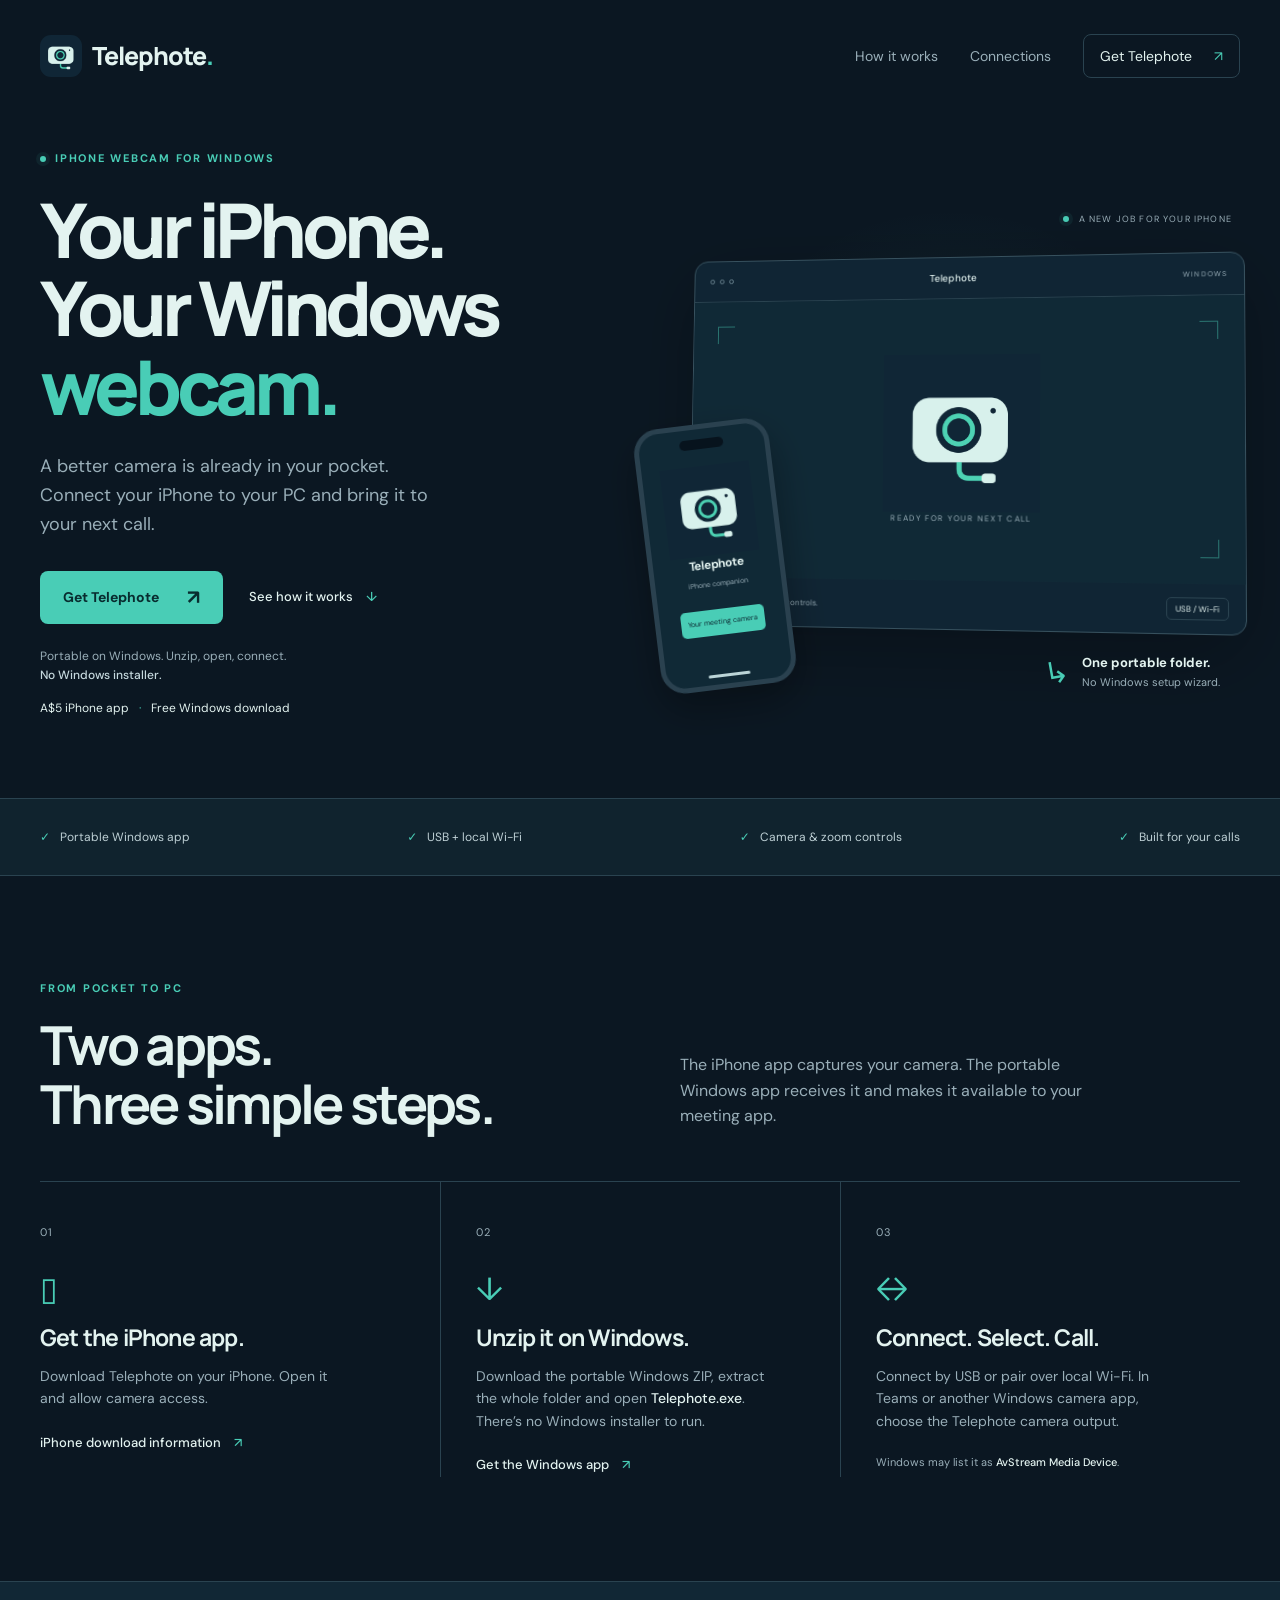
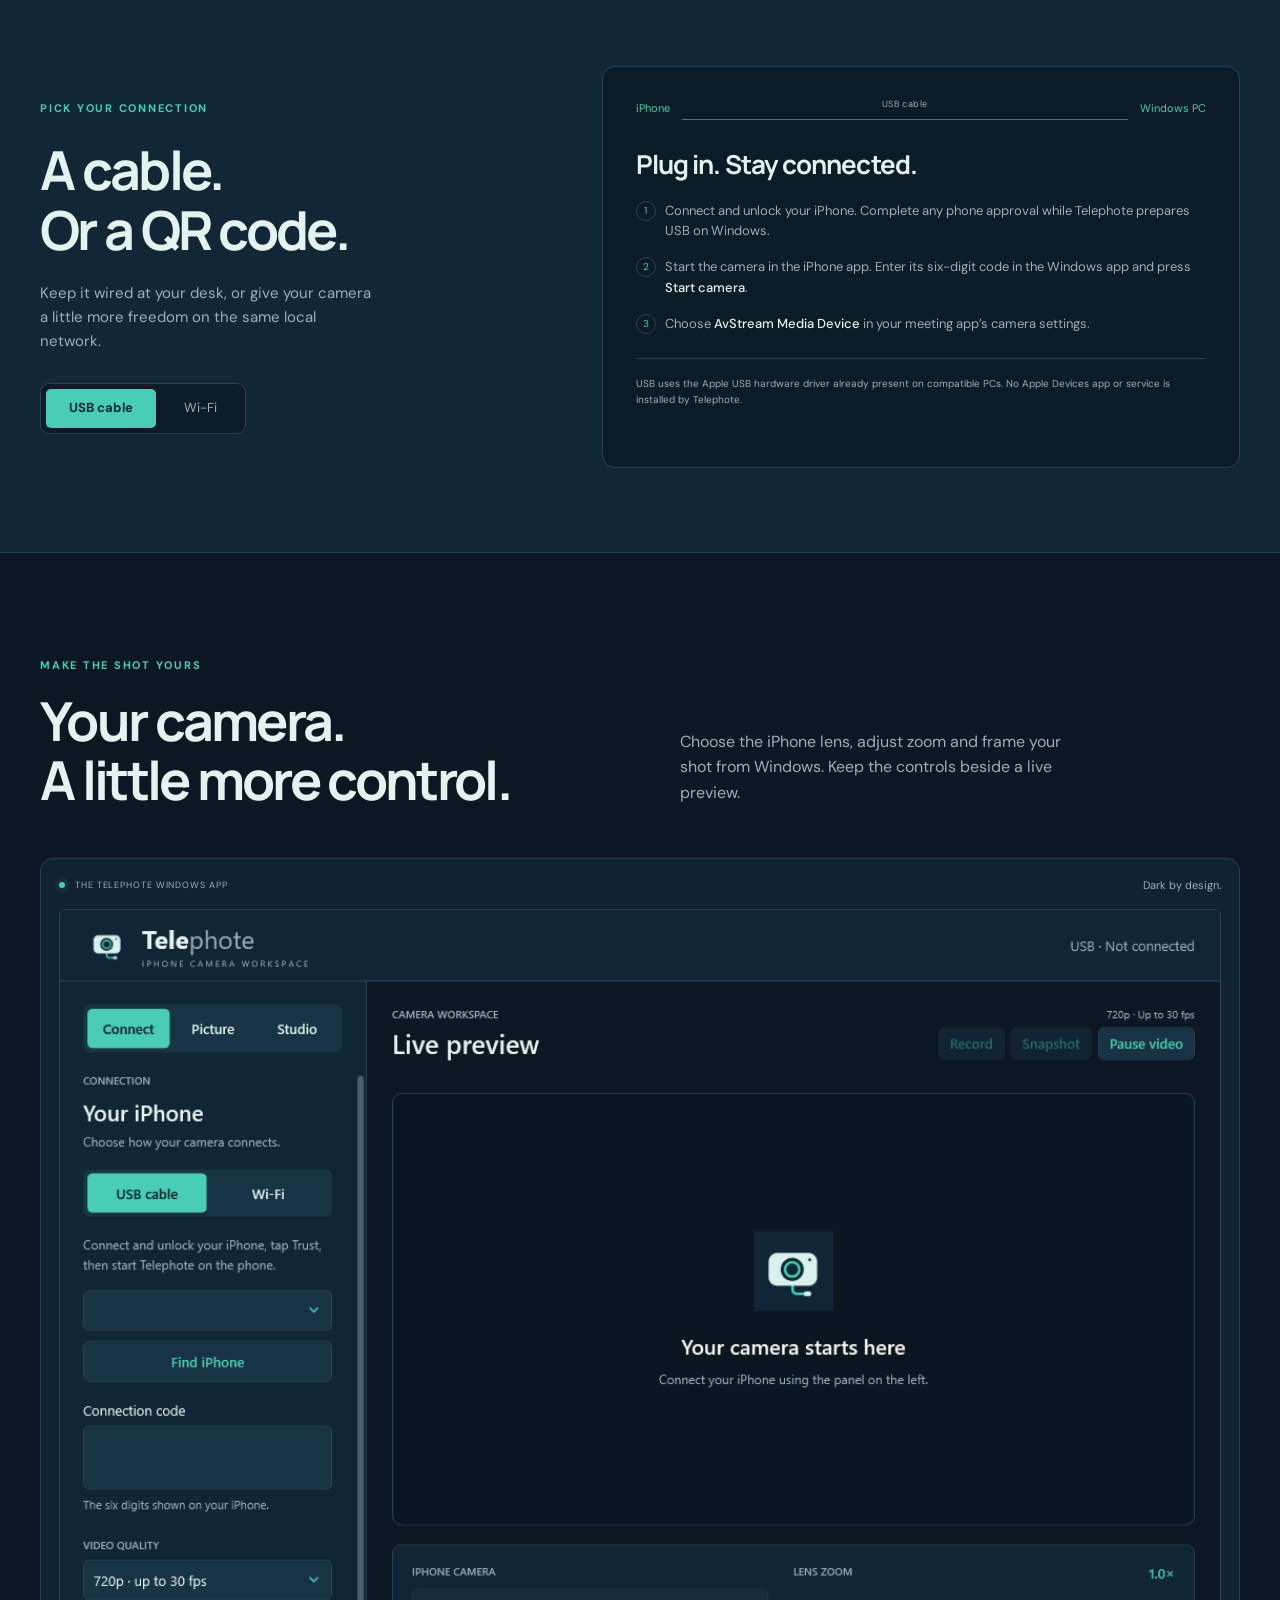
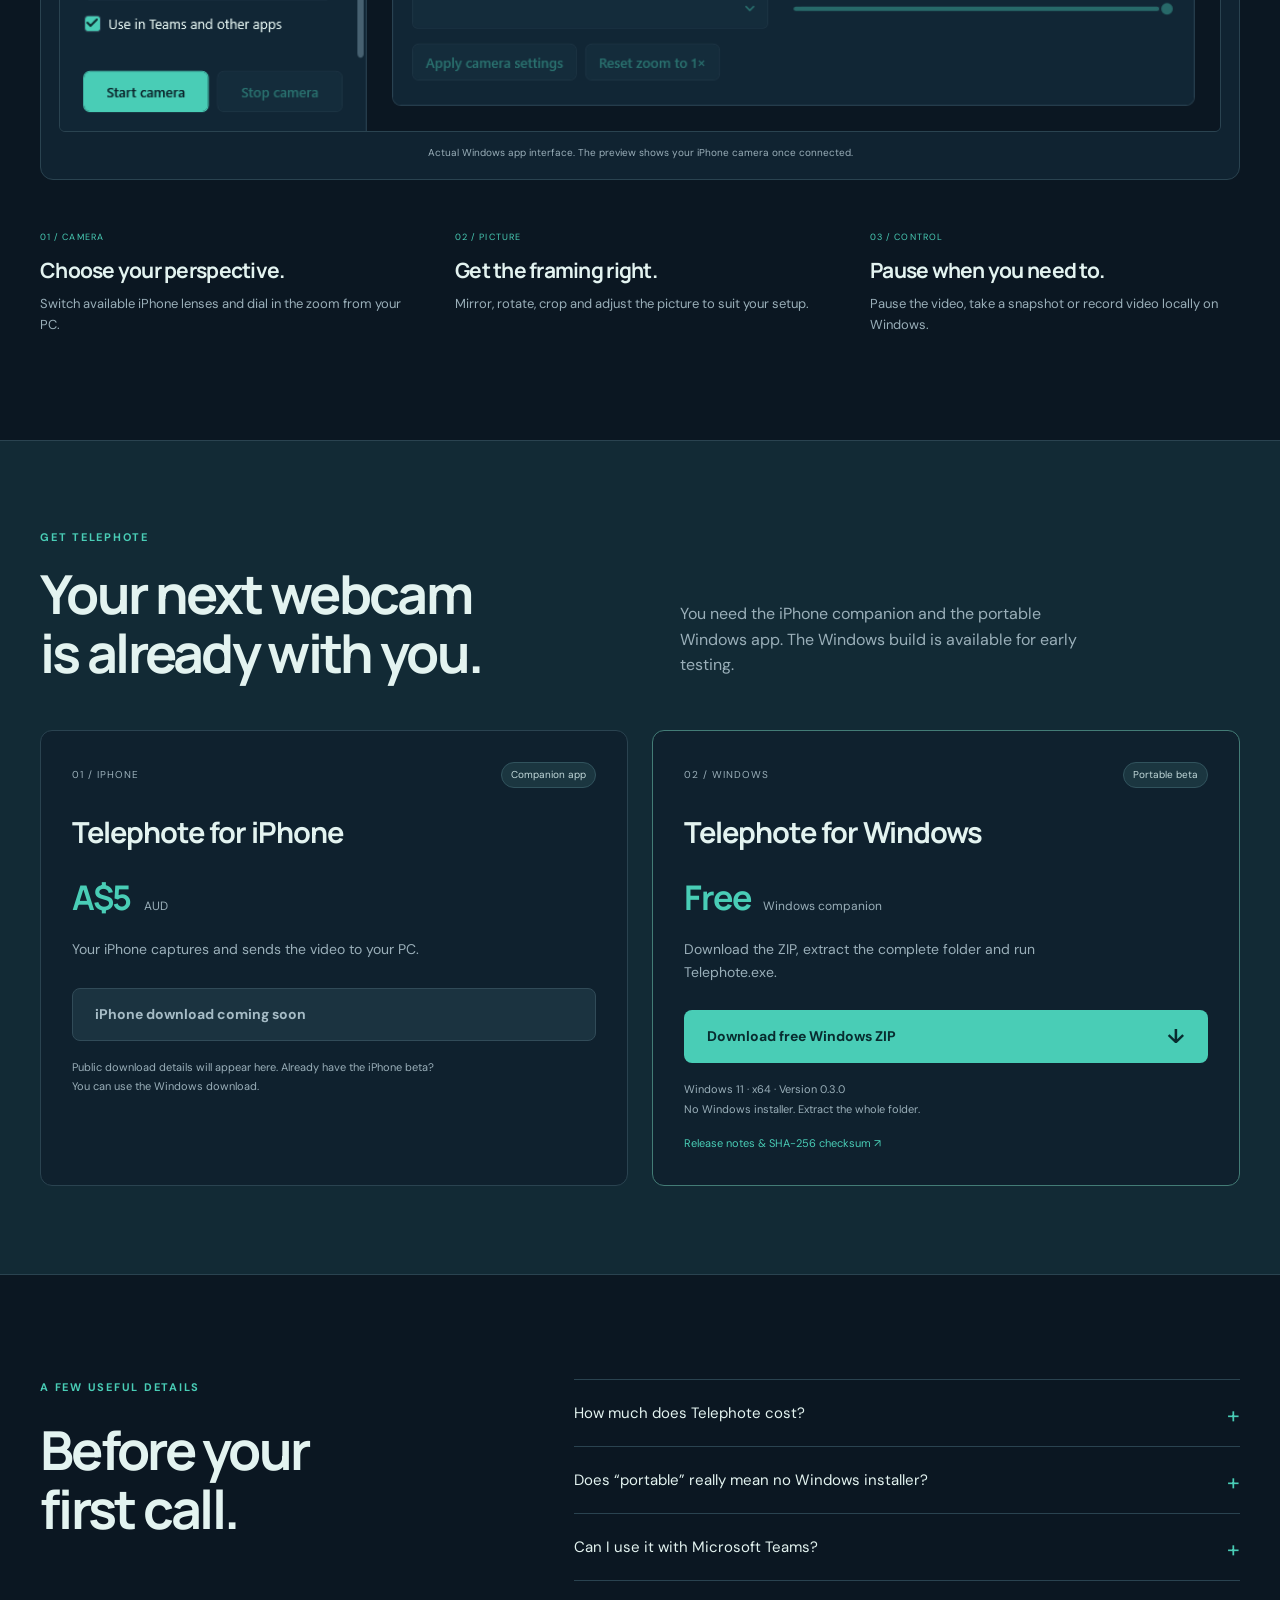
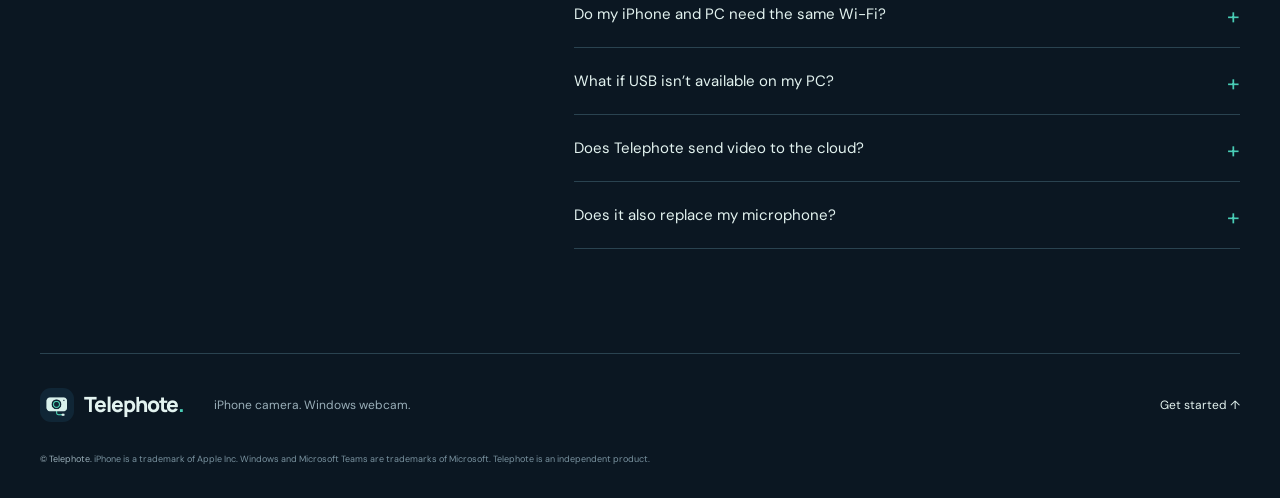
==== index.html @ fb1758c2 "Publish Telephote website with setup guide, pricing and SEO" ====
<!doctype html>
<html lang="en-AU">
<head>
  <meta charset="utf-8">
  <meta name="viewport" content="width=device-width,initial-scale=1">
  <meta name="theme-color" content="#0b1722">
  <title>iPhone Webcam for Windows — USB &amp; Wi-Fi | Telephote</title>
  <meta name="description" content="Use your iPhone as a webcam for Windows and Teams over USB or Wi-Fi. Telephote for iPhone costs A$5; the portable Windows app is free. No Windows installer.">
  <link rel="canonical" href="https://adminpointsjunkie.github.io/telephote-website/">
  <meta name="robots" content="index,follow,max-image-preview:large">
  <meta property="og:title" content="Telephote — Your iPhone. Your Windows webcam.">
  <meta property="og:description" content="Your iPhone as a Windows webcam over USB or Wi-Fi. A$5 iPhone app. Free portable Windows download. No Windows installer.">
  <meta property="og:url" content="https://adminpointsjunkie.github.io/telephote-website/">
  <meta property="og:site_name" content="Telephote">
  <meta property="og:locale" content="en_AU">
  <meta property="og:type" content="website">
  <meta property="og:image" content="https://adminpointsjunkie.github.io/telephote-website/assets/telephote.png">
  <meta property="og:image:width" content="1024">
  <meta property="og:image:height" content="1024">
  <meta property="og:image:alt" content="Telephote camera and cable logo">
  <meta name="twitter:card" content="summary">
  <meta name="twitter:title" content="Telephote — iPhone Webcam for Windows">
  <meta name="twitter:description" content="A$5 iPhone app. Free portable Windows download. Connect by USB or local Wi-Fi.">
  <meta name="twitter:image" content="https://adminpointsjunkie.github.io/telephote-website/assets/telephote.png">
  <script type="application/ld+json">
  {
    "@context": "https://schema.org",
    "@graph": [
      {
        "@type": "WebSite",
        "@id": "https://adminpointsjunkie.github.io/telephote-website/#website",
        "name": "Telephote",
        "url": "https://adminpointsjunkie.github.io/telephote-website/",
        "inLanguage": "en-AU"
      },
      {
        "@type": "MobileApplication",
        "name": "Telephote for iPhone",
        "operatingSystem": "iOS",
        "applicationCategory": "MultimediaApplication",
        "url": "https://adminpointsjunkie.github.io/telephote-website/#downloads",
        "image": "https://adminpointsjunkie.github.io/telephote-website/assets/telephote.png",
        "description": "Use your iPhone as a webcam for Windows over USB or local Wi-Fi. The iPhone app costs A$5. Public iPhone download coming soon; the portable Windows companion is free.",
        "offers": { "@type": "Offer", "price": "5.00", "priceCurrency": "AUD" }
      },
      {
        "@type": "SoftwareApplication",
        "name": "Telephote for Windows",
        "operatingSystem": "Windows 11 x64",
        "applicationCategory": "MultimediaApplication",
        "softwareVersion": "0.3.0",
        "url": "https://adminpointsjunkie.github.io/telephote-website/#downloads",
        "downloadUrl": "https://github.com/AdminPointsJunkie/telephote-website/releases/download/v0.3.0/Telephote-0.3.0-portable-x64.zip",
        "screenshot": "https://adminpointsjunkie.github.io/telephote-website/assets/windows-app.png",
        "description": "Free portable Windows receiver for the A$5 Telephote iPhone app. Extract the complete ZIP and run Telephote.exe. No Windows installer.",
        "offers": { "@type": "Offer", "price": "0", "priceCurrency": "AUD" }
      }
    ]
  }
  </script>
  <link rel="icon" href="favicon.ico" sizes="any">
  <link rel="apple-touch-icon" href="assets/telephote.png">
  <link rel="stylesheet" href="styles.css">
  <script src="site.js" defer></script>
</head>
<body>
  <a class="skip" href="#main">Skip to content</a>
  <header class="site-header wrap">
    <a class="brand" href="./" aria-label="Telephote home"><img src="assets/telephote.png" width="42" height="42" alt=""><span>Telephote<span class="brand-dot">.</span></span></a>
    <nav aria-label="Main navigation"><a href="#how-it-works">How it works</a><a href="#connections">Connections</a><a class="nav-download" href="#downloads">Get Telephote <span aria-hidden="true">↗</span></a></nav>
  </header>
  <main id="main">
    <section class="hero wrap" aria-labelledby="hero-title">
      <div class="hero-copy">
        <p class="eyebrow"><span class="signal"></span> IPHONE WEBCAM FOR WINDOWS</p>
        <h1 id="hero-title">Your iPhone.<br>Your Windows<br><span>webcam.</span></h1>
        <p class="hero-intro">A better camera is already in your pocket. Connect your iPhone to your PC and bring it to your next call.</p>
        <div class="hero-actions"><a class="button primary" href="#downloads">Get Telephote <span aria-hidden="true">↗</span></a><a class="text-link" href="#how-it-works">See how it works <span aria-hidden="true">↓</span></a></div>
        <p class="hero-note">Portable on Windows. Unzip, open, connect.<br><strong>No Windows installer.</strong></p>
        <p class="hero-price">A$5 iPhone app <span aria-hidden="true">·</span> Free Windows download</p>
      </div>
      <div class="hero-visual" aria-label="Illustration of an iPhone connected to a Windows webcam app">
        <div class="visual-label"><span class="signal"></span> A NEW JOB FOR YOUR IPHONE</div>
        <div class="device-window">
          <div class="device-title"><span><i></i><i></i><i></i></span><b>Telephote</b><span class="tiny">WINDOWS</span></div>
          <div class="device-camera"><div class="frame-corner tl"></div><div class="frame-corner tr"></div><div class="frame-corner bl"></div><div class="frame-corner br"></div><img src="assets/telephote.png" width="184" height="184" alt="Telephote camera and cable logo"><span class="camera-label">READY FOR YOUR NEXT CALL</span></div>
          <div class="device-controls"><span><span class="signal"></span> Your camera. Your controls.</span><span class="control-pill">USB / Wi-Fi</span></div>
        </div>
        <div class="phone"><div class="phone-notch"></div><img src="assets/telephote.png" width="90" height="90" alt=""><b>Telephote</b><span>iPhone companion</span><div class="phone-button">Your meeting camera</div><div class="phone-home"></div></div>
        <div class="portable-note"><span class="note-icon" aria-hidden="true">↳</span><div><strong>One portable folder.</strong><span>No Windows setup wizard.</span></div></div>
      </div>
    </section>
    <div class="benefit-strip"><div class="wrap"><span>Portable Windows app</span><span>USB + local Wi-Fi</span><span>Camera &amp; zoom controls</span><span>Built for your calls</span></div></div>

    <section class="section wrap" id="how-it-works" aria-labelledby="steps-title">
      <div class="section-heading"><div><p class="eyebrow">FROM POCKET TO PC</p><h2 id="steps-title">Two apps.<br>Three simple steps.</h2></div><p>The iPhone app captures your camera. The portable Windows app receives it and makes it available to your meeting app.</p></div>
      <div class="steps">
        <article class="step"><span class="step-number">01</span><div class="step-icon" aria-hidden="true">▯</div><h3>Get the iPhone app.</h3><p>Download Telephote on your iPhone. Open it and allow camera access.</p><a class="text-link" href="#downloads">iPhone download information <span aria-hidden="true">↗</span></a></article>
        <article class="step"><span class="step-number">02</span><div class="step-icon" aria-hidden="true">↓</div><h3>Unzip it on Windows.</h3><p>Download the portable Windows ZIP, extract the whole folder and open <strong>Telephote.exe</strong>. There’s no Windows installer to run.</p><a class="text-link" href="#downloads">Get the Windows app <span aria-hidden="true">↗</span></a></article>
        <article class="step"><span class="step-number">03</span><div class="step-icon" aria-hidden="true">↔</div><h3>Connect. Select. Call.</h3><p>Connect by USB or pair over local Wi-Fi. In Teams or another Windows camera app, choose the Telephote camera output.</p><span class="step-tip">Windows may list it as <strong>AvStream Media Device</strong>.</span></article>
      </div>
    </section>

    <section class="connection-section" id="connections" aria-labelledby="connection-title"><div class="wrap connection-layout">
      <div><p class="eyebrow">PICK YOUR CONNECTION</p><h2 id="connection-title">A cable.<br>Or a QR code.</h2><p class="section-description">Keep it wired at your desk, or give your camera a little more freedom on the same local network.</p>
        <div class="connection-tabs" role="tablist" aria-label="Connection setup"><button type="button" id="usb-tab" role="tab" aria-selected="true" aria-controls="usb-panel" data-tab="usb">USB cable</button><button type="button" id="wifi-tab" role="tab" aria-selected="false" aria-controls="wifi-panel" tabindex="-1" data-tab="wifi">Wi-Fi</button></div>
      </div>
      <div class="connection-guide">
        <div id="usb-panel" role="tabpanel" aria-labelledby="usb-tab"><div class="connection-route"><span>iPhone</span><span class="route-line">USB cable</span><span>Windows PC</span></div><h3>Plug in. Stay connected.</h3><ol><li>Connect and unlock your iPhone. Complete any phone approval while Telephote prepares USB on Windows.</li><li>Start the camera in the iPhone app. Enter its six-digit code in the Windows app and press <strong>Start camera</strong>.</li><li>Choose <strong>AvStream Media Device</strong> in your meeting app’s camera settings.</li></ol><p class="connection-note">USB uses the Apple USB hardware driver already present on compatible PCs. No Apple Devices app or service is installed by Telephote.</p></div>
        <div id="wifi-panel" role="tabpanel" aria-labelledby="wifi-tab" hidden><div class="connection-route"><span>iPhone</span><span class="route-line">Same local network</span><span>Windows PC</span></div><h3>Scan once. Skip the typing.</h3><ol><li>Connect the iPhone and PC to the same local network. The PC can use Wi-Fi or Ethernet.</li><li>Choose <strong>Wi-Fi → Show QR code</strong> on Windows, then scan it inside the Telephote iPhone app.</li><li>Keep both apps open, then select the camera output in your meeting app.</li></ol><p class="connection-note">No links to copy. Wi-Fi pairing uses an encrypted local connection. Guest networks that isolate devices may prevent pairing.</p></div>
      </div>
    </div></section>

    <section class="section wrap studio-section" aria-labelledby="studio-title">
      <div class="section-heading"><div><p class="eyebrow">MAKE THE SHOT YOURS</p><h2 id="studio-title">Your camera.<br>A little more control.</h2></div><p>Choose the iPhone lens, adjust zoom and frame your shot from Windows. Keep the controls beside a live preview.</p></div>
      <figure class="app-preview"><div class="preview-label"><span class="signal"></span> THE TELEPHOTE WINDOWS APP <span>Dark by design.</span></div><img src="assets/windows-app.png" width="1104" height="781" loading="lazy" alt="Telephote’s dark Windows interface with USB and Wi-Fi connection controls, a camera preview, lens selection and zoom controls"><figcaption>Actual Windows app interface. The preview shows your iPhone camera once connected.</figcaption></figure>
      <div class="control-features"><article><span>01 / CAMERA</span><h3>Choose your perspective.</h3><p>Switch available iPhone lenses and dial in the zoom from your PC.</p></article><article><span>02 / PICTURE</span><h3>Get the framing right.</h3><p>Mirror, rotate, crop and adjust the picture to suit your setup.</p></article><article><span>03 / CONTROL</span><h3>Pause when you need to.</h3><p>Pause the video, take a snapshot or record video locally on Windows.</p></article></div>
    </section>

    <section class="downloads-section" id="downloads" aria-labelledby="download-title"><div class="wrap">
      <div class="section-heading"><div><p class="eyebrow">GET TELEPHOTE</p><h2 id="download-title">Your next webcam<br>is already with you.</h2></div><p>You need the iPhone companion and the portable Windows app. The Windows build is available for early testing.</p></div>
      <div class="download-cards">
        <article class="download-card"><div class="download-platform"><span>01 / IPHONE</span><span class="badge">Companion app</span></div><h3>Telephote for iPhone</h3><div class="app-price">A$5 <span>AUD</span></div><p>Your iPhone captures and sends the video to your PC.</p><button class="button unavailable" type="button" disabled>iPhone download coming soon</button><p class="download-meta">Public download details will appear here. Already have the iPhone beta? You can use the Windows download.</p></article>
        <article class="download-card windows-download"><div class="download-platform"><span>02 / WINDOWS</span><span class="badge">Portable beta</span></div><h3>Telephote for Windows</h3><div class="app-price">Free <span>Windows companion</span></div><p>Download the ZIP, extract the complete folder and run Telephote.exe.</p><a class="button primary" href="https://github.com/AdminPointsJunkie/telephote-website/releases/download/v0.3.0/Telephote-0.3.0-portable-x64.zip">Download free Windows ZIP <span aria-hidden="true">↓</span></a><p class="download-meta">Windows 11 · x64 · Version 0.3.0<br>No Windows installer. Extract the whole folder.</p><a class="small-link" href="https://github.com/AdminPointsJunkie/telephote-website/releases/tag/v0.3.0">Release notes &amp; SHA-256 checksum ↗</a></article>
      </div>
    </div></section>

    <section class="section wrap faq-section" aria-labelledby="faq-title"><div><p class="eyebrow">A FEW USEFUL DETAILS</p><h2 id="faq-title">Before your<br>first call.</h2></div><div class="faq-list">
      <details><summary>How much does Telephote cost?</summary><p>The Telephote iPhone app costs A$5 (Australian dollars). The portable Windows companion is free to download. Both apps are needed to use your iPhone as a Windows webcam. The public iPhone download is coming soon.</p></details>
      <details><summary>Does “portable” really mean no Windows installer?</summary><p>Yes. Extract the complete ZIP and run Telephote.exe from its folder. The Windows runtime is included. The iPhone companion is a separate app that needs to be installed on your phone.</p></details>
      <details><summary>Can I use it with Microsoft Teams?</summary><p>Yes, Telephote makes its output available through Windows’ existing camera facilities. Enable “Use in Teams and other apps”, keep Telephote open and choose AvStream Media Device in Teams’ camera settings. Camera availability on a managed work PC still follows your organisation’s policies.</p></details>
      <details><summary>Do my iPhone and PC need the same Wi-Fi?</summary><p>Only for Wi-Fi pairing. Both devices must be on the same local network; your PC can also be connected by Ethernet. A direct USB connection does not depend on the phone and PC sharing Wi-Fi.</p></details>
      <details><summary>What if USB isn’t available on my PC?</summary><p>USB needs a compatible Apple USB hardware driver already on the PC. Telephote doesn’t install one. You can use local Wi-Fi pairing instead when both devices can reach each other on the same network.</p></details>
      <details><summary>Does Telephote send video to the cloud?</summary><p>Telephote sends camera video directly to your PC over USB or an encrypted local Wi-Fi connection. Your meeting app handles the online call. Local recordings are saved where you choose on Windows.</p></details>
      <details><summary>Does it also replace my microphone?</summary><p>Telephote carries video. Keep using your headset, laptop microphone or another microphone selected in your meeting app.</p></details>
    </div></section>
  </main>
  <footer class="wrap footer"><a class="brand" href="./"><img src="assets/telephote.png" width="34" height="34" alt=""><span>Telephote<span class="brand-dot">.</span></span></a><p>iPhone camera. Windows webcam.</p><a href="#downloads">Get started <span aria-hidden="true">↑</span></a><small>iPhone is a trademark of Apple Inc. Windows and Microsoft Teams are trademarks of Microsoft. Telephote is an independent product.</small></footer>
</body>
</html>
---- styles.css ----
@import url('https://fonts.googleapis.com/css2?family=DM+Sans:wght@400;500;600;700&family=Manrope:wght@400;500;600;700;800&display=swap');
:root{color-scheme:dark;--bg:#0b1722;--panel:#112735;--panel2:#172f3d;--line:#2a4350;--mint:#49cdb6;--ink:#e3f3f0;--muted:#9aafb9;--font:'DM Sans',system-ui,sans-serif;--display:'Manrope',var(--font)}
*{box-sizing:border-box}html{scroll-behavior:smooth;scroll-padding-top:30px}body{margin:0;background:var(--bg);color:var(--ink);font-family:var(--font);font-size:16px;line-height:1.6}a{color:inherit;text-decoration:none}button{font:inherit}button,a{-webkit-tap-highlight-color:transparent}a:focus-visible,button:focus-visible,summary:focus-visible{outline:3px solid var(--mint);outline-offset:5px}img{max-width:100%;height:auto;display:block}h1,h2,h3,p{margin:0}h1,h2,h3{font-family:var(--display);line-height:1.1;letter-spacing:-.05em}h2{font-size:clamp(34px,4.2vw,57px);font-weight:700}h3{font-size:24px;letter-spacing:-.035em}.wrap{width:min(1200px,calc(100% - 80px));margin:auto}.skip{position:absolute;top:-80px;left:16px;z-index:9;padding:12px;background:var(--mint);color:var(--bg)}.skip:focus{top:12px}.site-header{height:112px;display:flex;align-items:center;justify-content:space-between;gap:30px}.brand{display:flex;align-items:center;gap:10px;font-family:var(--display);font-size:25px;font-weight:800;letter-spacing:-1px}.brand img{border-radius:11px}.brand-dot{color:var(--mint)}nav{display:flex;align-items:center;gap:32px;font-size:14px}nav a:not(.nav-download){color:var(--muted)}nav a:hover{color:var(--ink)}.nav-download{border:1px solid var(--line);border-radius:8px;padding:10px 16px}.nav-download span{margin-left:18px;color:var(--mint)}.hero{display:grid;grid-template-columns:1fr 1fr;gap:38px;align-items:center;min-height:680px;padding-top:38px;padding-bottom:80px}.eyebrow{font-size:11px;font-weight:700;letter-spacing:.16em;color:var(--mint);display:flex;align-items:center;gap:9px;margin-bottom:23px}.signal{display:inline-block;width:6px;height:6px;border-radius:50%;background:var(--mint);box-shadow:0 0 0 4px #49cdb612;flex:none}h1{font-size:clamp(53px,5.9vw,82px);font-weight:800;line-height:1.04;letter-spacing:-.066em}h1>span{color:var(--mint)}.hero-intro{font-size:18px;color:var(--muted);max-width:410px;margin-top:26px}.hero-actions{display:flex;align-items:center;gap:26px;margin-top:32px}.button{display:inline-flex;align-items:center;justify-content:space-between;gap:28px;min-height:53px;padding:13px 22px;border:1px solid transparent;border-radius:8px;font-weight:700;font-size:14px;cursor:pointer;transition:transform .2s,background .2s}.button:hover{transform:translateY(-2px)}.primary{background:var(--mint);color:#082c2f}.primary:hover{background:#76dfcc}.button>span{font-size:20px;line-height:1}.text-link{font-size:13px;font-weight:500}.text-link span{margin-left:10px;color:var(--mint)}.text-link:hover{text-decoration:underline;text-underline-offset:5px}.hero-note{font-size:12px;color:var(--muted);margin-top:23px}.hero-note strong{font-weight:500;color:#c6d9de}.hero-visual{position:relative;padding:55px 0 70px 23px;margin-top:30px}.hero-visual:before{content:'';position:absolute;width:80%;height:80%;top:0;left:10%;border-radius:50%;background:radial-gradient(ellipse,#49cdb614,transparent 68%);z-index:-1}.visual-label{position:absolute;top:12px;right:8px;display:flex;align-items:center;gap:10px;font-size:9px;letter-spacing:.13em;color:var(--muted)}.device-window{border:1px solid #37515e;background:#102534;border-radius:14px;overflow:hidden;box-shadow:0 22px 75px #0004;transform:perspective(1200px) rotateY(-7deg) rotateX(3deg)}.device-title{display:flex;align-items:center;justify-content:space-between;height:42px;padding:0 16px;border-bottom:1px solid var(--line);font-size:10px}.device-title>span:first-child{display:flex;gap:5px}.device-title i{height:5px;width:5px;border:1px solid #6a8490;border-radius:50%}.device-title b{font-weight:500;letter-spacing:.02em}.tiny{font-size:7px;letter-spacing:.16em;color:var(--muted)}.device-camera{height:282px;position:relative;display:flex;align-items:center;justify-content:center;flex-direction:column;background:#102936}.device-camera img{width:158px;height:158px}.camera-label{font-size:8px;letter-spacing:.17em;color:var(--muted)}.frame-corner{position:absolute;width:18px;height:18px;border-color:#49cdb677;border-style:solid}.tl{top:25px;left:25px;border-width:1px 0 0 1px}.tr{top:25px;right:25px;border-width:1px 1px 0 0}.bl{bottom:25px;left:25px;border-width:0 0 1px 1px}.br{bottom:25px;right:25px;border-width:0 1px 1px 0}.device-controls{height:48px;display:flex;align-items:center;justify-content:space-between;padding:0 16px;font-size:8px;color:var(--muted)}.device-controls>span:first-child{display:flex;align-items:center;gap:8px}.control-pill{border:1px solid var(--line);padding:4px 8px;border-radius:5px;color:var(--ink)}.phone{position:absolute;width:136px;height:266px;left:-12px;bottom:10px;background:#102936;border:5px solid #2a414f;border-radius:25px;box-shadow:0 17px 40px #0005;display:flex;align-items:center;flex-direction:column;transform:rotate(-7deg);padding-top:37px}.phone-notch{position:absolute;top:10px;background:#07131d;border-radius:10px;width:44px;height:10px}.phone img{width:90px;height:90px}.phone b{font-size:12px;letter-spacing:-.02em}.phone>span{font-size:7px;color:var(--muted);margin-top:4px}.phone-button{padding:7px;background:var(--mint);color:#0b2730;font-size:7px;border-radius:5px;margin-top:20px}.phone-home{position:absolute;bottom:7px;width:42px;height:3px;background:#bbd4d7;border-radius:3px}.portable-note{position:absolute;right:20px;bottom:2px;display:flex;gap:13px;align-items:center;font-size:13px}.portable-note strong,.portable-note div>span{display:block}.portable-note div>span{font-size:11px;color:var(--muted)}.note-icon{font-size:30px;color:var(--mint);transform:rotate(-10deg)}.benefit-strip{border-top:1px solid var(--line);border-bottom:1px solid var(--line);background:#10232e}.benefit-strip .wrap{min-height:76px;display:flex;align-items:center;justify-content:space-between;gap:25px}.benefit-strip span{font-size:12px;color:#bed0d5}.benefit-strip span:before{content:'✓';color:var(--mint);margin-right:10px}.section{padding-top:104px;padding-bottom:104px}.section-heading{display:grid;grid-template-columns:1fr 1fr;gap:80px;align-items:end;margin-bottom:48px}.section-heading>p{max-width:410px;color:var(--muted);font-size:16px;padding-bottom:4px}.section-heading .eyebrow{margin-bottom:17px}.steps{display:grid;grid-template-columns:repeat(3,1fr);gap:0;border-top:1px solid var(--line)}.step{position:relative;padding:36px 38px 0 0}.step+.step{padding-left:35px;border-left:1px solid var(--line)}.step:last-child{padding-right:0}.step-number{font-size:11px;letter-spacing:.1em;color:var(--muted)}.step-icon{font-size:32px;color:var(--mint);line-height:1;margin-top:29px;margin-bottom:20px}.step h3{font-size:23px;margin-bottom:15px}.step p{font-size:14px;color:var(--muted);max-width:310px}.step strong{font-weight:500;color:var(--ink)}.step .text-link{display:inline-block;margin-top:23px}.step-tip{display:block;font-size:11px;color:var(--muted);margin-top:22px;line-height:1.6}.step-tip strong{font-weight:500}.connection-section{background:var(--panel);border-top:1px solid var(--line);border-bottom:1px solid var(--line);padding:84px 0}.connection-layout{display:grid;grid-template-columns:.85fr 1.15fr;gap:90px;align-items:center}.section-description{font-size:15px;color:var(--muted);max-width:340px;margin-top:22px}.connection-tabs{display:inline-flex;background:#0c1d29;border:1px solid var(--line);padding:5px;border-radius:9px;gap:5px;margin-top:30px}.connection-tabs button{padding:9px 23px;background:transparent;color:var(--muted);border:0;border-radius:5px;font-size:13px;cursor:pointer}.connection-tabs button[aria-selected=true]{background:var(--mint);color:#0a2b30;font-weight:700}.connection-guide{padding:30px 33px;background:#0b1b27;border:1px solid var(--line);border-radius:13px;min-height:402px}.connection-route{display:flex;align-items:center;justify-content:space-between;gap:12px;font-size:11px;color:var(--mint);margin-bottom:30px}.route-line{flex:1;text-align:center;border-bottom:1px solid #49776e;padding-bottom:8px;font-size:9px;letter-spacing:.06em;color:var(--muted)}.connection-guide h3{font-size:26px;margin-bottom:22px}.connection-guide ol{list-style:none;padding:0;margin:0;counter-reset:setup}.connection-guide li{counter-increment:setup;position:relative;padding-left:29px;font-size:13px;color:var(--muted);margin-bottom:15px}.connection-guide li:before{content:counter(setup);color:var(--mint);position:absolute;left:0;top:0;font-size:10px;border:1px solid var(--line);border-radius:50%;width:18px;height:18px;text-align:center;line-height:18px}.connection-guide strong{color:var(--ink);font-weight:500}.connection-note{font-size:10px;color:var(--muted);margin-top:23px;padding-top:17px;border-top:1px solid var(--line)}.app-preview{margin:0;border:1px solid var(--line);border-radius:13px;padding:18px;background:#102331;overflow:hidden}.preview-label{font-size:9px;letter-spacing:.1em;display:flex;align-items:center;gap:10px;margin-bottom:15px;color:var(--muted)}.preview-label>span:last-child{margin-left:auto;letter-spacing:0;font-size:11px}.app-preview>img{width:100%;border:1px solid var(--line);border-radius:6px}.app-preview figcaption{text-align:center;font-size:10px;color:var(--muted);padding-top:13px}.control-features{display:grid;grid-template-columns:repeat(3,1fr);gap:45px;margin-top:42px}.control-features article>span{color:var(--mint);font-size:9px;letter-spacing:.12em}.control-features h3{font-size:21px;margin:12px 0}.control-features p{color:var(--muted);font-size:13px}.downloads-section{padding:88px 0;background:#122a35;border-top:1px solid var(--line);border-bottom:1px solid var(--line)}.download-cards{display:grid;grid-template-columns:1fr 1fr;gap:24px}.download-card{padding:31px;background:#0f212e;border:1px solid var(--line);border-radius:12px}.windows-download{border-color:#437c76}.download-platform{display:flex;align-items:center;justify-content:space-between;gap:14px;color:var(--muted);font-size:10px;letter-spacing:.1em;margin-bottom:29px}.badge{letter-spacing:0;padding:4px 9px;background:#1b3640;border:1px solid #31535d;border-radius:30px;color:#c2d9da;font-size:10px}.download-card h3{font-size:29px}.download-card>p{color:var(--muted);font-size:14px;margin-top:14px;max-width:380px}.download-card .button{margin-top:27px;width:100%}.unavailable{background:#1b3340;border-color:#314b58;color:#a6bcc6;cursor:default}.unavailable:hover{transform:none}.download-card .download-meta{font-size:11px;line-height:1.8;margin-top:17px}.small-link{display:inline-block;font-size:11px;margin-top:15px;color:var(--mint)}.faq-section{display:grid;grid-template-columns:.8fr 1.2fr;gap:90px}.faq-list details{border-bottom:1px solid var(--line);padding:21px 0}.faq-list details:first-child{border-top:1px solid var(--line)}summary{cursor:pointer;list-style:none;font-size:15px;padding-right:30px;position:relative}summary::-webkit-details-marker{display:none}summary:after{content:'+';position:absolute;right:0;top:-4px;color:var(--mint);font-size:23px;font-weight:400}details[open] summary:after{content:'−'}.faq-list p{font-size:13px;color:var(--muted);padding-top:16px;max-width:560px}.footer{border-top:1px solid var(--line);display:flex;align-items:center;gap:30px;flex-wrap:wrap;padding-top:34px;padding-bottom:31px}.footer .brand{font-size:21px}.footer>p{font-size:12px;color:var(--muted)}.footer>a:last-of-type{font-size:12px;margin-left:auto}.footer small{width:100%;font-size:9px;color:#79929f}.footer small:before{content:'© Telephote. ';color:#9aafb9}[hidden]{display:none!important}
@media(min-width:1450px){.hero{min-height:740px}.hero-visual{margin-top:40px}}@media(max-width:1000px){.wrap{width:calc(100% - 48px)}.hero{gap:20px;min-height:590px}.hero-intro{font-size:16px}.hero-actions{gap:16px}.hero-visual{padding-left:25px}.device-camera{height:240px}.device-controls{font-size:7px;padding:0 10px}.phone{width:115px;height:232px;left:0}.phone img{width:75px;height:75px}.portable-note{font-size:11px;right:0}.portable-note div>span{font-size:9px}.section-heading,.connection-layout,.faq-section{gap:45px}.step{padding-right:24px}.step+.step{padding-left:24px}.step h3{font-size:20px}.control-features{gap:25px}.control-features h3{font-size:19px}.download-card{padding:25px}.download-card h3{font-size:25px}}
@media(max-width:720px){.wrap{width:calc(100% - 36px)}.site-header{height:82px;gap:15px}.brand{font-size:22px}.brand img{width:35px;height:35px}nav{gap:15px}nav>a:not(.nav-download){display:none}.nav-download{font-size:12px;padding:8px 12px}.nav-download span{margin-left:10px}.hero{grid-template-columns:1fr;gap:30px;padding-top:28px;padding-bottom:54px}.hero h1{font-size:clamp(53px,10vw,76px)}.hero-intro{font-size:17px;max-width:440px}.hero-visual{max-width:540px;width:100%;margin:0 auto;padding:40px 5px 60px 36px}.visual-label{top:4px;font-size:8px}.device-camera{height:245px}.phone{left:0;bottom:0;width:116px;height:232px}.portable-note{bottom:-5px;right:8px;font-size:12px}.portable-note div>span{font-size:10px}.benefit-strip .wrap{display:grid;grid-template-columns:1fr 1fr;gap:14px;padding:22px 0}.benefit-strip span{font-size:11px}.section{padding-top:67px;padding-bottom:67px}.section-heading{grid-template-columns:1fr;gap:24px;margin-bottom:34px}.section-heading>p{font-size:15px}.eyebrow{font-size:9px}.steps{grid-template-columns:1fr}.step,.step+.step{border-left:0;border-bottom:1px solid var(--line);padding:28px 0 30px 48px}.step-number{position:absolute;left:0;top:31px}.step-icon{display:none}.step h3{font-size:23px}.step p{max-width:100%}.step .text-link{margin-top:15px}.connection-section{padding:62px 0}.connection-layout{grid-template-columns:1fr;gap:32px}.section-description{max-width:100%}.connection-guide{padding:26px 22px;min-height:400px}.connection-tabs{margin-top:24px}.app-preview{padding:10px}.preview-label{font-size:8px}.preview-label>span:last-child{display:none}.app-preview figcaption{font-size:9px}.control-features{grid-template-columns:1fr;gap:26px;margin-top:30px}.control-features article{border-bottom:1px solid var(--line);padding-bottom:24px}.control-features h3{font-size:23px}.control-features p{max-width:400px}.downloads-section{padding:64px 0}.download-cards{grid-template-columns:1fr}.download-card h3{font-size:27px}.faq-section{grid-template-columns:1fr;gap:30px}summary{font-size:14px}.footer{gap:19px;padding-top:27px}.footer>p{display:none}.footer small{font-size:9px}.hero-note{font-size:11px}}
@media(prefers-reduced-motion:reduce){html{scroll-behavior:auto}*{transition:none!important}}
.hero-price{font-size:12px;color:var(--ink);margin-top:14px}.hero-price>span{color:var(--mint);padding:0 7px}.app-price{font-family:var(--display);font-size:34px;font-weight:700;color:var(--mint);letter-spacing:-.04em;margin-top:21px}.app-price>span{font-family:var(--font);font-size:12px;font-weight:400;letter-spacing:0;color:var(--muted);margin-left:7px}
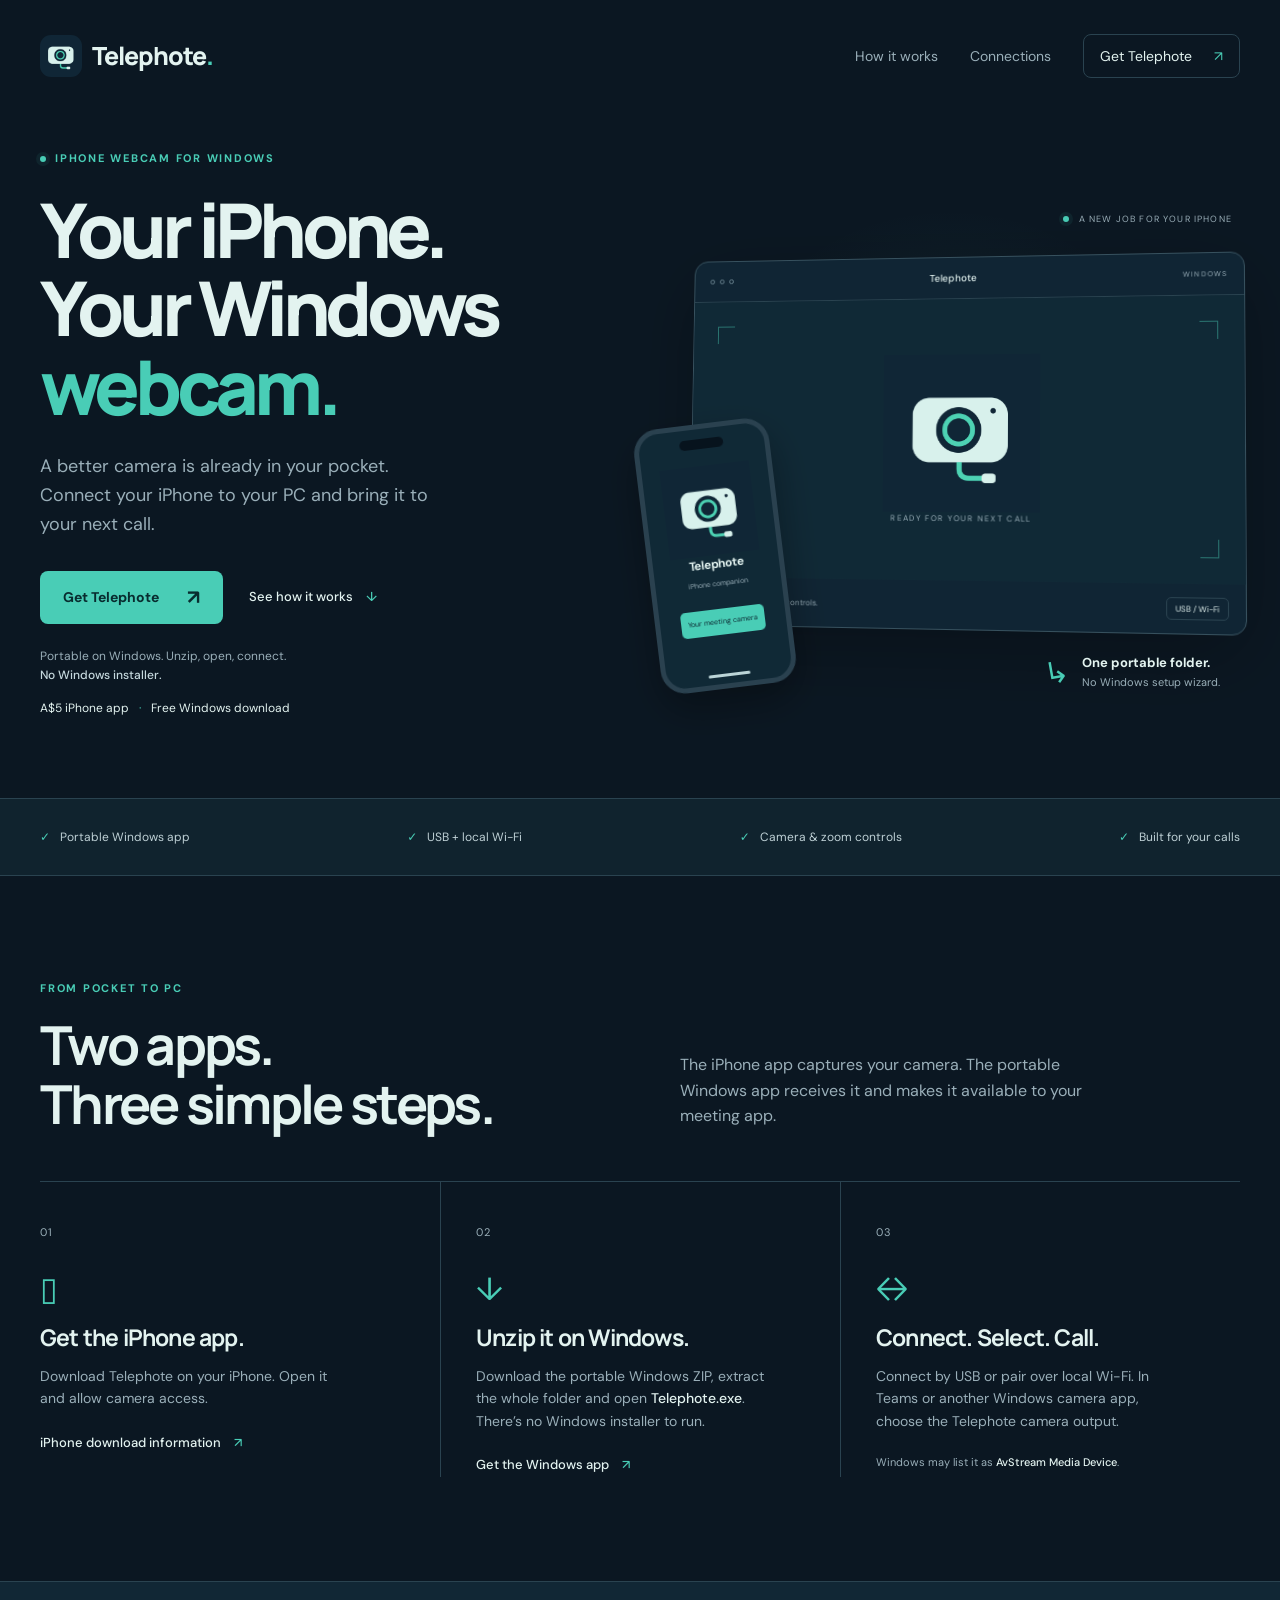
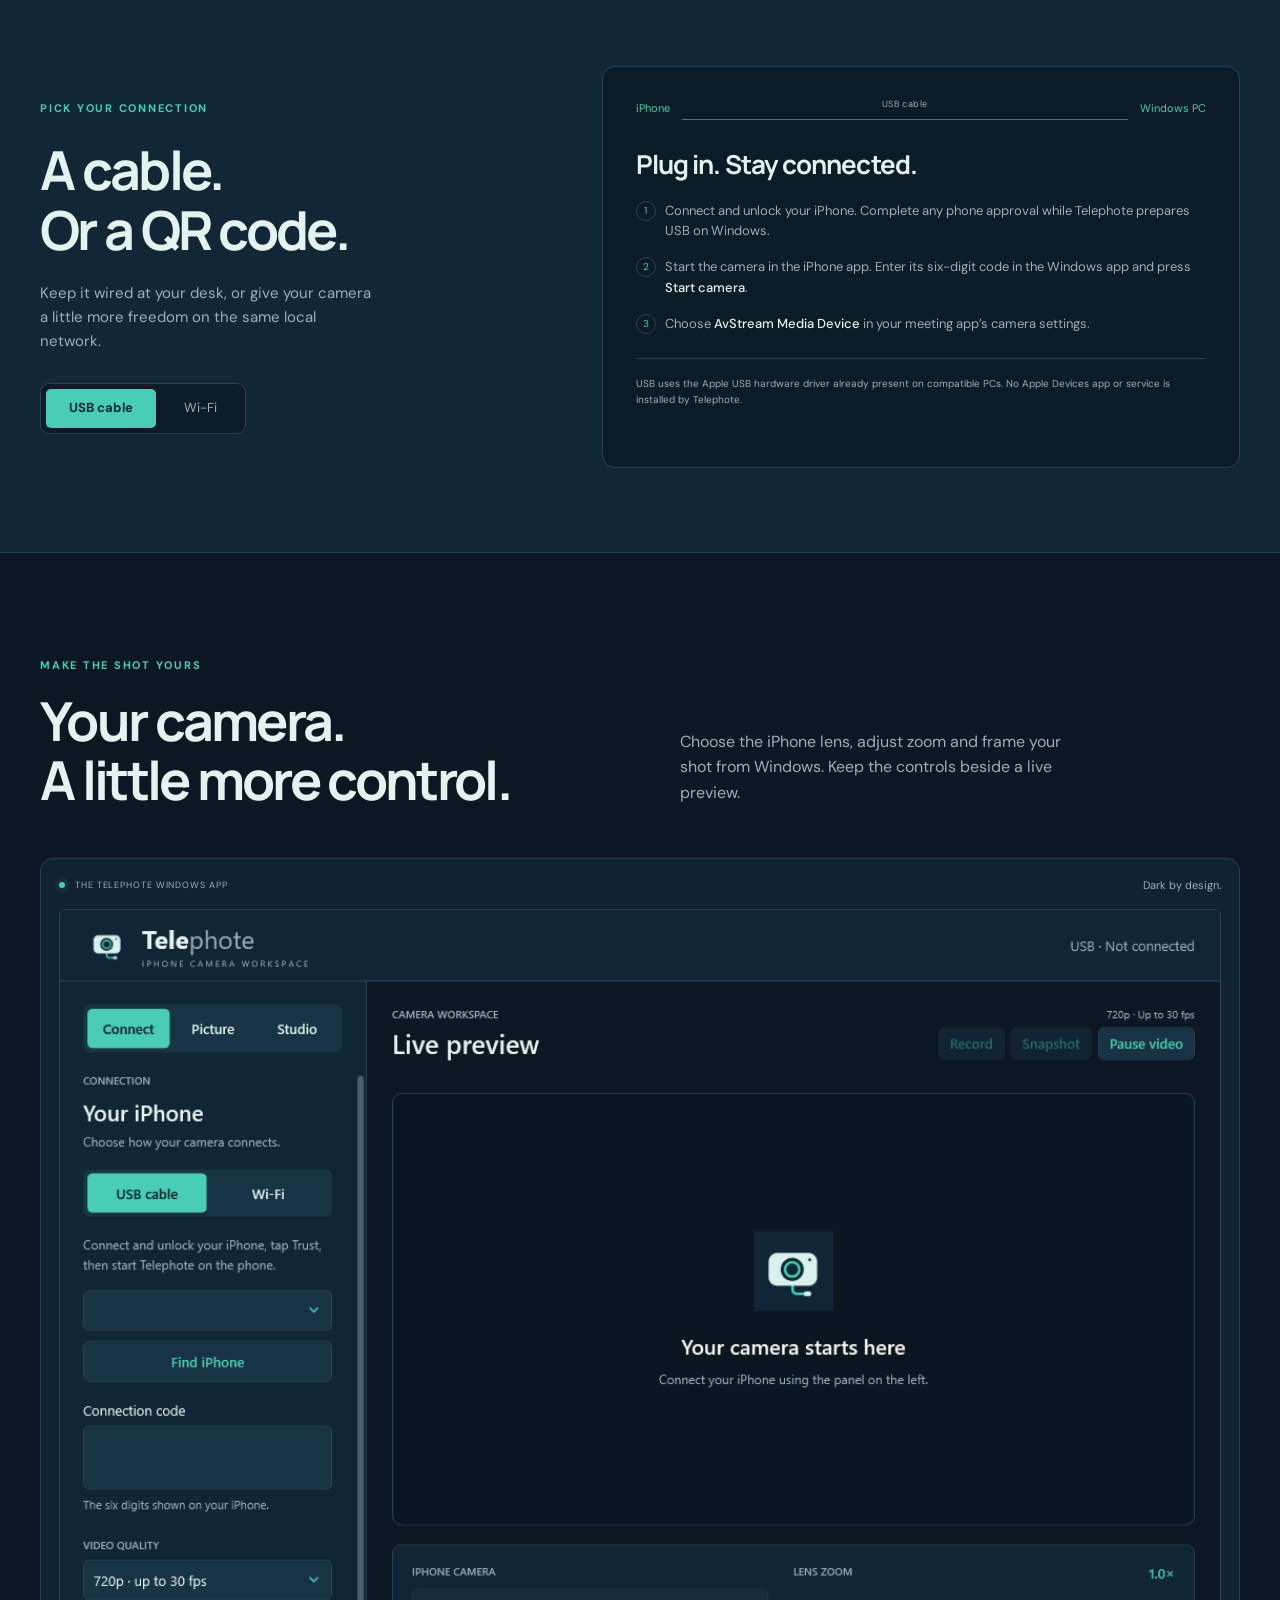
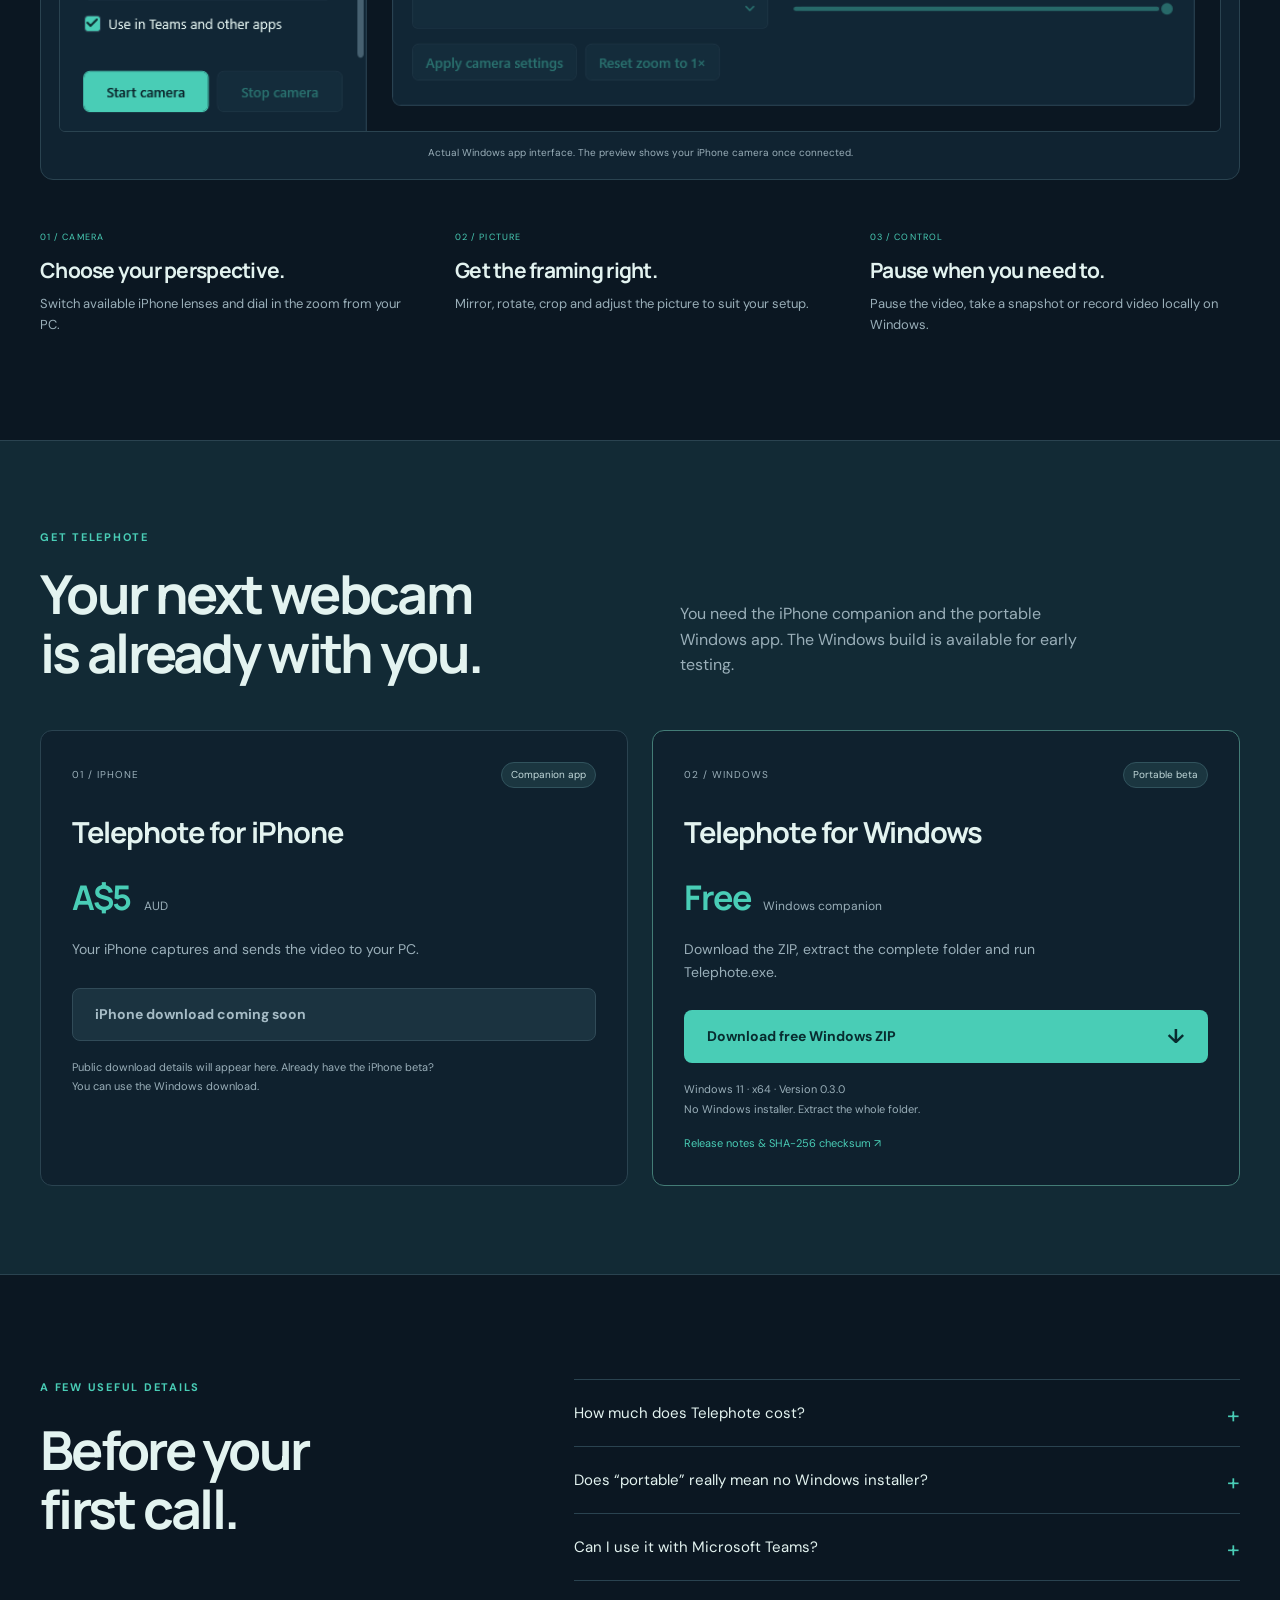
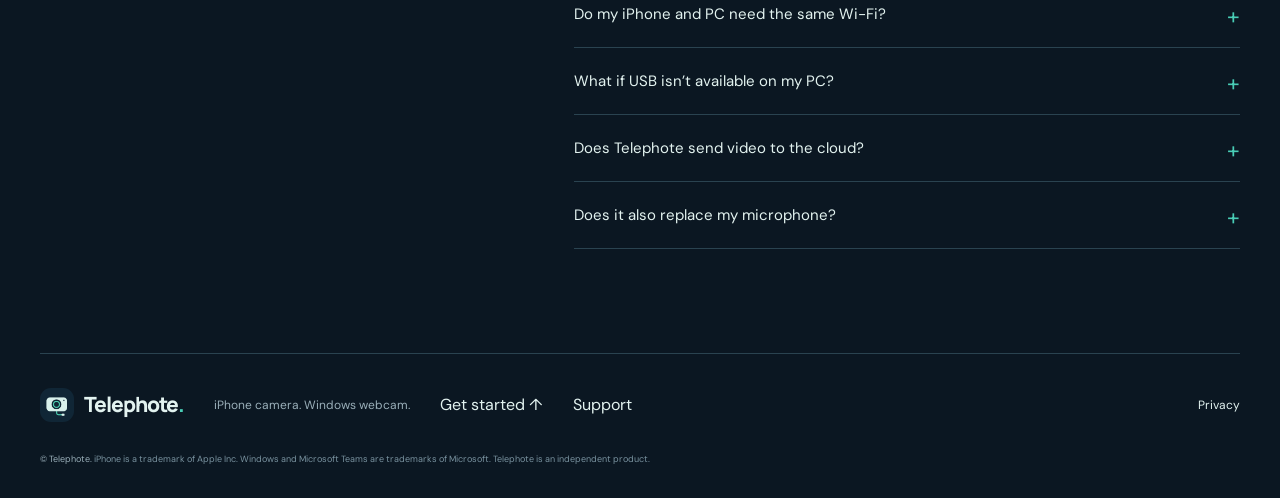
==== commit aaa91834: "Publish iPhone privacy policy and pairing support for the App Store" ====
--- a/index.html
+++ b/index.html
@@ -6,31 +6,31 @@
   <meta name="theme-color" content="#0b1722">
   <title>iPhone Webcam for Windows — USB &amp; Wi-Fi | Telephote</title>
   <meta name="description" content="Use your iPhone as a webcam for Windows and Teams over USB or Wi-Fi. Telephote for iPhone costs A$5; the portable Windows app is free. No Windows installer.">
-  <link rel="canonical" href="https://adminpointsjunkie.github.io/telephote-website/">
+  <link rel="canonical" href="https://telephote.co/">
   <meta name="robots" content="index,follow,max-image-preview:large">
   <meta property="og:title" content="Telephote — Your iPhone. Your Windows webcam.">
   <meta property="og:description" content="Your iPhone as a Windows webcam over USB or Wi-Fi. A$5 iPhone app. Free portable Windows download. No Windows installer.">
-  <meta property="og:url" content="https://adminpointsjunkie.github.io/telephote-website/">
+  <meta property="og:url" content="https://telephote.co/">
   <meta property="og:site_name" content="Telephote">
   <meta property="og:locale" content="en_AU">
   <meta property="og:type" content="website">
-  <meta property="og:image" content="https://adminpointsjunkie.github.io/telephote-website/assets/telephote.png">
+  <meta property="og:image" content="https://telephote.co/assets/telephote.png">
   <meta property="og:image:width" content="1024">
   <meta property="og:image:height" content="1024">
   <meta property="og:image:alt" content="Telephote camera and cable logo">
   <meta name="twitter:card" content="summary">
   <meta name="twitter:title" content="Telephote — iPhone Webcam for Windows">
   <meta name="twitter:description" content="A$5 iPhone app. Free portable Windows download. Connect by USB or local Wi-Fi.">
-  <meta name="twitter:image" content="https://adminpointsjunkie.github.io/telephote-website/assets/telephote.png">
+  <meta name="twitter:image" content="https://telephote.co/assets/telephote.png">
   <script type="application/ld+json">
   {
     "@context": "https://schema.org",
     "@graph": [
       {
         "@type": "WebSite",
-        "@id": "https://adminpointsjunkie.github.io/telephote-website/#website",
+        "@id": "https://telephote.co/#website",
         "name": "Telephote",
-        "url": "https://adminpointsjunkie.github.io/telephote-website/",
+        "url": "https://telephote.co/",
         "inLanguage": "en-AU"
       },
       {
@@ -38,8 +38,8 @@
         "name": "Telephote for iPhone",
         "operatingSystem": "iOS",
         "applicationCategory": "MultimediaApplication",
-        "url": "https://adminpointsjunkie.github.io/telephote-website/#downloads",
-        "image": "https://adminpointsjunkie.github.io/telephote-website/assets/telephote.png",
+        "url": "https://telephote.co/#downloads",
+        "image": "https://telephote.co/assets/telephote.png",
         "description": "Use your iPhone as a webcam for Windows over USB or local Wi-Fi. The iPhone app costs A$5. Public iPhone download coming soon; the portable Windows companion is free.",
         "offers": { "@type": "Offer", "price": "5.00", "priceCurrency": "AUD" }
       },
@@ -49,9 +49,9 @@
         "operatingSystem": "Windows 11 x64",
         "applicationCategory": "MultimediaApplication",
         "softwareVersion": "0.3.0",
-        "url": "https://adminpointsjunkie.github.io/telephote-website/#downloads",
+        "url": "https://telephote.co/#downloads",
         "downloadUrl": "https://github.com/AdminPointsJunkie/telephote-website/releases/download/v0.3.0/Telephote-0.3.0-portable-x64.zip",
-        "screenshot": "https://adminpointsjunkie.github.io/telephote-website/assets/windows-app.png",
+        "screenshot": "https://telephote.co/assets/windows-app.png",
         "description": "Free portable Windows receiver for the A$5 Telephote iPhone app. Extract the complete ZIP and run Telephote.exe. No Windows installer.",
         "offers": { "@type": "Offer", "price": "0", "priceCurrency": "AUD" }
       }
@@ -135,6 +135,6 @@
       <details><summary>Does it also replace my microphone?</summary><p>Telephote carries video. Keep using your headset, laptop microphone or another microphone selected in your meeting app.</p></details>
     </div></section>
   </main>
-  <footer class="wrap footer"><a class="brand" href="./"><img src="assets/telephote.png" width="34" height="34" alt=""><span>Telephote<span class="brand-dot">.</span></span></a><p>iPhone camera. Windows webcam.</p><a href="#downloads">Get started <span aria-hidden="true">↑</span></a><small>iPhone is a trademark of Apple Inc. Windows and Microsoft Teams are trademarks of Microsoft. Telephote is an independent product.</small></footer>
+  <footer class="wrap footer"><a class="brand" href="./"><img src="assets/telephote.png" width="34" height="34" alt=""><span>Telephote<span class="brand-dot">.</span></span></a><p>iPhone camera. Windows webcam.</p><a href="#downloads">Get started <span aria-hidden="true">↑</span></a><a href="/support/">Support</a><a href="/privacy/">Privacy</a><small>iPhone is a trademark of Apple Inc. Windows and Microsoft Teams are trademarks of Microsoft. Telephote is an independent product.</small></footer>
 </body>
 </html>
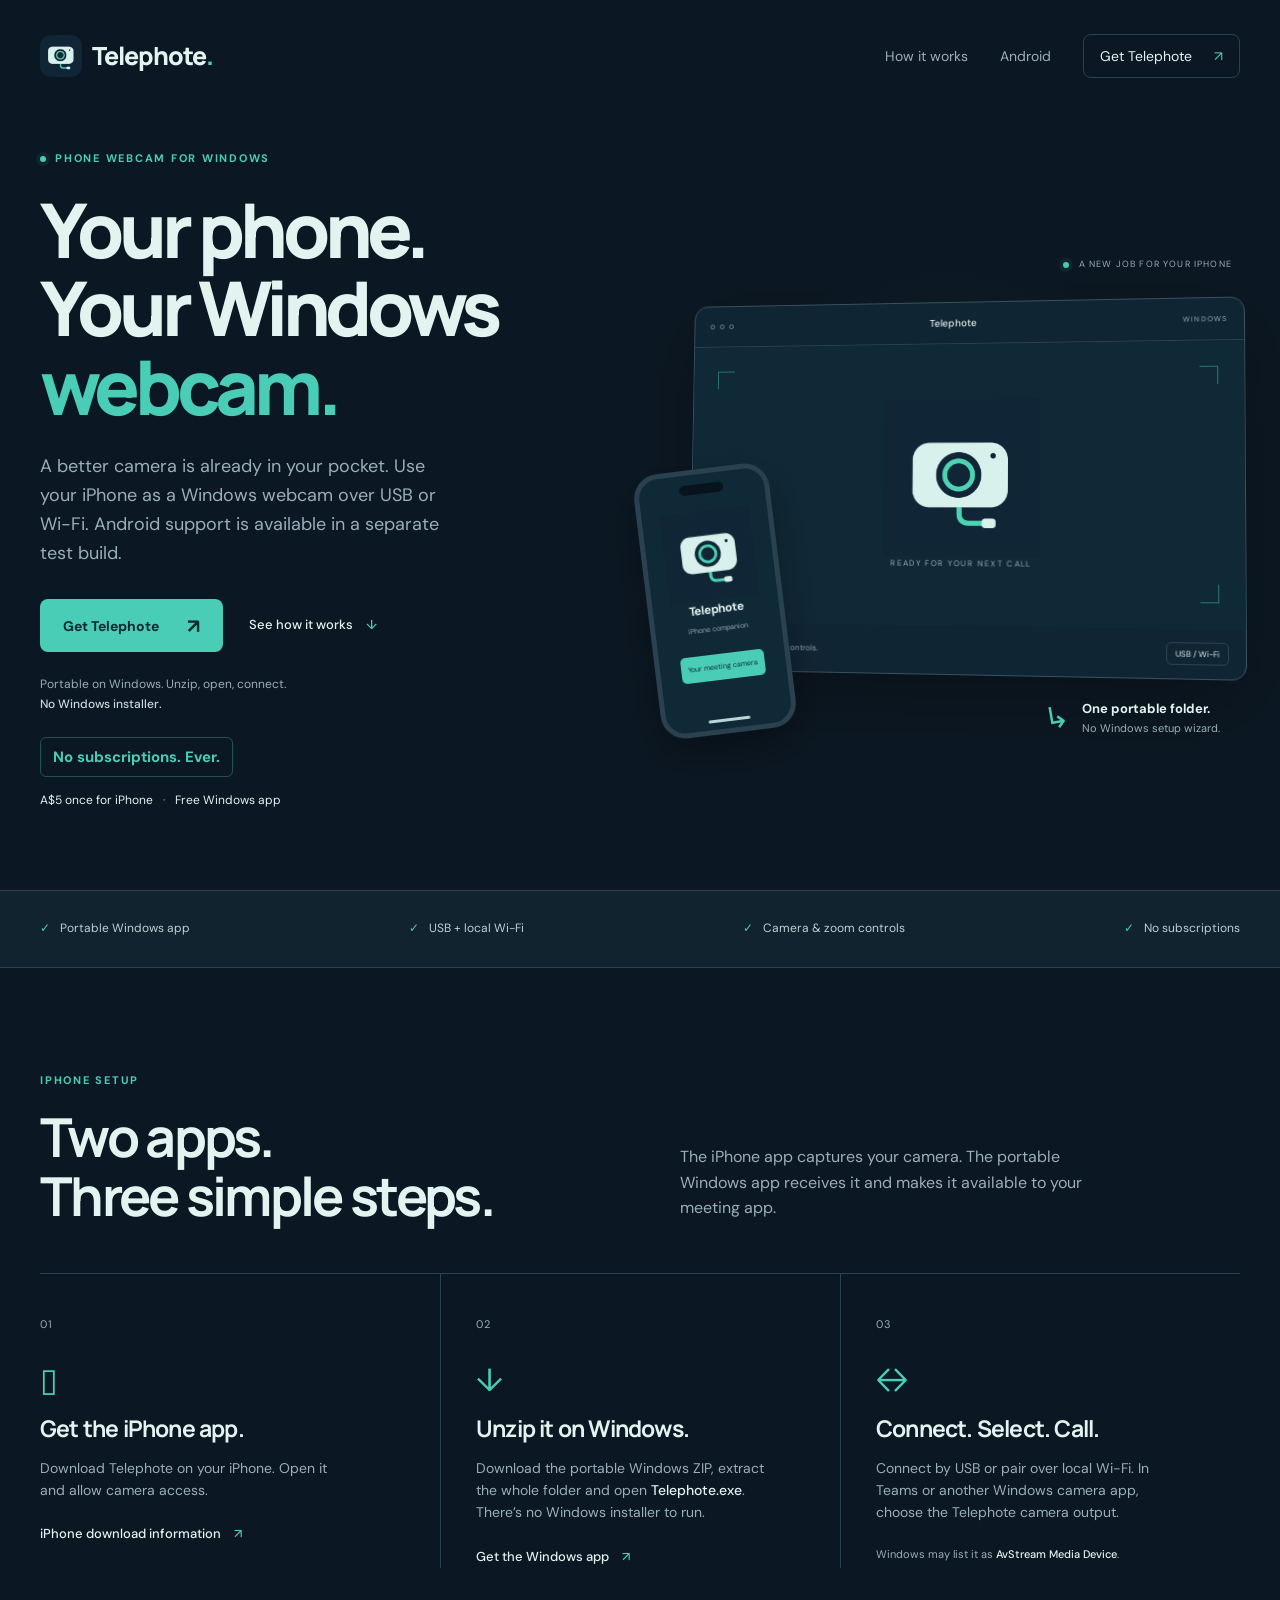
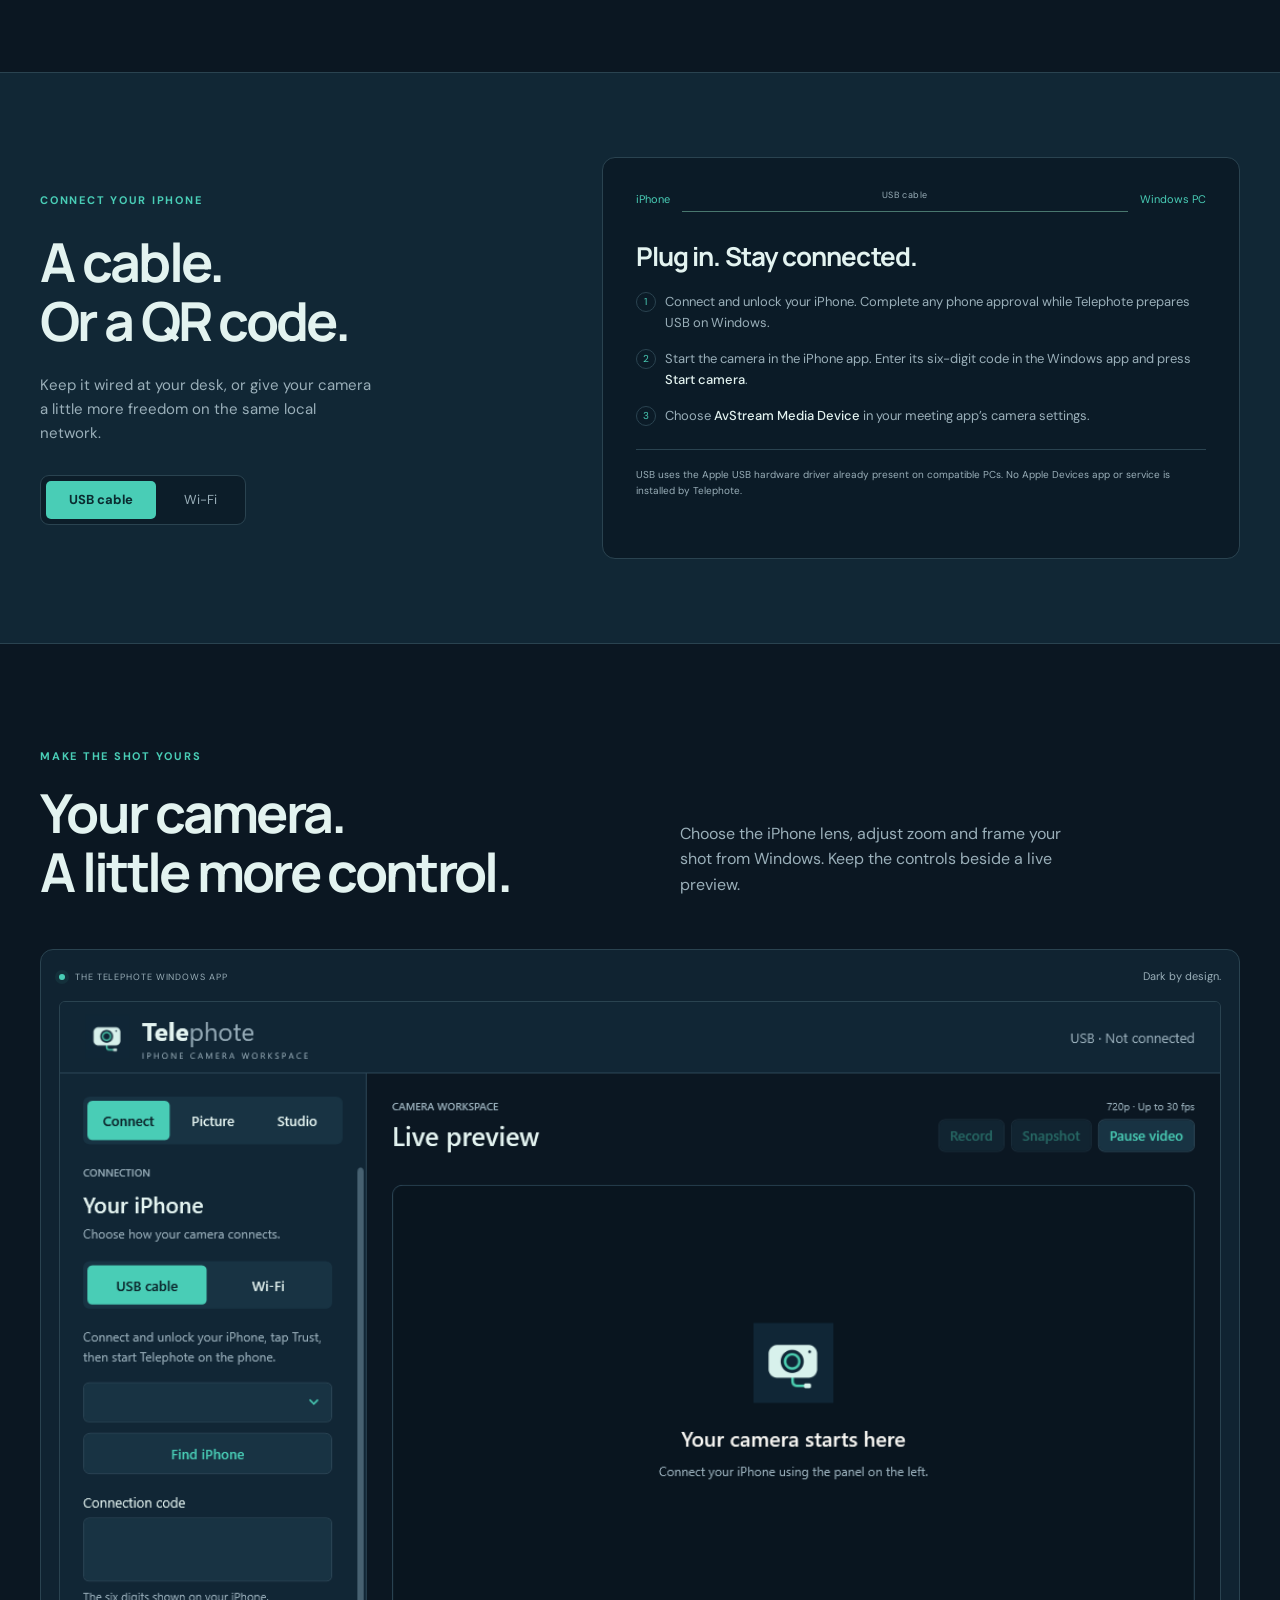
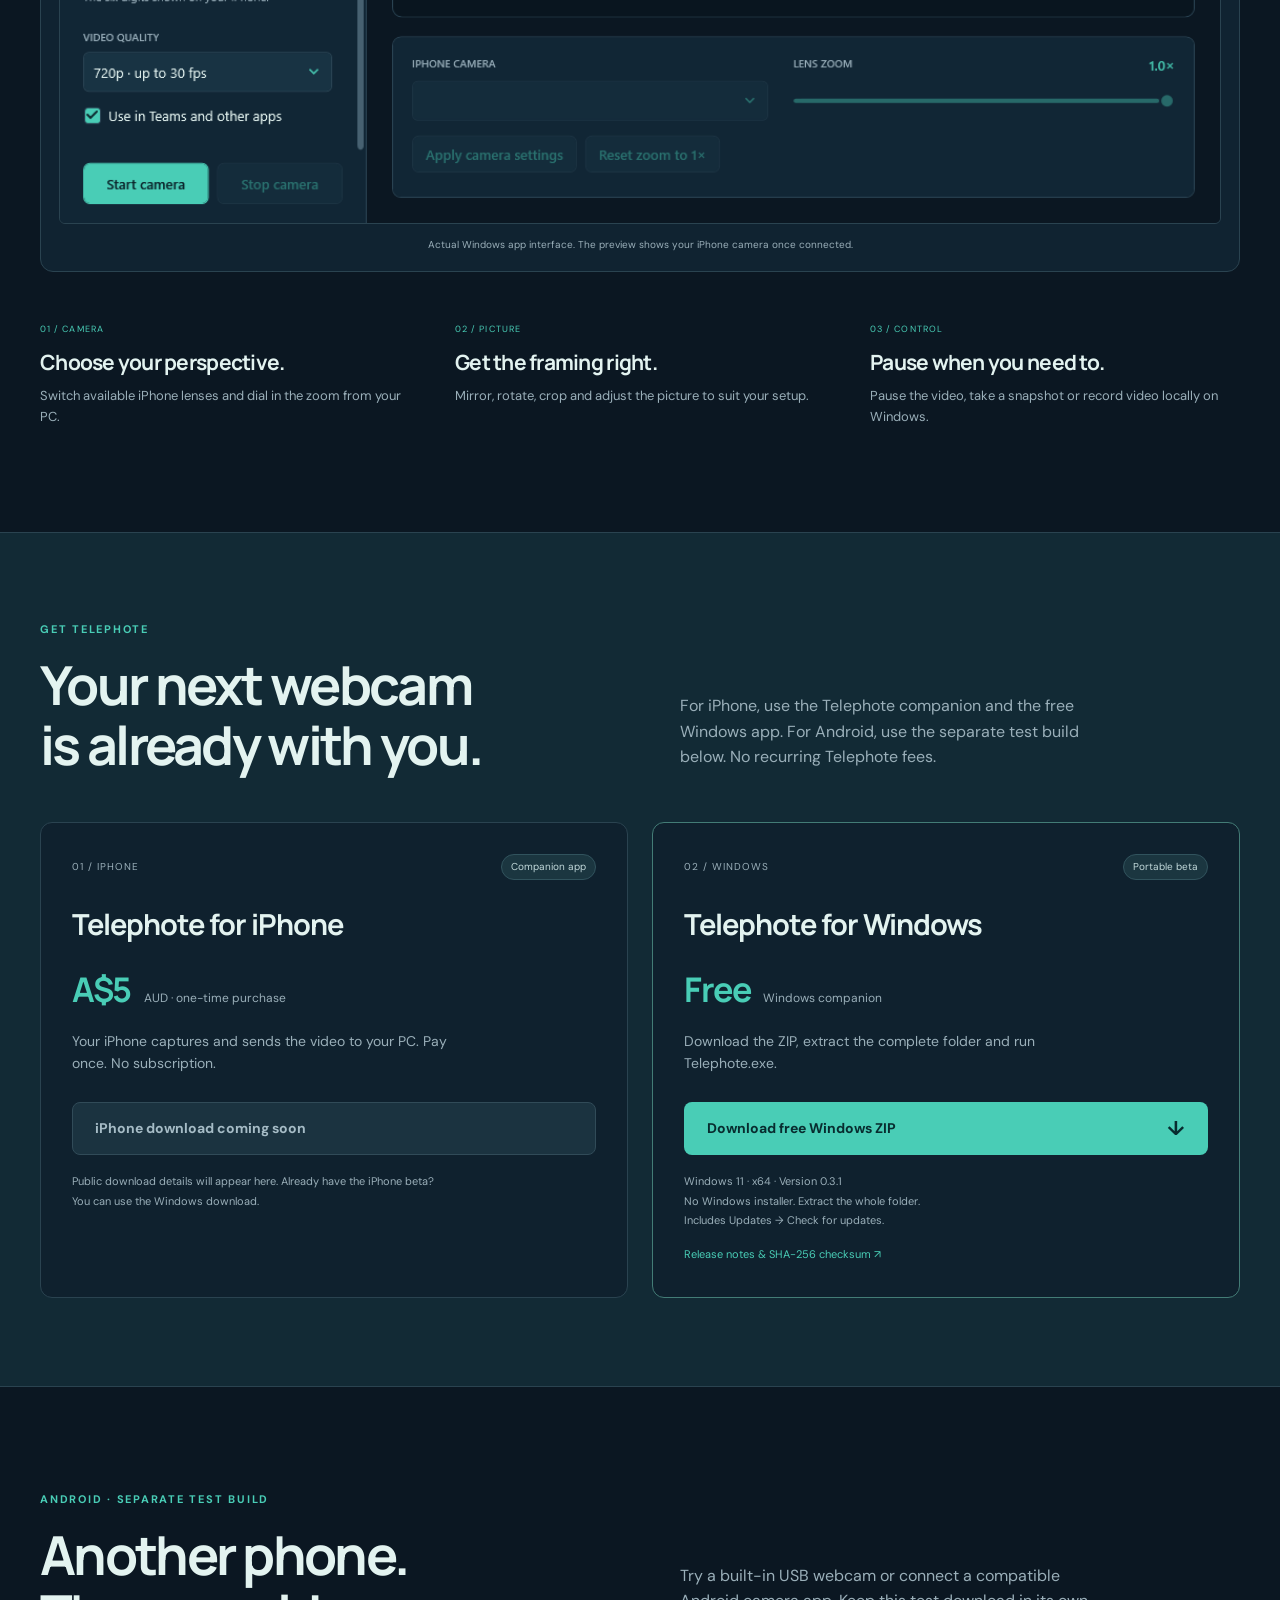
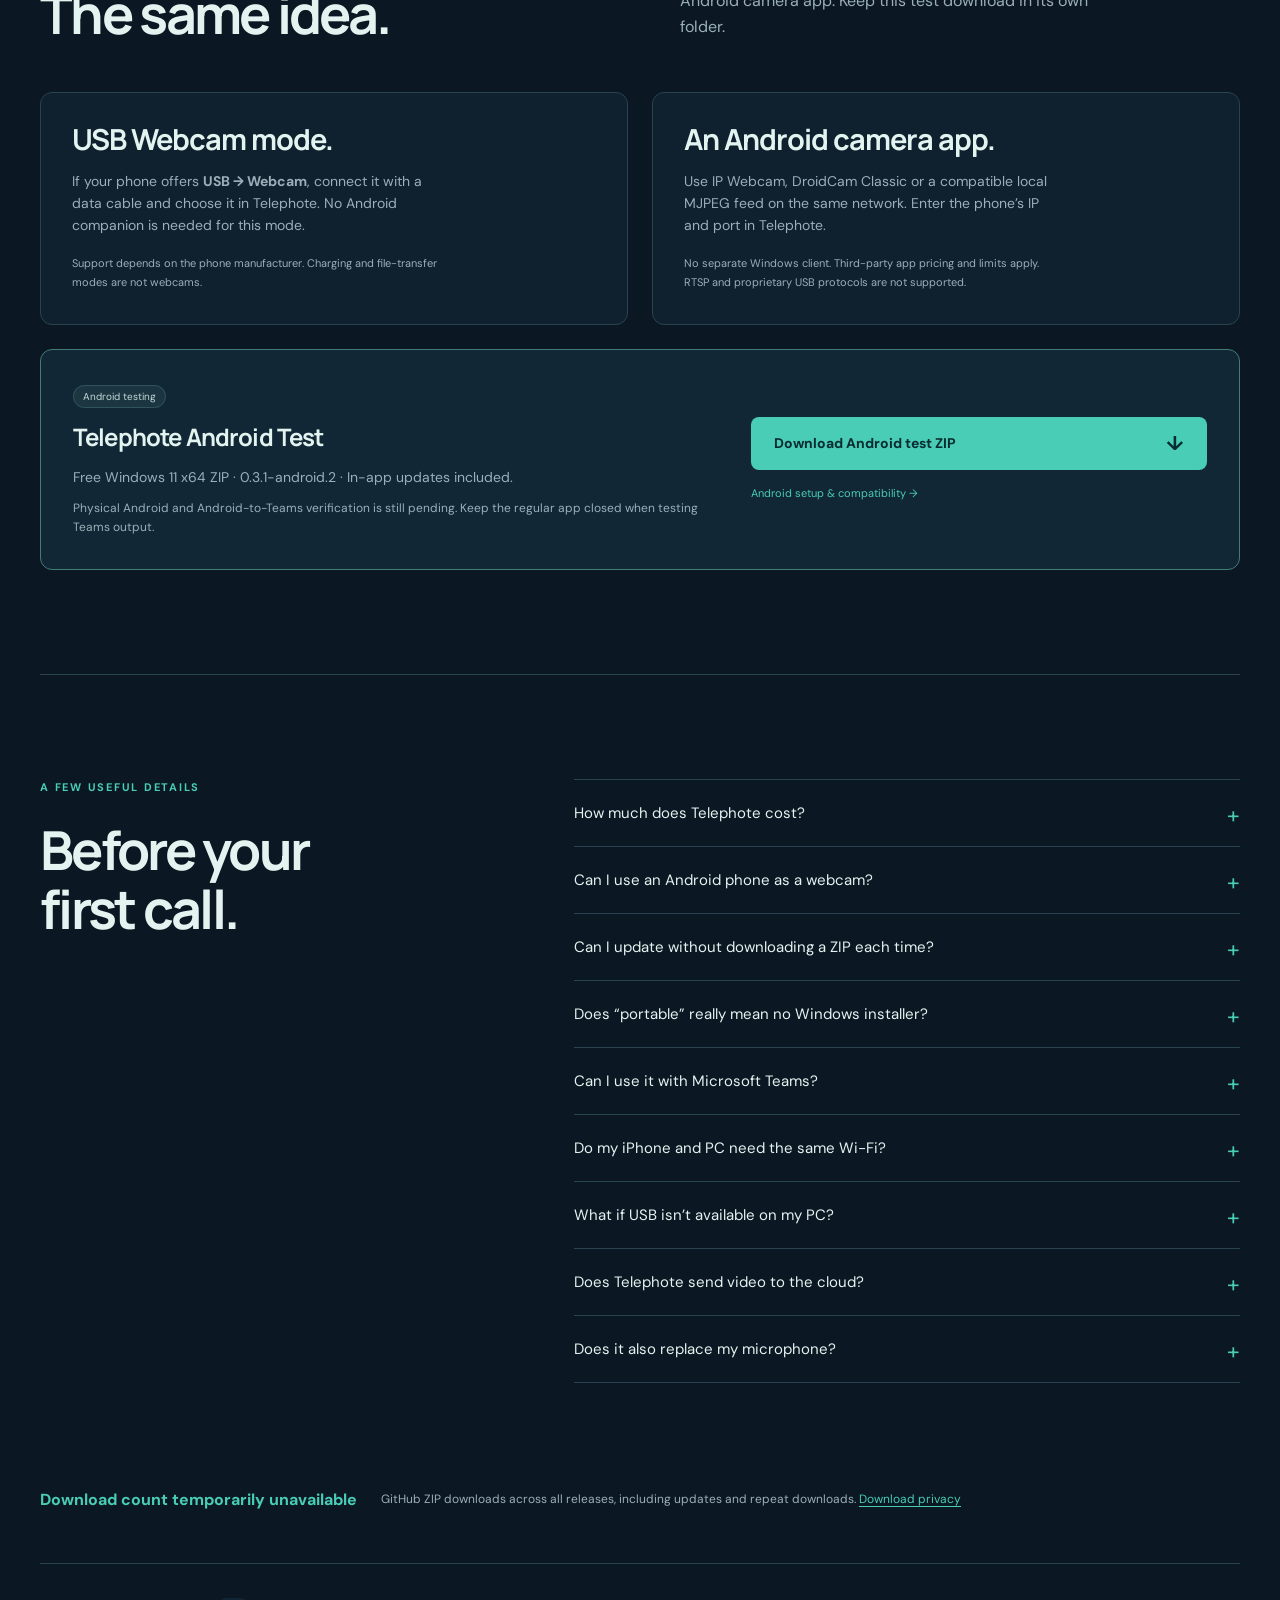
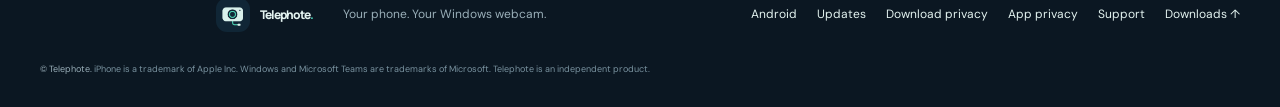
==== commit 08929fbd: "Add Android testing, portable update guides and subscription-free search content" ====
--- a/index.html
+++ b/index.html
@@ -4,12 +4,12 @@
   <meta charset="utf-8">
   <meta name="viewport" content="width=device-width,initial-scale=1">
   <meta name="theme-color" content="#0b1722">
-  <title>iPhone Webcam for Windows — USB &amp; Wi-Fi | Telephote</title>
-  <meta name="description" content="Use your iPhone as a webcam for Windows and Teams over USB or Wi-Fi. Telephote for iPhone costs A$5; the portable Windows app is free. No Windows installer.">
+  <title>iPhone &amp; Android Webcam for Windows | Telephote — No Subscriptions</title>
+  <meta name="description" content="Turn your iPhone into a Windows webcam. Free portable Windows app, A$5 once for iPhone, no subscriptions. USB, Wi-Fi and a separate Android test build.">
   <link rel="canonical" href="https://telephote.co/">
   <meta name="robots" content="index,follow,max-image-preview:large">
-  <meta property="og:title" content="Telephote — Your iPhone. Your Windows webcam.">
-  <meta property="og:description" content="Your iPhone as a Windows webcam over USB or Wi-Fi. A$5 iPhone app. Free portable Windows download. No Windows installer.">
+  <meta property="og:title" content="Telephote — Your phone. Your Windows webcam.">
+  <meta property="og:description" content="iPhone and Android webcam options for Windows. A$5 once for iPhone. Free portable Windows app. No subscriptions.">
   <meta property="og:url" content="https://telephote.co/">
   <meta property="og:site_name" content="Telephote">
   <meta property="og:locale" content="en_AU">
@@ -19,45 +19,130 @@
   <meta property="og:image:height" content="1024">
   <meta property="og:image:alt" content="Telephote camera and cable logo">
   <meta name="twitter:card" content="summary">
-  <meta name="twitter:title" content="Telephote — iPhone Webcam for Windows">
-  <meta name="twitter:description" content="A$5 iPhone app. Free portable Windows download. Connect by USB or local Wi-Fi.">
+  <meta name="twitter:title" content="Telephote — Phone Webcam for Windows">
+  <meta name="twitter:description" content="A$5 once for iPhone. Free portable Windows download. No subscriptions. Android test build available.">
   <meta name="twitter:image" content="https://telephote.co/assets/telephote.png">
   <script type="application/ld+json">
-  {
-    "@context": "https://schema.org",
-    "@graph": [
-      {
-        "@type": "WebSite",
-        "@id": "https://telephote.co/#website",
-        "name": "Telephote",
-        "url": "https://telephote.co/",
-        "inLanguage": "en-AU"
-      },
-      {
-        "@type": "MobileApplication",
-        "name": "Telephote for iPhone",
-        "operatingSystem": "iOS",
-        "applicationCategory": "MultimediaApplication",
-        "url": "https://telephote.co/#downloads",
-        "image": "https://telephote.co/assets/telephote.png",
-        "description": "Use your iPhone as a webcam for Windows over USB or local Wi-Fi. The iPhone app costs A$5. Public iPhone download coming soon; the portable Windows companion is free.",
-        "offers": { "@type": "Offer", "price": "5.00", "priceCurrency": "AUD" }
-      },
-      {
-        "@type": "SoftwareApplication",
-        "name": "Telephote for Windows",
-        "operatingSystem": "Windows 11 x64",
-        "applicationCategory": "MultimediaApplication",
-        "softwareVersion": "0.3.0",
-        "url": "https://telephote.co/#downloads",
-        "downloadUrl": "https://github.com/AdminPointsJunkie/telephote-website/releases/download/v0.3.0/Telephote-0.3.0-portable-x64.zip",
-        "screenshot": "https://telephote.co/assets/windows-app.png",
-        "description": "Free portable Windows receiver for the A$5 Telephote iPhone app. Extract the complete ZIP and run Telephote.exe. No Windows installer.",
-        "offers": { "@type": "Offer", "price": "0", "priceCurrency": "AUD" }
+{
+  "@context": "https://schema.org",
+  "@graph": [
+    {
+      "@type": "WebSite",
+      "@id": "https://telephote.co/#website",
+      "name": "Telephote",
+      "url": "https://telephote.co/",
+      "inLanguage": "en-AU"
+    },
+    {
+      "@type": "MobileApplication",
+      "name": "Telephote for iPhone",
+      "operatingSystem": "iOS",
+      "applicationCategory": "MultimediaApplication",
+      "url": "https://telephote.co/#downloads",
+      "image": "https://telephote.co/assets/telephote.png",
+      "description": "Telephote turns an iPhone into a webcam for Windows over USB or local Wi-Fi. A$5 AUD one-time iPhone purchase, no subscriptions. Public iPhone download coming soon. Free portable Windows companion.",
+      "offers": {
+        "@type": "Offer",
+        "price": "5.00",
+        "priceCurrency": "AUD"
       }
-    ]
-  }
-  </script>
+    },
+    {
+      "@type": "SoftwareApplication",
+      "name": "Telephote for Windows",
+      "operatingSystem": "Windows 11 x64",
+      "applicationCategory": "MultimediaApplication",
+      "softwareVersion": "0.3.1",
+      "url": "https://telephote.co/#downloads",
+      "downloadUrl": "https://github.com/AdminPointsJunkie/telephote-website/releases/download/v0.3.1/Telephote-0.3.1-portable-x64.zip",
+      "screenshot": "https://telephote.co/assets/windows-app.png",
+      "description": "Free portable Windows 11 x64 webcam receiver for Telephote on iPhone. No Windows installer, no subscription. Includes in-app updates. A separate Android test build supports USB UVC webcams and local MJPEG streams.",
+      "offers": {
+        "@type": "Offer",
+        "price": "0",
+        "priceCurrency": "AUD"
+      }
+    },
+    {
+      "@type": "FAQPage",
+      "mainEntity": [
+        {
+          "@type": "Question",
+          "name": "How much does Telephote cost?",
+          "acceptedAnswer": {
+            "@type": "Answer",
+            "text": "The Telephote iPhone app costs A$5 (Australian dollars), paid once. The portable Windows app is free. There are no Telephote subscriptions or recurring fees. Both apps are needed for an iPhone webcam; the public iPhone download is coming soon. Third-party Android apps may charge separately."
+          }
+        },
+        {
+          "@type": "Question",
+          "name": "Can I use an Android phone as a webcam?",
+          "acceptedAnswer": {
+            "@type": "Answer",
+            "text": "The separate Android test build accepts a phone’s built-in USB Webcam mode or a local MJPEG feed from an Android webcam app, such as IP Webcam or DroidCam Classic. USB Webcam mode needs no phone companion. Network streaming needs a compatible phone app. Physical Android testing is still in progress. Read the Android setup guide."
+          }
+        },
+        {
+          "@type": "Question",
+          "name": "Can I update without downloading a ZIP each time?",
+          "acceptedAnswer": {
+            "@type": "Answer",
+            "text": "Version 0.3.1 and the Android test build include Updates → Check for updates. Download a newer matching version inside the app, stop camera and recording, then choose Restart & update. Users of older versions need to extract the updater-enabled ZIP once. Read the update guide."
+          }
+        },
+        {
+          "@type": "Question",
+          "name": "Does “portable” really mean no Windows installer?",
+          "acceptedAnswer": {
+            "@type": "Answer",
+            "text": "Yes. Extract the complete ZIP and run Telephote.exe from its folder. The Windows runtime is included. The iPhone companion is a separate app that needs to be installed on your phone."
+          }
+        },
+        {
+          "@type": "Question",
+          "name": "Can I use it with Microsoft Teams?",
+          "acceptedAnswer": {
+            "@type": "Answer",
+            "text": "Yes, Telephote makes its output available through Windows’ existing camera facilities. Enable “Use in Teams and other apps”, keep Telephote open and choose AvStream Media Device in Teams’ camera settings. Camera availability on a managed work PC still follows your organisation’s policies."
+          }
+        },
+        {
+          "@type": "Question",
+          "name": "Do my iPhone and PC need the same Wi-Fi?",
+          "acceptedAnswer": {
+            "@type": "Answer",
+            "text": "Only for Wi-Fi pairing. Both devices must be on the same local network; your PC can also be connected by Ethernet. A direct USB connection does not depend on the phone and PC sharing Wi-Fi."
+          }
+        },
+        {
+          "@type": "Question",
+          "name": "What if USB isn’t available on my PC?",
+          "acceptedAnswer": {
+            "@type": "Answer",
+            "text": "USB needs a compatible Apple USB hardware driver already on the PC. Telephote doesn’t install one. You can use local Wi-Fi pairing instead when both devices can reach each other on the same network."
+          }
+        },
+        {
+          "@type": "Question",
+          "name": "Does Telephote send video to the cloud?",
+          "acceptedAnswer": {
+            "@type": "Answer",
+            "text": "Telephote sends camera video directly to your PC over USB or an encrypted local Wi-Fi connection. Your meeting app handles the online call. Local recordings are saved where you choose on Windows."
+          }
+        },
+        {
+          "@type": "Question",
+          "name": "Does it also replace my microphone?",
+          "acceptedAnswer": {
+            "@type": "Answer",
+            "text": "Telephote carries video. Keep using your headset, laptop microphone or another microphone selected in your meeting app."
+          }
+        }
+      ]
+    }
+  ]
+}
+</script>
   <link rel="icon" href="favicon.ico" sizes="any">
   <link rel="apple-touch-icon" href="assets/telephote.png">
   <link rel="stylesheet" href="styles.css">
@@ -67,17 +152,17 @@
   <a class="skip" href="#main">Skip to content</a>
   <header class="site-header wrap">
     <a class="brand" href="./" aria-label="Telephote home"><img src="assets/telephote.png" width="42" height="42" alt=""><span>Telephote<span class="brand-dot">.</span></span></a>
-    <nav aria-label="Main navigation"><a href="#how-it-works">How it works</a><a href="#connections">Connections</a><a class="nav-download" href="#downloads">Get Telephote <span aria-hidden="true">↗</span></a></nav>
+    <nav aria-label="Main navigation"><a href="#how-it-works">How it works</a><a href="android.html">Android</a><a class="nav-download" href="#downloads">Get Telephote <span aria-hidden="true">↗</span></a></nav>
   </header>
   <main id="main">
     <section class="hero wrap" aria-labelledby="hero-title">
       <div class="hero-copy">
-        <p class="eyebrow"><span class="signal"></span> IPHONE WEBCAM FOR WINDOWS</p>
-        <h1 id="hero-title">Your iPhone.<br>Your Windows<br><span>webcam.</span></h1>
-        <p class="hero-intro">A better camera is already in your pocket. Connect your iPhone to your PC and bring it to your next call.</p>
+        <p class="eyebrow"><span class="signal"></span> PHONE WEBCAM FOR WINDOWS</p>
+        <h1 id="hero-title">Your phone.<br>Your Windows<br><span>webcam.</span></h1>
+        <p class="hero-intro">A better camera is already in your pocket. Use your iPhone as a Windows webcam over USB or Wi-Fi. Android support is available in a separate test build.</p>
         <div class="hero-actions"><a class="button primary" href="#downloads">Get Telephote <span aria-hidden="true">↗</span></a><a class="text-link" href="#how-it-works">See how it works <span aria-hidden="true">↓</span></a></div>
         <p class="hero-note">Portable on Windows. Unzip, open, connect.<br><strong>No Windows installer.</strong></p>
-        <p class="hero-price">A$5 iPhone app <span aria-hidden="true">·</span> Free Windows download</p>
+        <p class="subscription-promise">No subscriptions. Ever.</p><p class="hero-price">A$5 once for iPhone <span aria-hidden="true">·</span> Free Windows app</p>
       </div>
       <div class="hero-visual" aria-label="Illustration of an iPhone connected to a Windows webcam app">
         <div class="visual-label"><span class="signal"></span> A NEW JOB FOR YOUR IPHONE</div>
@@ -90,10 +175,10 @@
         <div class="portable-note"><span class="note-icon" aria-hidden="true">↳</span><div><strong>One portable folder.</strong><span>No Windows setup wizard.</span></div></div>
       </div>
     </section>
-    <div class="benefit-strip"><div class="wrap"><span>Portable Windows app</span><span>USB + local Wi-Fi</span><span>Camera &amp; zoom controls</span><span>Built for your calls</span></div></div>
+    <div class="benefit-strip"><div class="wrap"><span>Portable Windows app</span><span>USB + local Wi-Fi</span><span>Camera &amp; zoom controls</span><span>No subscriptions</span></div></div>
 
     <section class="section wrap" id="how-it-works" aria-labelledby="steps-title">
-      <div class="section-heading"><div><p class="eyebrow">FROM POCKET TO PC</p><h2 id="steps-title">Two apps.<br>Three simple steps.</h2></div><p>The iPhone app captures your camera. The portable Windows app receives it and makes it available to your meeting app.</p></div>
+      <div class="section-heading"><div><p class="eyebrow">IPHONE SETUP</p><h2 id="steps-title">Two apps.<br>Three simple steps.</h2></div><p>The iPhone app captures your camera. The portable Windows app receives it and makes it available to your meeting app.</p></div>
       <div class="steps">
         <article class="step"><span class="step-number">01</span><div class="step-icon" aria-hidden="true">▯</div><h3>Get the iPhone app.</h3><p>Download Telephote on your iPhone. Open it and allow camera access.</p><a class="text-link" href="#downloads">iPhone download information <span aria-hidden="true">↗</span></a></article>
         <article class="step"><span class="step-number">02</span><div class="step-icon" aria-hidden="true">↓</div><h3>Unzip it on Windows.</h3><p>Download the portable Windows ZIP, extract the whole folder and open <strong>Telephote.exe</strong>. There’s no Windows installer to run.</p><a class="text-link" href="#downloads">Get the Windows app <span aria-hidden="true">↗</span></a></article>
@@ -102,7 +187,7 @@
     </section>
 
     <section class="connection-section" id="connections" aria-labelledby="connection-title"><div class="wrap connection-layout">
-      <div><p class="eyebrow">PICK YOUR CONNECTION</p><h2 id="connection-title">A cable.<br>Or a QR code.</h2><p class="section-description">Keep it wired at your desk, or give your camera a little more freedom on the same local network.</p>
+      <div><p class="eyebrow">CONNECT YOUR IPHONE</p><h2 id="connection-title">A cable.<br>Or a QR code.</h2><p class="section-description">Keep it wired at your desk, or give your camera a little more freedom on the same local network.</p>
         <div class="connection-tabs" role="tablist" aria-label="Connection setup"><button type="button" id="usb-tab" role="tab" aria-selected="true" aria-controls="usb-panel" data-tab="usb">USB cable</button><button type="button" id="wifi-tab" role="tab" aria-selected="false" aria-controls="wifi-panel" tabindex="-1" data-tab="wifi">Wi-Fi</button></div>
       </div>
       <div class="connection-guide">
@@ -118,15 +203,23 @@
     </section>
 
     <section class="downloads-section" id="downloads" aria-labelledby="download-title"><div class="wrap">
-      <div class="section-heading"><div><p class="eyebrow">GET TELEPHOTE</p><h2 id="download-title">Your next webcam<br>is already with you.</h2></div><p>You need the iPhone companion and the portable Windows app. The Windows build is available for early testing.</p></div>
+      <div class="section-heading"><div><p class="eyebrow">GET TELEPHOTE</p><h2 id="download-title">Your next webcam<br>is already with you.</h2></div><p>For iPhone, use the Telephote companion and the free Windows app. For Android, use the separate test build below. No recurring Telephote fees.</p></div>
       <div class="download-cards">
-        <article class="download-card"><div class="download-platform"><span>01 / IPHONE</span><span class="badge">Companion app</span></div><h3>Telephote for iPhone</h3><div class="app-price">A$5 <span>AUD</span></div><p>Your iPhone captures and sends the video to your PC.</p><button class="button unavailable" type="button" disabled>iPhone download coming soon</button><p class="download-meta">Public download details will appear here. Already have the iPhone beta? You can use the Windows download.</p></article>
-        <article class="download-card windows-download"><div class="download-platform"><span>02 / WINDOWS</span><span class="badge">Portable beta</span></div><h3>Telephote for Windows</h3><div class="app-price">Free <span>Windows companion</span></div><p>Download the ZIP, extract the complete folder and run Telephote.exe.</p><a class="button primary" href="https://github.com/AdminPointsJunkie/telephote-website/releases/download/v0.3.0/Telephote-0.3.0-portable-x64.zip">Download free Windows ZIP <span aria-hidden="true">↓</span></a><p class="download-meta">Windows 11 · x64 · Version 0.3.0<br>No Windows installer. Extract the whole folder.</p><a class="small-link" href="https://github.com/AdminPointsJunkie/telephote-website/releases/tag/v0.3.0">Release notes &amp; SHA-256 checksum ↗</a></article>
+        <article class="download-card"><div class="download-platform"><span>01 / IPHONE</span><span class="badge">Companion app</span></div><h3>Telephote for iPhone</h3><div class="app-price">A$5 <span>AUD · one-time purchase</span></div><p>Your iPhone captures and sends the video to your PC. Pay once. No subscription.</p><button class="button unavailable" type="button" disabled>iPhone download coming soon</button><p class="download-meta">Public download details will appear here. Already have the iPhone beta? You can use the Windows download.</p></article>
+        <article class="download-card windows-download"><div class="download-platform"><span>02 / WINDOWS</span><span class="badge">Portable beta</span></div><h3>Telephote for Windows</h3><div class="app-price">Free <span>Windows companion</span></div><p>Download the ZIP, extract the complete folder and run Telephote.exe.</p><a class="button primary" href="https://github.com/AdminPointsJunkie/telephote-website/releases/download/v0.3.1/Telephote-0.3.1-portable-x64.zip">Download free Windows ZIP <span aria-hidden="true">↓</span></a><p class="download-meta">Windows 11 · x64 · Version 0.3.1<br>No Windows installer. Extract the whole folder.<br>Includes Updates → Check for updates.</p><a class="small-link" href="https://github.com/AdminPointsJunkie/telephote-website/releases/tag/v0.3.1">Release notes &amp; SHA-256 checksum ↗</a></article>
       </div>
     </div></section>
 
+
+    <section class="section wrap android-section" id="android" aria-labelledby="android-title">
+      <div class="section-heading"><div><p class="eyebrow">ANDROID · SEPARATE TEST BUILD</p><h2 id="android-title">Another phone.<br>The same idea.</h2></div><p>Try a built-in USB webcam or connect a compatible Android camera app. Keep this test download in its own folder.</p></div>
+      <div class="download-cards"><article class="download-card"><h3>USB Webcam mode.</h3><p>If your phone offers <strong>USB → Webcam</strong>, connect it with a data cable and choose it in Telephote. No Android companion is needed for this mode.</p><p class="download-meta">Support depends on the phone manufacturer. Charging and file-transfer modes are not webcams.</p></article><article class="download-card"><h3>An Android camera app.</h3><p>Use IP Webcam, DroidCam Classic or a compatible local MJPEG feed on the same network. Enter the phone’s IP and port in Telephote.</p><p class="download-meta">No separate Windows client. Third-party app pricing and limits apply. RTSP and proprietary USB protocols are not supported.</p></article></div>
+      <div class="android-download"><div><span class="badge">Android testing</span><h3>Telephote Android Test</h3><p>Free Windows 11 x64 ZIP · 0.3.1-android.2 · In-app updates included.</p><p class="download-meta">Physical Android and Android-to-Teams verification is still pending. Keep the regular app closed when testing Teams output.</p></div><div><a class="button primary" href="https://github.com/AdminPointsJunkie/telephote-website/releases/download/v0.3.1-android.2/Telephote-Android-Test-x64.zip">Download Android test ZIP <span aria-hidden="true">↓</span></a><a class="small-link" href="android.html">Android setup &amp; compatibility →</a></div></div>
+    </section>
     <section class="section wrap faq-section" aria-labelledby="faq-title"><div><p class="eyebrow">A FEW USEFUL DETAILS</p><h2 id="faq-title">Before your<br>first call.</h2></div><div class="faq-list">
-      <details><summary>How much does Telephote cost?</summary><p>The Telephote iPhone app costs A$5 (Australian dollars). The portable Windows companion is free to download. Both apps are needed to use your iPhone as a Windows webcam. The public iPhone download is coming soon.</p></details>
+      <details><summary>How much does Telephote cost?</summary><p>The Telephote iPhone app costs A$5 (Australian dollars), paid once. The portable Windows app is free. There are no Telephote subscriptions or recurring fees. Both apps are needed for an iPhone webcam; the public iPhone download is coming soon. Third-party Android apps may charge separately.</p></details>
+      <details><summary>Can I use an Android phone as a webcam?</summary><p>The separate Android test build accepts a phone’s built-in USB Webcam mode or a local MJPEG feed from an Android webcam app, such as IP Webcam or DroidCam Classic. USB Webcam mode needs no phone companion. Network streaming needs a compatible phone app. Physical Android testing is still in progress. <a href="android.html">Read the Android setup guide</a>.</p></details>
+      <details><summary>Can I update without downloading a ZIP each time?</summary><p>Version 0.3.1 and the Android test build include Updates → Check for updates. Download a newer matching version inside the app, stop camera and recording, then choose Restart &amp; update. Users of older versions need to extract the updater-enabled ZIP once. <a href="updates.html">Read the update guide</a>.</p></details>
       <details><summary>Does “portable” really mean no Windows installer?</summary><p>Yes. Extract the complete ZIP and run Telephote.exe from its folder. The Windows runtime is included. The iPhone companion is a separate app that needs to be installed on your phone.</p></details>
       <details><summary>Can I use it with Microsoft Teams?</summary><p>Yes, Telephote makes its output available through Windows’ existing camera facilities. Enable “Use in Teams and other apps”, keep Telephote open and choose AvStream Media Device in Teams’ camera settings. Camera availability on a managed work PC still follows your organisation’s policies.</p></details>
       <details><summary>Do my iPhone and PC need the same Wi-Fi?</summary><p>Only for Wi-Fi pairing. Both devices must be on the same local network; your PC can also be connected by Ethernet. A direct USB connection does not depend on the phone and PC sharing Wi-Fi.</p></details>
@@ -134,7 +227,8 @@
       <details><summary>Does Telephote send video to the cloud?</summary><p>Telephote sends camera video directly to your PC over USB or an encrypted local Wi-Fi connection. Your meeting app handles the online call. Local recordings are saved where you choose on Windows.</p></details>
       <details><summary>Does it also replace my microphone?</summary><p>Telephote carries video. Keep using your headset, laptop microphone or another microphone selected in your meeting app.</p></details>
     </div></section>
+    <aside class="wrap download-stat" aria-label="Download statistics"><strong data-download-count>Download count loading…</strong><span>GitHub ZIP downloads across all releases, including updates and repeat downloads. <a href="privacy.html">Download privacy</a></span></aside>
   </main>
-  <footer class="wrap footer"><a class="brand" href="./"><img src="assets/telephote.png" width="34" height="34" alt=""><span>Telephote<span class="brand-dot">.</span></span></a><p>iPhone camera. Windows webcam.</p><a href="#downloads">Get started <span aria-hidden="true">↑</span></a><a href="/support/">Support</a><a href="/privacy/">Privacy</a><small>iPhone is a trademark of Apple Inc. Windows and Microsoft Teams are trademarks of Microsoft. Telephote is an independent product.</small></footer>
+  <footer class="wrap footer"><a class="brand" href="./"><img src="assets/telephote.png" width="34" height="34" alt=""><span>Telephote<span class="brand-dot">.</span></span></a><p>Your phone. Your Windows webcam.</p><div class="footer-links"><a href="android.html">Android</a><a href="updates.html">Updates</a><a href="privacy.html">Download privacy</a><a href="/privacy/">App privacy</a><a href="/support/">Support</a><a href="#downloads">Downloads ↑</a></div><small>iPhone is a trademark of Apple Inc. Windows and Microsoft Teams are trademarks of Microsoft. Telephote is an independent product.</small></footer>
 </body>
 </html>
--- a/styles.css
+++ b/styles.css
@@ -5,3 +5,5 @@
 @media(max-width:720px){.wrap{width:calc(100% - 36px)}.site-header{height:82px;gap:15px}.brand{font-size:22px}.brand img{width:35px;height:35px}nav{gap:15px}nav>a:not(.nav-download){display:none}.nav-download{font-size:12px;padding:8px 12px}.nav-download span{margin-left:10px}.hero{grid-template-columns:1fr;gap:30px;padding-top:28px;padding-bottom:54px}.hero h1{font-size:clamp(53px,10vw,76px)}.hero-intro{font-size:17px;max-width:440px}.hero-visual{max-width:540px;width:100%;margin:0 auto;padding:40px 5px 60px 36px}.visual-label{top:4px;font-size:8px}.device-camera{height:245px}.phone{left:0;bottom:0;width:116px;height:232px}.portable-note{bottom:-5px;right:8px;font-size:12px}.portable-note div>span{font-size:10px}.benefit-strip .wrap{display:grid;grid-template-columns:1fr 1fr;gap:14px;padding:22px 0}.benefit-strip span{font-size:11px}.section{padding-top:67px;padding-bottom:67px}.section-heading{grid-template-columns:1fr;gap:24px;margin-bottom:34px}.section-heading>p{font-size:15px}.eyebrow{font-size:9px}.steps{grid-template-columns:1fr}.step,.step+.step{border-left:0;border-bottom:1px solid var(--line);padding:28px 0 30px 48px}.step-number{position:absolute;left:0;top:31px}.step-icon{display:none}.step h3{font-size:23px}.step p{max-width:100%}.step .text-link{margin-top:15px}.connection-section{padding:62px 0}.connection-layout{grid-template-columns:1fr;gap:32px}.section-description{max-width:100%}.connection-guide{padding:26px 22px;min-height:400px}.connection-tabs{margin-top:24px}.app-preview{padding:10px}.preview-label{font-size:8px}.preview-label>span:last-child{display:none}.app-preview figcaption{font-size:9px}.control-features{grid-template-columns:1fr;gap:26px;margin-top:30px}.control-features article{border-bottom:1px solid var(--line);padding-bottom:24px}.control-features h3{font-size:23px}.control-features p{max-width:400px}.downloads-section{padding:64px 0}.download-cards{grid-template-columns:1fr}.download-card h3{font-size:27px}.faq-section{grid-template-columns:1fr;gap:30px}summary{font-size:14px}.footer{gap:19px;padding-top:27px}.footer>p{display:none}.footer small{font-size:9px}.hero-note{font-size:11px}}
 @media(prefers-reduced-motion:reduce){html{scroll-behavior:auto}*{transition:none!important}}
 .hero-price{font-size:12px;color:var(--ink);margin-top:14px}.hero-price>span{color:var(--mint);padding:0 7px}.app-price{font-family:var(--display);font-size:34px;font-weight:700;color:var(--mint);letter-spacing:-.04em;margin-top:21px}.app-price>span{font-family:var(--font);font-size:12px;font-weight:400;letter-spacing:0;color:var(--muted);margin-left:7px}
+
+.subscription-promise{display:inline-block;margin-top:23px;padding:7px 12px;border:1px solid #49cdb655;border-radius:6px;color:var(--mint);font-weight:700;font-size:15px}.android-section{border-bottom:1px solid var(--line)}.android-download{display:grid;grid-template-columns:1.4fr 1fr;gap:40px;margin-top:24px;padding:32px;border:1px solid #437c76;border-radius:12px;background:var(--panel)}.android-download h3{margin:16px 0}.android-download p{color:var(--muted);font-size:14px}.android-download .download-meta{font-size:12px;margin-top:10px}.android-download>div:last-child{display:flex;flex-direction:column;justify-content:center}.footer-links{display:flex;gap:20px;flex-wrap:wrap;margin-left:auto;font-size:12px}.download-stat{display:flex;gap:24px;align-items:center;padding-bottom:50px}.download-stat strong{color:var(--mint);white-space:nowrap}.download-stat span{color:var(--muted);font-size:12px}.faq-list a,.guide a:not(.button),.download-stat a{color:var(--mint);text-decoration:underline;text-underline-offset:3px}.guide{max-width:850px;padding-top:55px;padding-bottom:80px}.guide h1{font-size:clamp(40px,5vw,66px);max-width:800px;margin-bottom:30px}.guide .lead{font-size:20px;color:var(--ink)}.guide h2{font-size:30px;letter-spacing:-.035em;margin:44px 0 20px}.guide p,.guide li{color:var(--muted);margin:14px 0}.guide strong{color:var(--ink)}.guide ol{padding-left:24px}.guide-back{padding-top:30px}@media(max-width:720px){.android-download{grid-template-columns:1fr;gap:15px;padding:25px}.download-stat{align-items:start;flex-direction:column;gap:8px}.footer-links{margin-left:0}.guide{padding-top:28px}.guide .lead{font-size:18px}}
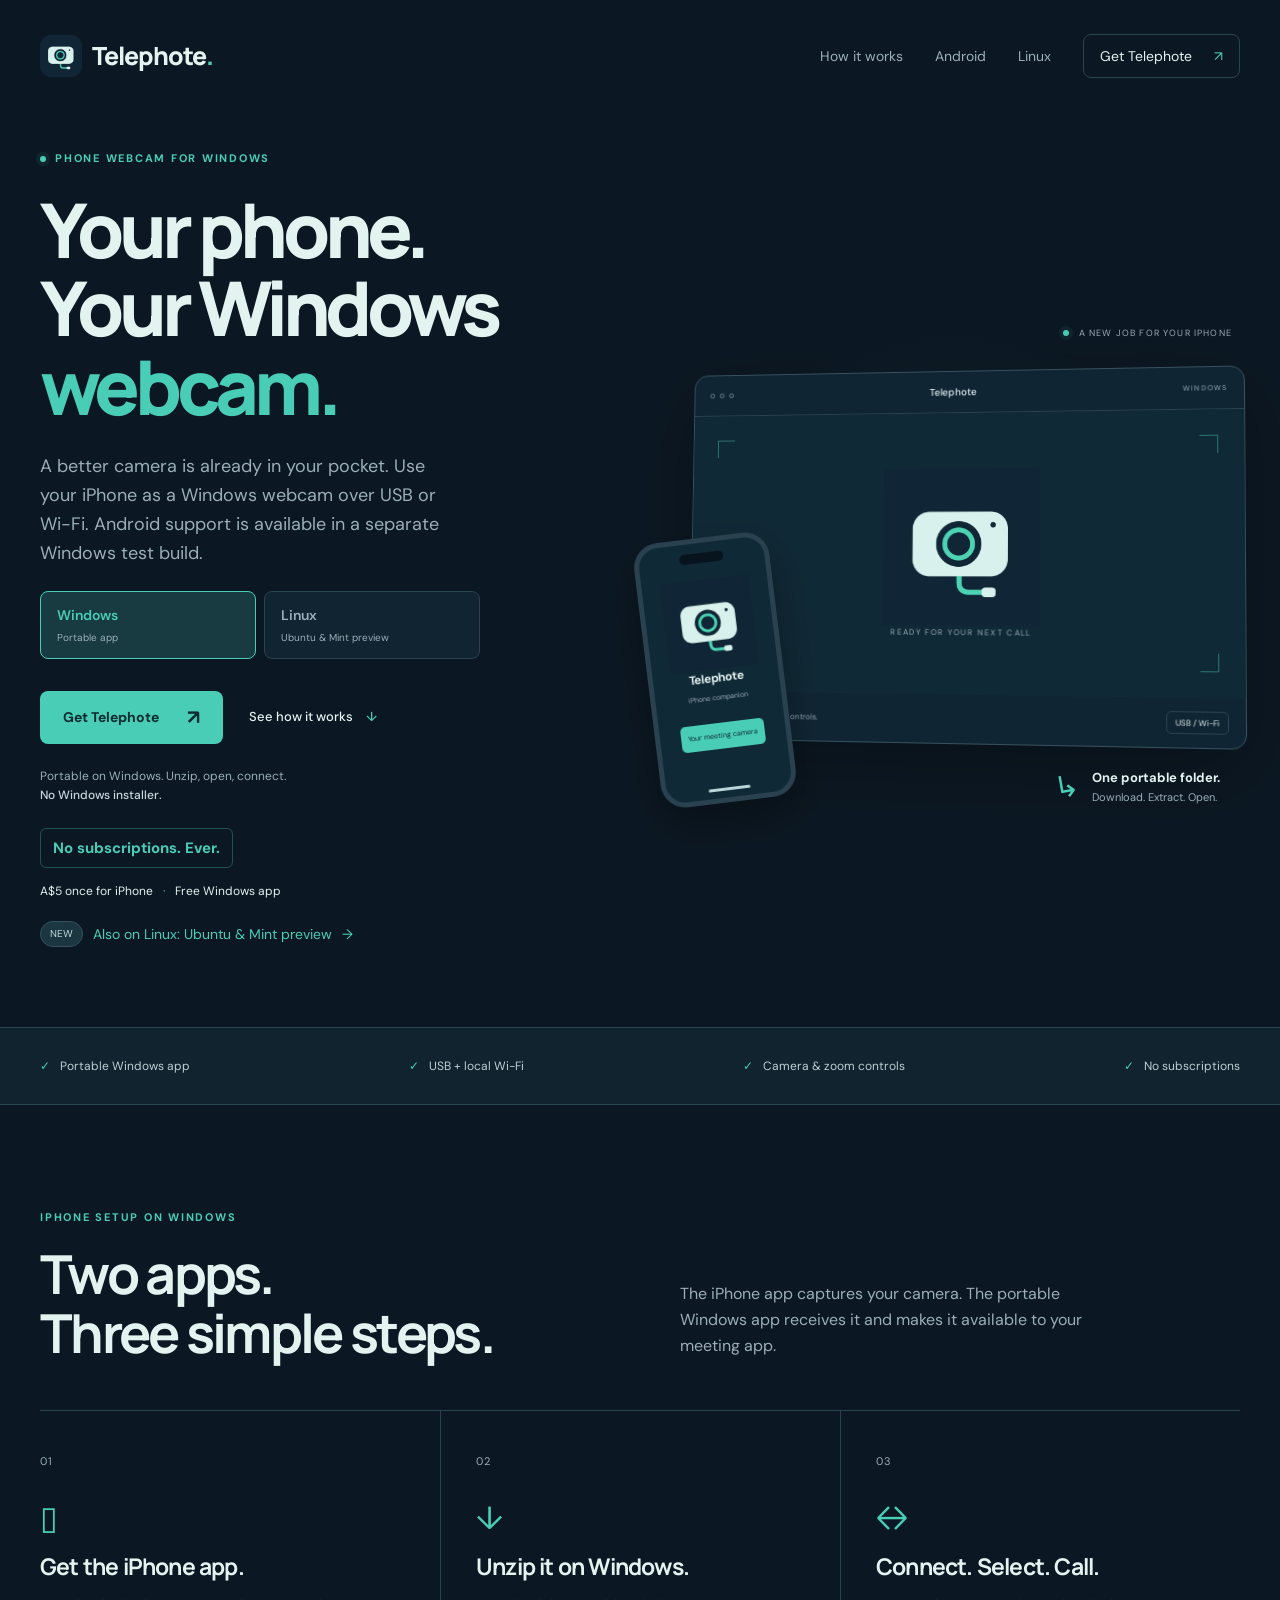
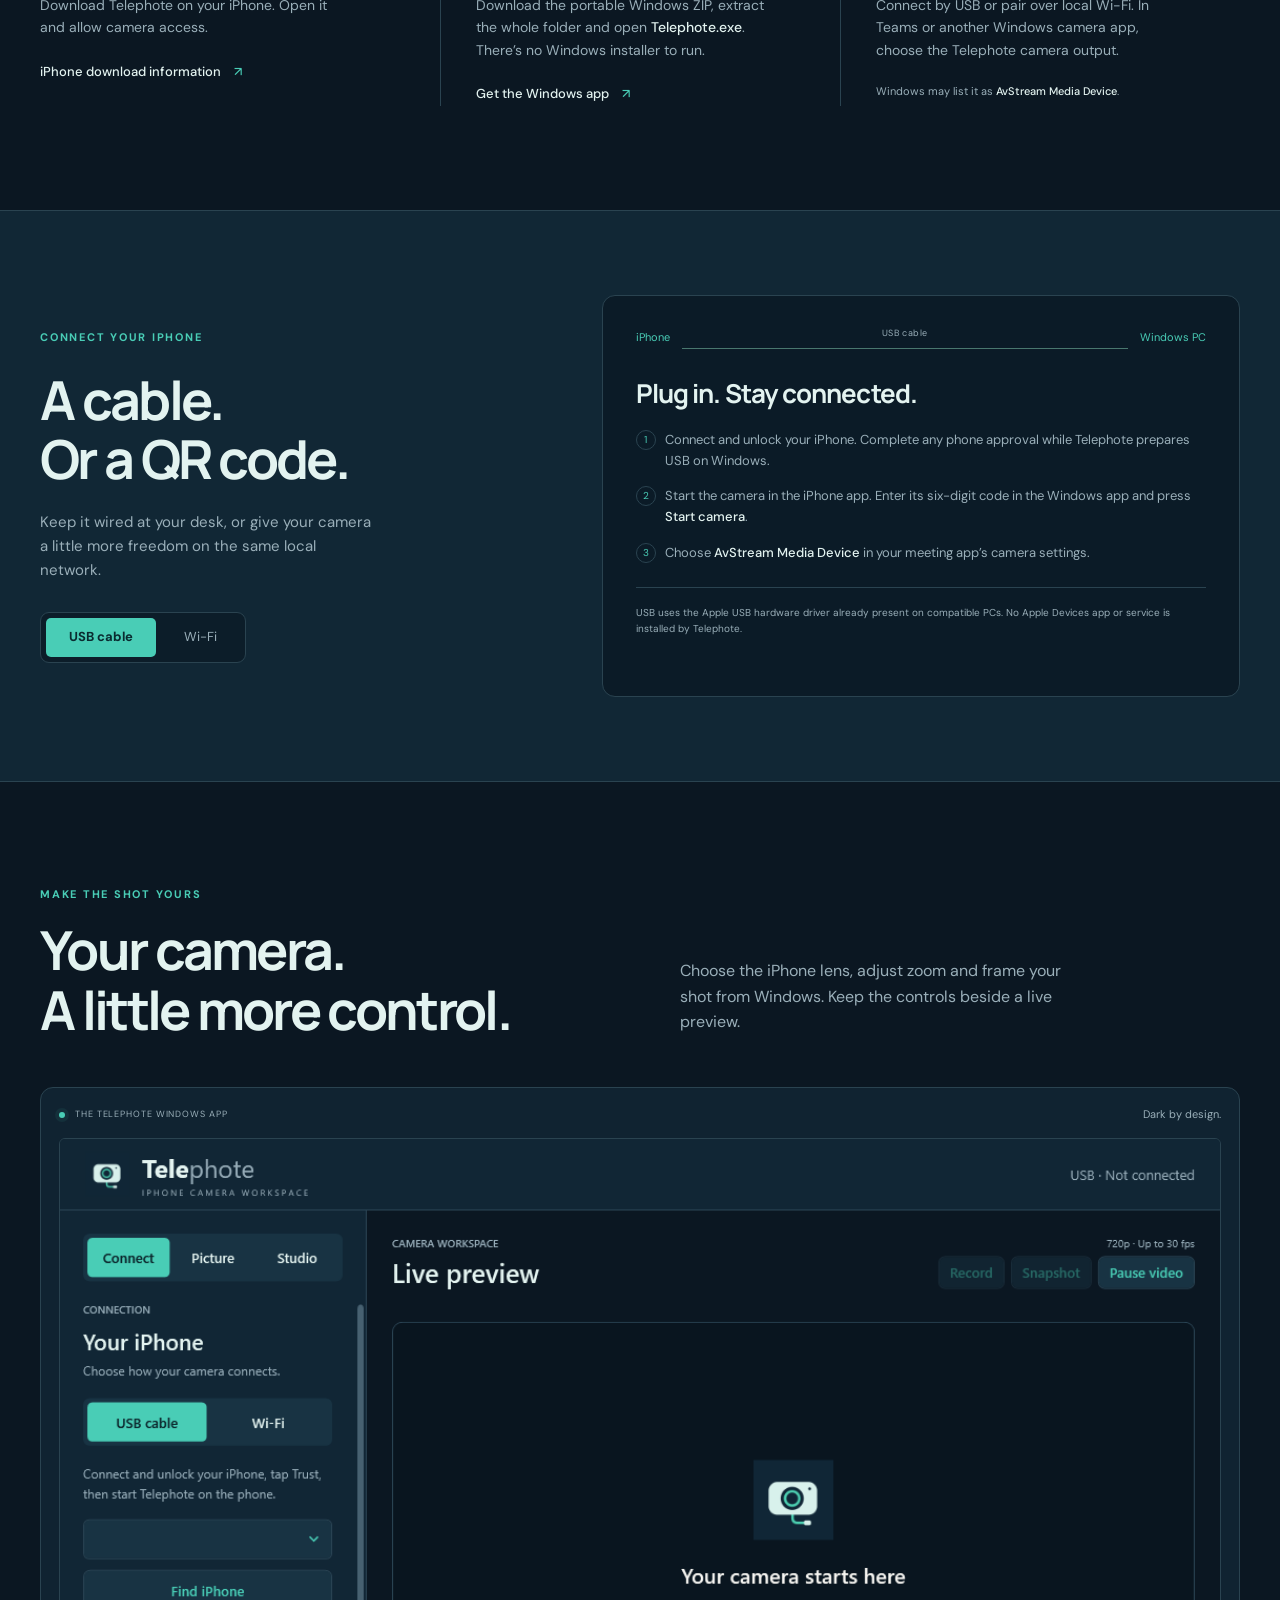
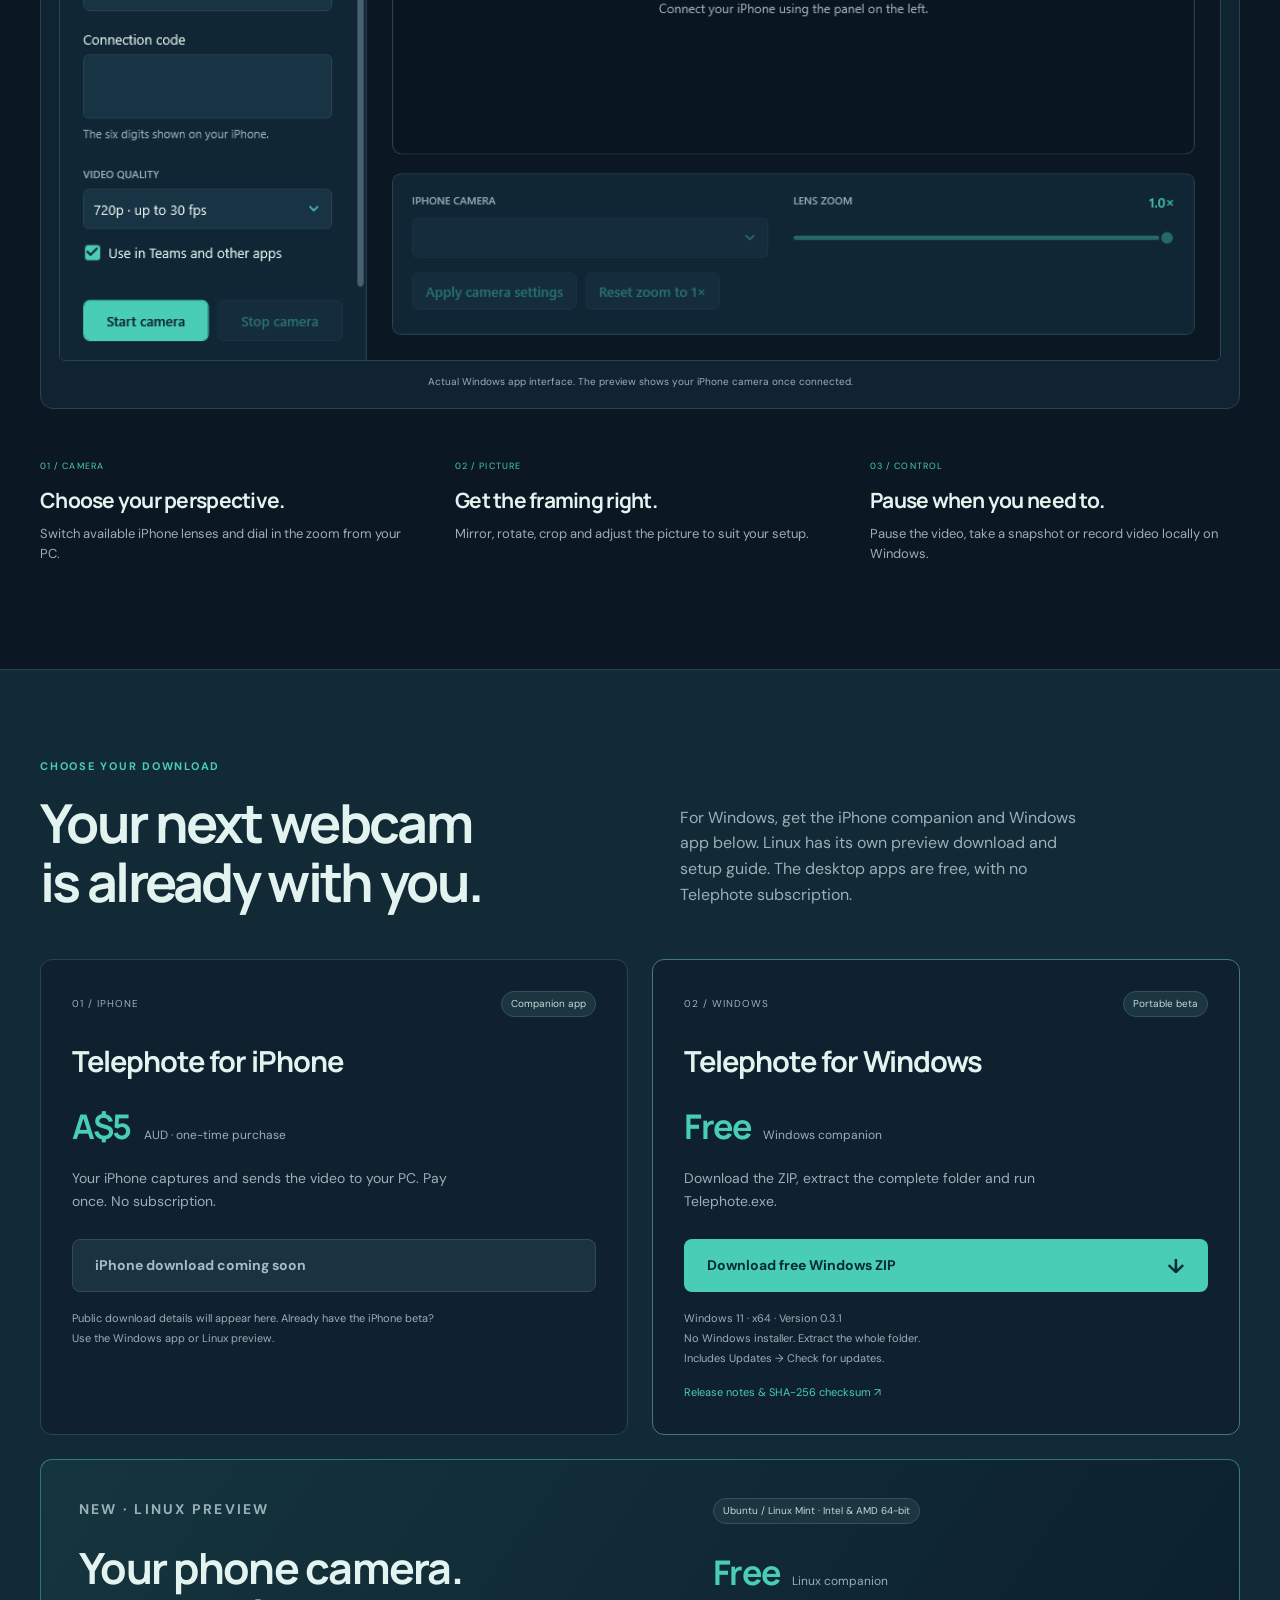
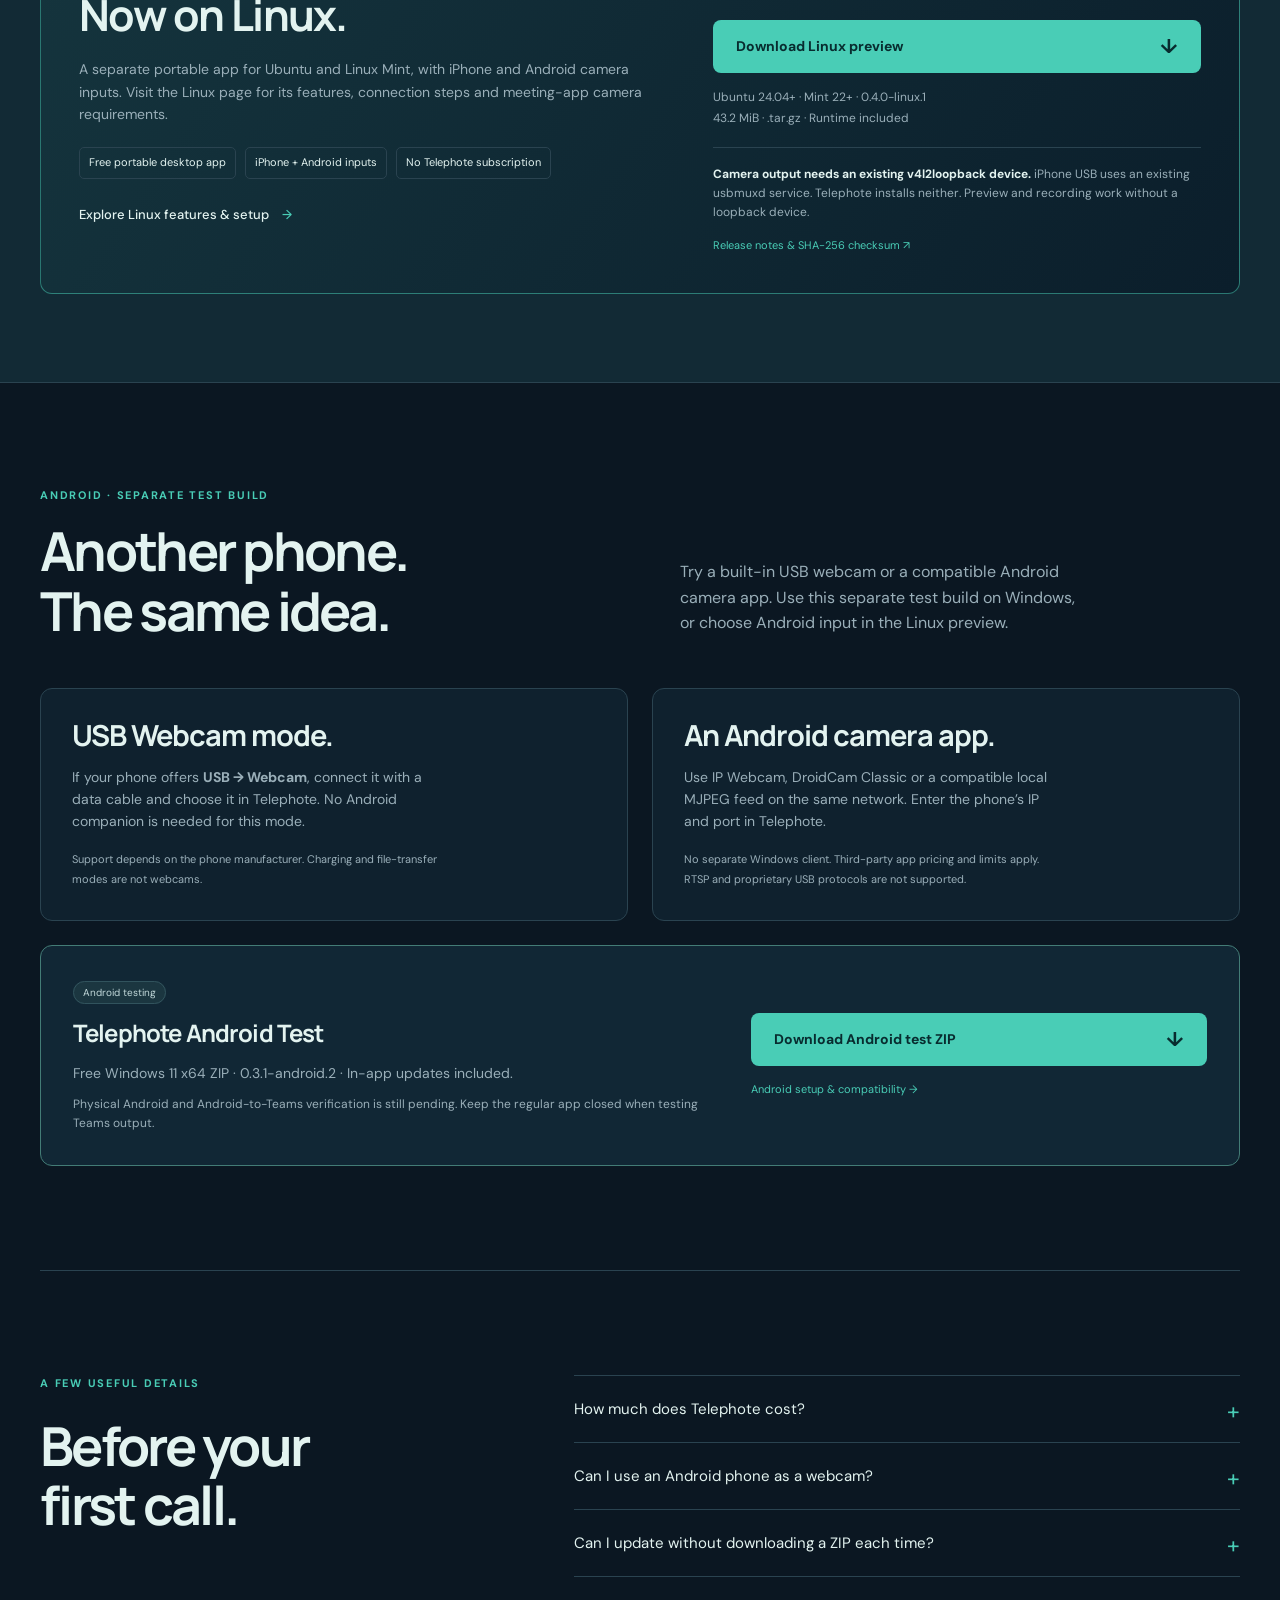
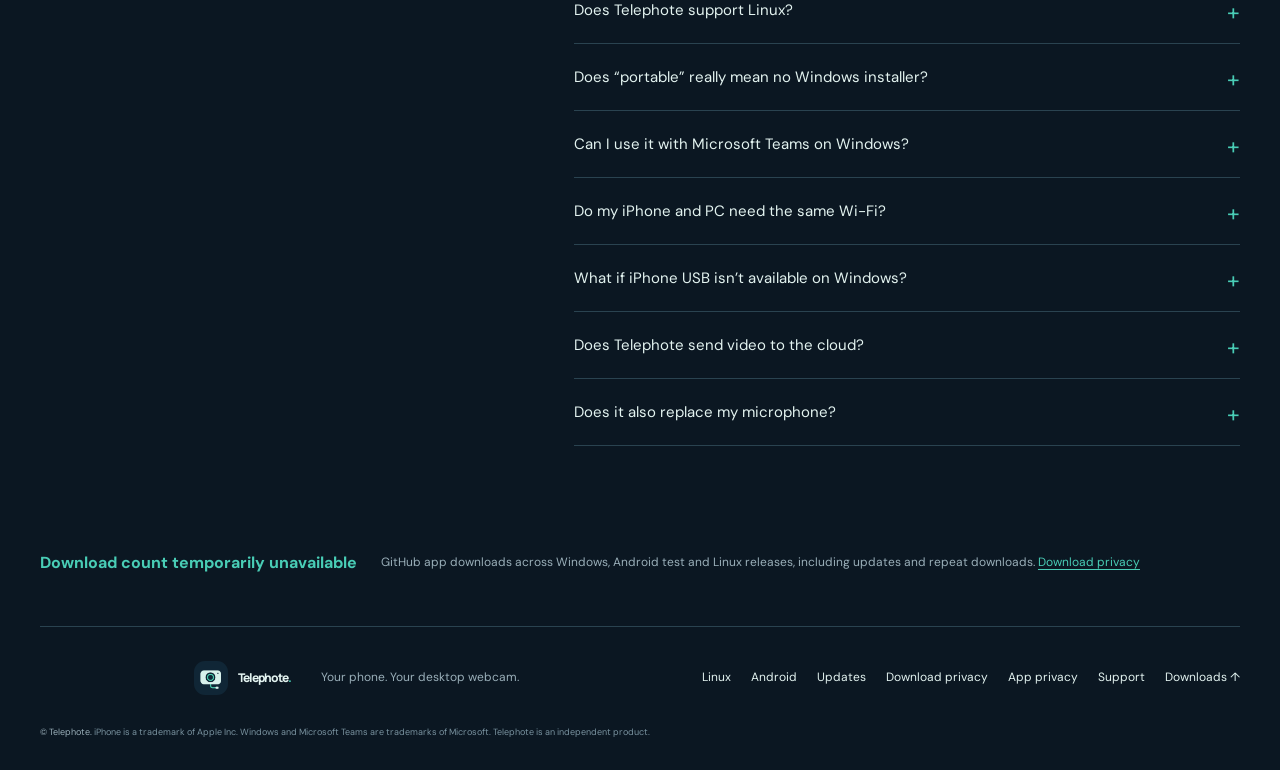
==== commit a3960a41: "Publish Linux preview with separate platform pages" ====
--- a/index.html
+++ b/index.html
@@ -4,12 +4,12 @@
   <meta charset="utf-8">
   <meta name="viewport" content="width=device-width,initial-scale=1">
   <meta name="theme-color" content="#0b1722">
-  <title>iPhone &amp; Android Webcam for Windows | Telephote — No Subscriptions</title>
-  <meta name="description" content="Turn your iPhone into a Windows webcam. Free portable Windows app, A$5 once for iPhone, no subscriptions. USB, Wi-Fi and a separate Android test build.">
+  <title>iPhone &amp; Android Webcam for Windows | Telephote</title>
+  <meta name="description" content="Use your iPhone as a Windows webcam with a free portable app. A$5 once for iPhone, no subscriptions. Android test build and separate Linux preview available.">
   <link rel="canonical" href="https://telephote.co/">
   <meta name="robots" content="index,follow,max-image-preview:large">
   <meta property="og:title" content="Telephote — Your phone. Your Windows webcam.">
-  <meta property="og:description" content="iPhone and Android webcam options for Windows. A$5 once for iPhone. Free portable Windows app. No subscriptions.">
+  <meta property="og:description" content="Phone webcam for Windows and a new Linux preview for Ubuntu and Mint. Free desktop apps. iPhone A$5 once. No subscriptions.">
   <meta property="og:url" content="https://telephote.co/">
   <meta property="og:site_name" content="Telephote">
   <meta property="og:locale" content="en_AU">
@@ -20,7 +20,7 @@
   <meta property="og:image:alt" content="Telephote camera and cable logo">
   <meta name="twitter:card" content="summary">
   <meta name="twitter:title" content="Telephote — Phone Webcam for Windows">
-  <meta name="twitter:description" content="A$5 once for iPhone. Free portable Windows download. No subscriptions. Android test build available.">
+  <meta name="twitter:description" content="Free Windows and Linux preview downloads. iPhone A$5 once. Android camera options. No subscriptions.">
   <meta name="twitter:image" content="https://telephote.co/assets/telephote.png">
   <script type="application/ld+json">
 {
@@ -40,7 +40,7 @@
       "applicationCategory": "MultimediaApplication",
       "url": "https://telephote.co/#downloads",
       "image": "https://telephote.co/assets/telephote.png",
-      "description": "Telephote turns an iPhone into a webcam for Windows over USB or local Wi-Fi. A$5 AUD one-time iPhone purchase, no subscriptions. Public iPhone download coming soon. Free portable Windows companion.",
+      "description": "Telephote turns an iPhone into a webcam for Windows, with a separate Linux preview. A$5 AUD one-time iPhone purchase, no subscriptions. Public iPhone download coming soon. Free desktop companions.",
       "offers": {
         "@type": "Offer",
         "price": "5.00",
@@ -64,6 +64,23 @@
       }
     },
     {
+      "@type": "SoftwareApplication",
+      "@id": "https://telephote.co/linux.html#app",
+      "name": "Telephote for Linux Preview",
+      "operatingSystem": "Ubuntu 24.04+ or Linux Mint 22+, x86-64",
+      "applicationCategory": "MultimediaApplication",
+      "softwareVersion": "0.4.0-linux.1",
+      "url": "https://telephote.co/linux.html",
+      "downloadUrl": "https://github.com/AdminPointsJunkie/telephote-website/releases/download/v0.4.0-linux.1/Telephote-0.4.0-linux.1-linux-x64.tar.gz",
+      "screenshot": "https://telephote.co/assets/linux-app.png",
+      "description": "Free portable Linux phone webcam preview with iPhone QR pairing, Android camera inputs, picture controls, snapshots and recording. Meeting-app output requires an existing accessible v4l2loopback device; iPhone USB requires existing usbmuxd. Live phone and meeting-app testing remains pending.",
+      "offers": {
+        "@type": "Offer",
+        "price": "0",
+        "priceCurrency": "AUD"
+      }
+    },
+    {
       "@type": "FAQPage",
       "mainEntity": [
         {
@@ -71,7 +88,7 @@
           "name": "How much does Telephote cost?",
           "acceptedAnswer": {
             "@type": "Answer",
-            "text": "The Telephote iPhone app costs A$5 (Australian dollars), paid once. The portable Windows app is free. There are no Telephote subscriptions or recurring fees. Both apps are needed for an iPhone webcam; the public iPhone download is coming soon. Third-party Android apps may charge separately."
+            "text": "The Telephote iPhone app costs A$5 (Australian dollars), paid once. The portable Windows app and Linux preview are free. There are no Telephote subscriptions or recurring fees. Both apps are needed for an iPhone webcam; the public iPhone download is coming soon. Third-party Android apps may charge separately."
           }
         },
         {
@@ -87,7 +104,15 @@
           "name": "Can I update without downloading a ZIP each time?",
           "acceptedAnswer": {
             "@type": "Answer",
-            "text": "Version 0.3.1 and the Android test build include Updates → Check for updates. Download a newer matching version inside the app, stop camera and recording, then choose Restart & update. Users of older versions need to extract the updater-enabled ZIP once. Read the update guide."
+            "text": "Windows version 0.3.1 and the Windows Android test build include Updates → Check for updates. Download a newer matching version inside the app, stop camera and recording, then choose Restart & update. Users of older versions need to extract the updater-enabled ZIP once. Linux preview updates are manual: extract the new archive into a new folder. Read the update guide."
+          }
+        },
+        {
+          "@type": "Question",
+          "name": "Does Telephote support Linux?",
+          "acceptedAnswer": {
+            "@type": "Answer",
+            "text": "Yes, a separate free preview targets Ubuntu 24.04+ and Linux Mint 22+ on Intel/AMD 64-bit PCs. It includes iPhone QR pairing, existing usbmuxd USB support, Android MJPEG/UVC inputs, picture controls and recording. Meeting-app output needs an existing accessible v4l2loopback device. Ubuntu automated tests passed; physical phones, Linux Mint and live meeting calls still need testing. Read the Linux setup guide."
           }
         },
         {
@@ -100,7 +125,7 @@
         },
         {
           "@type": "Question",
-          "name": "Can I use it with Microsoft Teams?",
+          "name": "Can I use it with Microsoft Teams on Windows?",
           "acceptedAnswer": {
             "@type": "Answer",
             "text": "Yes, Telephote makes its output available through Windows’ existing camera facilities. Enable “Use in Teams and other apps”, keep Telephote open and choose AvStream Media Device in Teams’ camera settings. Camera availability on a managed work PC still follows your organisation’s policies."
@@ -116,7 +141,7 @@
         },
         {
           "@type": "Question",
-          "name": "What if USB isn’t available on my PC?",
+          "name": "What if iPhone USB isn’t available on Windows?",
           "acceptedAnswer": {
             "@type": "Answer",
             "text": "USB needs a compatible Apple USB hardware driver already on the PC. Telephote doesn’t install one. You can use local Wi-Fi pairing instead when both devices can reach each other on the same network."
@@ -127,7 +152,7 @@
           "name": "Does Telephote send video to the cloud?",
           "acceptedAnswer": {
             "@type": "Answer",
-            "text": "Telephote sends camera video directly to your PC over USB or an encrypted local Wi-Fi connection. Your meeting app handles the online call. Local recordings are saved where you choose on Windows."
+            "text": "Telephote sends iPhone video directly to your computer over USB or encrypted local Wi-Fi. Android stream security depends on the phone app and protocol; plain HTTP MJPEG is unencrypted. Your meeting app handles the online call. Recordings stay in the location you choose on your computer."
           }
         },
         {
@@ -152,17 +177,17 @@
   <a class="skip" href="#main">Skip to content</a>
   <header class="site-header wrap">
     <a class="brand" href="./" aria-label="Telephote home"><img src="assets/telephote.png" width="42" height="42" alt=""><span>Telephote<span class="brand-dot">.</span></span></a>
-    <nav aria-label="Main navigation"><a href="#how-it-works">How it works</a><a href="android.html">Android</a><a class="nav-download" href="#downloads">Get Telephote <span aria-hidden="true">↗</span></a></nav>
+    <nav aria-label="Main navigation"><a href="#how-it-works">How it works</a><a href="android.html">Android</a><a href="linux.html">Linux</a><a class="nav-download" href="#downloads">Get Telephote <span aria-hidden="true">↗</span></a></nav>
   </header>
   <main id="main">
     <section class="hero wrap" aria-labelledby="hero-title">
       <div class="hero-copy">
         <p class="eyebrow"><span class="signal"></span> PHONE WEBCAM FOR WINDOWS</p>
         <h1 id="hero-title">Your phone.<br>Your Windows<br><span>webcam.</span></h1>
-        <p class="hero-intro">A better camera is already in your pocket. Use your iPhone as a Windows webcam over USB or Wi-Fi. Android support is available in a separate test build.</p>
-        <div class="hero-actions"><a class="button primary" href="#downloads">Get Telephote <span aria-hidden="true">↗</span></a><a class="text-link" href="#how-it-works">See how it works <span aria-hidden="true">↓</span></a></div>
+        <p class="hero-intro">A better camera is already in your pocket. Use your iPhone as a Windows webcam over USB or Wi-Fi. Android support is available in a separate Windows test build.</p>
+        <nav class="platform-picker" aria-label="Choose your desktop platform"><a href="/#downloads" aria-current="page">Windows <span>Portable app</span></a><a href="/linux.html">Linux <span>Ubuntu &amp; Mint preview</span></a></nav><div class="hero-actions"><a class="button primary" href="#downloads">Get Telephote <span aria-hidden="true">↗</span></a><a class="text-link" href="#how-it-works">See how it works <span aria-hidden="true">↓</span></a></div>
         <p class="hero-note">Portable on Windows. Unzip, open, connect.<br><strong>No Windows installer.</strong></p>
-        <p class="subscription-promise">No subscriptions. Ever.</p><p class="hero-price">A$5 once for iPhone <span aria-hidden="true">·</span> Free Windows app</p>
+        <p class="subscription-promise">No subscriptions. Ever.</p><p class="hero-price">A$5 once for iPhone <span aria-hidden="true">·</span> Free Windows app</p><a class="linux-announcement" href="linux.html"><span class="badge">NEW</span> Also on Linux: Ubuntu &amp; Mint preview <span aria-hidden="true">→</span></a>
       </div>
       <div class="hero-visual" aria-label="Illustration of an iPhone connected to a Windows webcam app">
         <div class="visual-label"><span class="signal"></span> A NEW JOB FOR YOUR IPHONE</div>
@@ -172,13 +197,13 @@
           <div class="device-controls"><span><span class="signal"></span> Your camera. Your controls.</span><span class="control-pill">USB / Wi-Fi</span></div>
         </div>
         <div class="phone"><div class="phone-notch"></div><img src="assets/telephote.png" width="90" height="90" alt=""><b>Telephote</b><span>iPhone companion</span><div class="phone-button">Your meeting camera</div><div class="phone-home"></div></div>
-        <div class="portable-note"><span class="note-icon" aria-hidden="true">↳</span><div><strong>One portable folder.</strong><span>No Windows setup wizard.</span></div></div>
+        <div class="portable-note"><span class="note-icon" aria-hidden="true">↳</span><div><strong>One portable folder.</strong><span>Download. Extract. Open.</span></div></div>
       </div>
     </section>
     <div class="benefit-strip"><div class="wrap"><span>Portable Windows app</span><span>USB + local Wi-Fi</span><span>Camera &amp; zoom controls</span><span>No subscriptions</span></div></div>
 
     <section class="section wrap" id="how-it-works" aria-labelledby="steps-title">
-      <div class="section-heading"><div><p class="eyebrow">IPHONE SETUP</p><h2 id="steps-title">Two apps.<br>Three simple steps.</h2></div><p>The iPhone app captures your camera. The portable Windows app receives it and makes it available to your meeting app.</p></div>
+      <div class="section-heading"><div><p class="eyebrow">IPHONE SETUP ON WINDOWS</p><h2 id="steps-title">Two apps.<br>Three simple steps.</h2></div><p>The iPhone app captures your camera. The portable Windows app receives it and makes it available to your meeting app.</p></div>
       <div class="steps">
         <article class="step"><span class="step-number">01</span><div class="step-icon" aria-hidden="true">▯</div><h3>Get the iPhone app.</h3><p>Download Telephote on your iPhone. Open it and allow camera access.</p><a class="text-link" href="#downloads">iPhone download information <span aria-hidden="true">↗</span></a></article>
         <article class="step"><span class="step-number">02</span><div class="step-icon" aria-hidden="true">↓</div><h3>Unzip it on Windows.</h3><p>Download the portable Windows ZIP, extract the whole folder and open <strong>Telephote.exe</strong>. There’s no Windows installer to run.</p><a class="text-link" href="#downloads">Get the Windows app <span aria-hidden="true">↗</span></a></article>
@@ -203,32 +228,38 @@
     </section>
 
     <section class="downloads-section" id="downloads" aria-labelledby="download-title"><div class="wrap">
-      <div class="section-heading"><div><p class="eyebrow">GET TELEPHOTE</p><h2 id="download-title">Your next webcam<br>is already with you.</h2></div><p>For iPhone, use the Telephote companion and the free Windows app. For Android, use the separate test build below. No recurring Telephote fees.</p></div>
+      <div class="section-heading"><div><p class="eyebrow">CHOOSE YOUR DOWNLOAD</p><h2 id="download-title">Your next webcam<br>is already with you.</h2></div><p>For Windows, get the iPhone companion and Windows app below. Linux has its own preview download and setup guide. The desktop apps are free, with no Telephote subscription.</p></div>
       <div class="download-cards">
-        <article class="download-card"><div class="download-platform"><span>01 / IPHONE</span><span class="badge">Companion app</span></div><h3>Telephote for iPhone</h3><div class="app-price">A$5 <span>AUD · one-time purchase</span></div><p>Your iPhone captures and sends the video to your PC. Pay once. No subscription.</p><button class="button unavailable" type="button" disabled>iPhone download coming soon</button><p class="download-meta">Public download details will appear here. Already have the iPhone beta? You can use the Windows download.</p></article>
+        <article class="download-card"><div class="download-platform"><span>01 / IPHONE</span><span class="badge">Companion app</span></div><h3>Telephote for iPhone</h3><div class="app-price">A$5 <span>AUD · one-time purchase</span></div><p>Your iPhone captures and sends the video to your PC. Pay once. No subscription.</p><button class="button unavailable" type="button" disabled>iPhone download coming soon</button><p class="download-meta">Public download details will appear here. Already have the iPhone beta? Use the Windows app or Linux preview.</p></article>
         <article class="download-card windows-download"><div class="download-platform"><span>02 / WINDOWS</span><span class="badge">Portable beta</span></div><h3>Telephote for Windows</h3><div class="app-price">Free <span>Windows companion</span></div><p>Download the ZIP, extract the complete folder and run Telephote.exe.</p><a class="button primary" href="https://github.com/AdminPointsJunkie/telephote-website/releases/download/v0.3.1/Telephote-0.3.1-portable-x64.zip">Download free Windows ZIP <span aria-hidden="true">↓</span></a><p class="download-meta">Windows 11 · x64 · Version 0.3.1<br>No Windows installer. Extract the whole folder.<br>Includes Updates → Check for updates.</p><a class="small-link" href="https://github.com/AdminPointsJunkie/telephote-website/releases/tag/v0.3.1">Release notes &amp; SHA-256 checksum ↗</a></article>
       </div>
+
+      <article class="linux-download" id="linux" aria-labelledby="linux-title">
+        <div><p class="eyebrow">NEW · LINUX PREVIEW</p><h3 id="linux-title">Your phone camera.<br>Now on Linux.</h3><p>A separate portable app for Ubuntu and Linux Mint, with iPhone and Android camera inputs. Visit the Linux page for its features, connection steps and meeting-app camera requirements.</p><ul class="linux-highlights"><li>Free portable desktop app</li><li>iPhone + Android inputs</li><li>No Telephote subscription</li></ul><a class="text-link" href="linux.html">Explore Linux features &amp; setup <span aria-hidden="true">→</span></a></div>
+        <div class="linux-download-action"><span class="badge">Ubuntu / Linux Mint · Intel &amp; AMD 64-bit</span><div class="app-price">Free <span>Linux companion</span></div><a class="button primary" href="https://github.com/AdminPointsJunkie/telephote-website/releases/download/v0.4.0-linux.1/Telephote-0.4.0-linux.1-linux-x64.tar.gz">Download Linux preview <span aria-hidden="true">↓</span></a><p class="download-meta">Ubuntu 24.04+ · Mint 22+ · 0.4.0-linux.1<br>43.2 MiB · .tar.gz · Runtime included</p><p class="linux-requirements"><strong>Camera output needs an existing v4l2loopback device.</strong> iPhone USB uses an existing usbmuxd service. Telephote installs neither. Preview and recording work without a loopback device.</p><a class="small-link" href="https://github.com/AdminPointsJunkie/telephote-website/releases/tag/v0.4.0-linux.1">Release notes &amp; SHA-256 checksum ↗</a></div>
+      </article>
     </div></section>
 
 
     <section class="section wrap android-section" id="android" aria-labelledby="android-title">
-      <div class="section-heading"><div><p class="eyebrow">ANDROID · SEPARATE TEST BUILD</p><h2 id="android-title">Another phone.<br>The same idea.</h2></div><p>Try a built-in USB webcam or connect a compatible Android camera app. Keep this test download in its own folder.</p></div>
+      <div class="section-heading"><div><p class="eyebrow">ANDROID · SEPARATE TEST BUILD</p><h2 id="android-title">Another phone.<br>The same idea.</h2></div><p>Try a built-in USB webcam or a compatible Android camera app. Use this separate test build on Windows, or choose Android input in the Linux preview.</p></div>
       <div class="download-cards"><article class="download-card"><h3>USB Webcam mode.</h3><p>If your phone offers <strong>USB → Webcam</strong>, connect it with a data cable and choose it in Telephote. No Android companion is needed for this mode.</p><p class="download-meta">Support depends on the phone manufacturer. Charging and file-transfer modes are not webcams.</p></article><article class="download-card"><h3>An Android camera app.</h3><p>Use IP Webcam, DroidCam Classic or a compatible local MJPEG feed on the same network. Enter the phone’s IP and port in Telephote.</p><p class="download-meta">No separate Windows client. Third-party app pricing and limits apply. RTSP and proprietary USB protocols are not supported.</p></article></div>
       <div class="android-download"><div><span class="badge">Android testing</span><h3>Telephote Android Test</h3><p>Free Windows 11 x64 ZIP · 0.3.1-android.2 · In-app updates included.</p><p class="download-meta">Physical Android and Android-to-Teams verification is still pending. Keep the regular app closed when testing Teams output.</p></div><div><a class="button primary" href="https://github.com/AdminPointsJunkie/telephote-website/releases/download/v0.3.1-android.2/Telephote-Android-Test-x64.zip">Download Android test ZIP <span aria-hidden="true">↓</span></a><a class="small-link" href="android.html">Android setup &amp; compatibility →</a></div></div>
     </section>
     <section class="section wrap faq-section" aria-labelledby="faq-title"><div><p class="eyebrow">A FEW USEFUL DETAILS</p><h2 id="faq-title">Before your<br>first call.</h2></div><div class="faq-list">
-      <details><summary>How much does Telephote cost?</summary><p>The Telephote iPhone app costs A$5 (Australian dollars), paid once. The portable Windows app is free. There are no Telephote subscriptions or recurring fees. Both apps are needed for an iPhone webcam; the public iPhone download is coming soon. Third-party Android apps may charge separately.</p></details>
+      <details><summary>How much does Telephote cost?</summary><p>The Telephote iPhone app costs A$5 (Australian dollars), paid once. The portable Windows app and Linux preview are free. There are no Telephote subscriptions or recurring fees. Both apps are needed for an iPhone webcam; the public iPhone download is coming soon. Third-party Android apps may charge separately.</p></details>
       <details><summary>Can I use an Android phone as a webcam?</summary><p>The separate Android test build accepts a phone’s built-in USB Webcam mode or a local MJPEG feed from an Android webcam app, such as IP Webcam or DroidCam Classic. USB Webcam mode needs no phone companion. Network streaming needs a compatible phone app. Physical Android testing is still in progress. <a href="android.html">Read the Android setup guide</a>.</p></details>
-      <details><summary>Can I update without downloading a ZIP each time?</summary><p>Version 0.3.1 and the Android test build include Updates → Check for updates. Download a newer matching version inside the app, stop camera and recording, then choose Restart &amp; update. Users of older versions need to extract the updater-enabled ZIP once. <a href="updates.html">Read the update guide</a>.</p></details>
+      <details><summary>Can I update without downloading a ZIP each time?</summary><p>Windows version 0.3.1 and the Windows Android test build include Updates → Check for updates. Download a newer matching version inside the app, stop camera and recording, then choose Restart &amp; update. Users of older versions need to extract the updater-enabled ZIP once. Linux preview updates are manual: extract the new archive into a new folder. <a href="updates.html">Read the update guide</a>.</p></details>
+      <details><summary>Does Telephote support Linux?</summary><p>Yes, a separate free preview targets Ubuntu 24.04+ and Linux Mint 22+ on Intel/AMD 64-bit PCs. It includes iPhone QR pairing, existing usbmuxd USB support, Android MJPEG/UVC inputs, picture controls and recording. Meeting-app output needs an existing accessible v4l2loopback device. Ubuntu automated tests passed; physical phones, Linux Mint and live meeting calls still need testing. <a href="linux.html">Read the Linux setup guide</a>.</p></details>
       <details><summary>Does “portable” really mean no Windows installer?</summary><p>Yes. Extract the complete ZIP and run Telephote.exe from its folder. The Windows runtime is included. The iPhone companion is a separate app that needs to be installed on your phone.</p></details>
-      <details><summary>Can I use it with Microsoft Teams?</summary><p>Yes, Telephote makes its output available through Windows’ existing camera facilities. Enable “Use in Teams and other apps”, keep Telephote open and choose AvStream Media Device in Teams’ camera settings. Camera availability on a managed work PC still follows your organisation’s policies.</p></details>
+      <details><summary>Can I use it with Microsoft Teams on Windows?</summary><p>Yes, Telephote makes its output available through Windows’ existing camera facilities. Enable “Use in Teams and other apps”, keep Telephote open and choose AvStream Media Device in Teams’ camera settings. Camera availability on a managed work PC still follows your organisation’s policies.</p></details>
       <details><summary>Do my iPhone and PC need the same Wi-Fi?</summary><p>Only for Wi-Fi pairing. Both devices must be on the same local network; your PC can also be connected by Ethernet. A direct USB connection does not depend on the phone and PC sharing Wi-Fi.</p></details>
-      <details><summary>What if USB isn’t available on my PC?</summary><p>USB needs a compatible Apple USB hardware driver already on the PC. Telephote doesn’t install one. You can use local Wi-Fi pairing instead when both devices can reach each other on the same network.</p></details>
-      <details><summary>Does Telephote send video to the cloud?</summary><p>Telephote sends camera video directly to your PC over USB or an encrypted local Wi-Fi connection. Your meeting app handles the online call. Local recordings are saved where you choose on Windows.</p></details>
+      <details><summary>What if iPhone USB isn’t available on Windows?</summary><p>USB needs a compatible Apple USB hardware driver already on the PC. Telephote doesn’t install one. You can use local Wi-Fi pairing instead when both devices can reach each other on the same network.</p></details>
+      <details><summary>Does Telephote send video to the cloud?</summary><p>Telephote sends iPhone video directly to your computer over USB or encrypted local Wi-Fi. Android stream security depends on the phone app and protocol; plain HTTP MJPEG is unencrypted. Your meeting app handles the online call. Recordings stay in the location you choose on your computer.</p></details>
       <details><summary>Does it also replace my microphone?</summary><p>Telephote carries video. Keep using your headset, laptop microphone or another microphone selected in your meeting app.</p></details>
     </div></section>
-    <aside class="wrap download-stat" aria-label="Download statistics"><strong data-download-count>Download count loading…</strong><span>GitHub ZIP downloads across all releases, including updates and repeat downloads. <a href="privacy.html">Download privacy</a></span></aside>
+    <aside class="wrap download-stat" aria-label="Download statistics"><strong data-download-count>Download count loading…</strong><span>GitHub app downloads across Windows, Android test and Linux releases, including updates and repeat downloads. <a href="privacy.html">Download privacy</a></span></aside>
   </main>
-  <footer class="wrap footer"><a class="brand" href="./"><img src="assets/telephote.png" width="34" height="34" alt=""><span>Telephote<span class="brand-dot">.</span></span></a><p>Your phone. Your Windows webcam.</p><div class="footer-links"><a href="android.html">Android</a><a href="updates.html">Updates</a><a href="privacy.html">Download privacy</a><a href="/privacy/">App privacy</a><a href="/support/">Support</a><a href="#downloads">Downloads ↑</a></div><small>iPhone is a trademark of Apple Inc. Windows and Microsoft Teams are trademarks of Microsoft. Telephote is an independent product.</small></footer>
+  <footer class="wrap footer"><a class="brand" href="./"><img src="assets/telephote.png" width="34" height="34" alt=""><span>Telephote<span class="brand-dot">.</span></span></a><p>Your phone. Your desktop webcam.</p><div class="footer-links"><a href="linux.html">Linux</a><a href="android.html">Android</a><a href="updates.html">Updates</a><a href="privacy.html">Download privacy</a><a href="/privacy/">App privacy</a><a href="/support/">Support</a><a href="#downloads">Downloads ↑</a></div><small>iPhone is a trademark of Apple Inc. Windows and Microsoft Teams are trademarks of Microsoft. Telephote is an independent product.</small></footer>
 </body>
 </html>
--- a/styles.css
+++ b/styles.css
@@ -7,3 +7,7 @@
 .hero-price{font-size:12px;color:var(--ink);margin-top:14px}.hero-price>span{color:var(--mint);padding:0 7px}.app-price{font-family:var(--display);font-size:34px;font-weight:700;color:var(--mint);letter-spacing:-.04em;margin-top:21px}.app-price>span{font-family:var(--font);font-size:12px;font-weight:400;letter-spacing:0;color:var(--muted);margin-left:7px}
 
 .subscription-promise{display:inline-block;margin-top:23px;padding:7px 12px;border:1px solid #49cdb655;border-radius:6px;color:var(--mint);font-weight:700;font-size:15px}.android-section{border-bottom:1px solid var(--line)}.android-download{display:grid;grid-template-columns:1.4fr 1fr;gap:40px;margin-top:24px;padding:32px;border:1px solid #437c76;border-radius:12px;background:var(--panel)}.android-download h3{margin:16px 0}.android-download p{color:var(--muted);font-size:14px}.android-download .download-meta{font-size:12px;margin-top:10px}.android-download>div:last-child{display:flex;flex-direction:column;justify-content:center}.footer-links{display:flex;gap:20px;flex-wrap:wrap;margin-left:auto;font-size:12px}.download-stat{display:flex;gap:24px;align-items:center;padding-bottom:50px}.download-stat strong{color:var(--mint);white-space:nowrap}.download-stat span{color:var(--muted);font-size:12px}.faq-list a,.guide a:not(.button),.download-stat a{color:var(--mint);text-decoration:underline;text-underline-offset:3px}.guide{max-width:850px;padding-top:55px;padding-bottom:80px}.guide h1{font-size:clamp(40px,5vw,66px);max-width:800px;margin-bottom:30px}.guide .lead{font-size:20px;color:var(--ink)}.guide h2{font-size:30px;letter-spacing:-.035em;margin:44px 0 20px}.guide p,.guide li{color:var(--muted);margin:14px 0}.guide strong{color:var(--ink)}.guide ol{padding-left:24px}.guide-back{padding-top:30px}@media(max-width:720px){.android-download{grid-template-columns:1fr;gap:15px;padding:25px}.download-stat{align-items:start;flex-direction:column;gap:8px}.footer-links{margin-left:0}.guide{padding-top:28px}.guide .lead{font-size:18px}}
+
+.hero-note a{color:var(--mint);text-decoration:underline;text-underline-offset:3px}.linux-announcement{display:inline-flex;align-items:center;gap:10px;margin-top:20px;color:var(--mint);font-size:14px}.linux-download{display:grid;grid-template-columns:1.2fr 1fr;gap:48px;margin-top:24px;padding:38px;border:1px solid #49cdb680;border-radius:12px;background:linear-gradient(125deg,#15353e,#0b1e2b)}.linux-download h3{font-family:var(--display);font-size:clamp(30px,3.6vw,43px);letter-spacing:-.04em;line-height:1.1;margin:14px 0 20px}.linux-download p{font-size:14px;color:var(--muted)}.linux-highlights{list-style:none;padding:0;margin:22px 0;display:flex;gap:9px;flex-wrap:wrap}.linux-highlights li{font-size:11px;padding:6px 9px;border:1px solid var(--line);border-radius:5px;color:var(--ink)}.linux-download-action{display:flex;flex-direction:column;align-items:stretch;justify-content:center}.linux-download-action>.badge{align-self:flex-start;letter-spacing:0}.linux-download .button{margin-top:20px}.linux-download .download-meta{font-size:12px;line-height:1.8;margin-top:14px}.linux-download .linux-requirements{margin-top:17px;padding-top:17px;border-top:1px solid var(--line);font-size:12px}.linux-requirements strong{color:var(--ink)}.linux-hero{display:grid;grid-template-columns:.95fr 1.05fr;gap:50px;align-items:center;padding-top:48px;padding-bottom:68px}.linux-hero h1{font-family:var(--display);font-size:clamp(52px,5.5vw,76px);letter-spacing:-.055em;line-height:1.04;margin:24px 0}.linux-hero h1 span{color:var(--mint)}.linux-hero .lead{font-size:17px;color:var(--muted);line-height:1.7}.linux-hero .hero-actions{flex-wrap:wrap;margin:24px 0 16px}.linux-hero .download-meta{font-size:12px;line-height:1.8;color:var(--muted)}.linux-hero-requirement{font-size:12px;color:var(--muted);margin-top:16px;padding-top:16px;border-top:1px solid var(--line)}.linux-hero .app-preview{padding:12px}.linux-guide{padding-top:14px}.requirements-box{background:var(--panel);border:1px solid #49cdb660;border-radius:10px;padding:10px 24px}.guide code{overflow-wrap:anywhere;font-size:.9em;color:var(--ink)}.guide h2[id]{scroll-margin-top:30px}@media(max-width:850px){.linux-hero{grid-template-columns:1fr;gap:30px}.linux-hero .app-preview{max-width:700px}.linux-download{gap:28px;padding:28px}.linux-download-action>.badge{line-height:1.6}}@media(max-width:720px){.linux-download{grid-template-columns:1fr;padding:25px;gap:28px}.linux-hero{padding-top:28px;padding-bottom:40px}.linux-hero h1{font-size:clamp(52px,12vw,72px)}.linux-hero .hero-actions{align-items:flex-start}.requirements-box{padding:8px 18px}.linux-download-action>.badge{font-size:10px}}
+
+.platform-picker{display:grid;grid-template-columns:1fr 1fr;gap:8px;max-width:440px;margin:24px 0 0}.platform-picker a{display:flex;flex-direction:column;align-items:flex-start;gap:3px;padding:12px 16px;border:1px solid var(--line);border-radius:8px;color:var(--ink);font-weight:600;font-size:14px;background:#102431}.platform-picker a span{font-size:10px;font-weight:400;color:var(--muted)}.platform-picker a[aria-current=page]{border-color:var(--mint);background:#173b40;color:var(--mint)}.platform-picker a:hover{border-color:var(--mint)}.linux-hero .platform-picker{margin-top:20px;margin-bottom:24px}@media(max-width:720px){.platform-picker a:not(.nav-download){display:flex}.platform-picker{gap:8px;max-width:none}.platform-picker a{padding:11px 12px}.platform-picker a span{font-size:10px}}
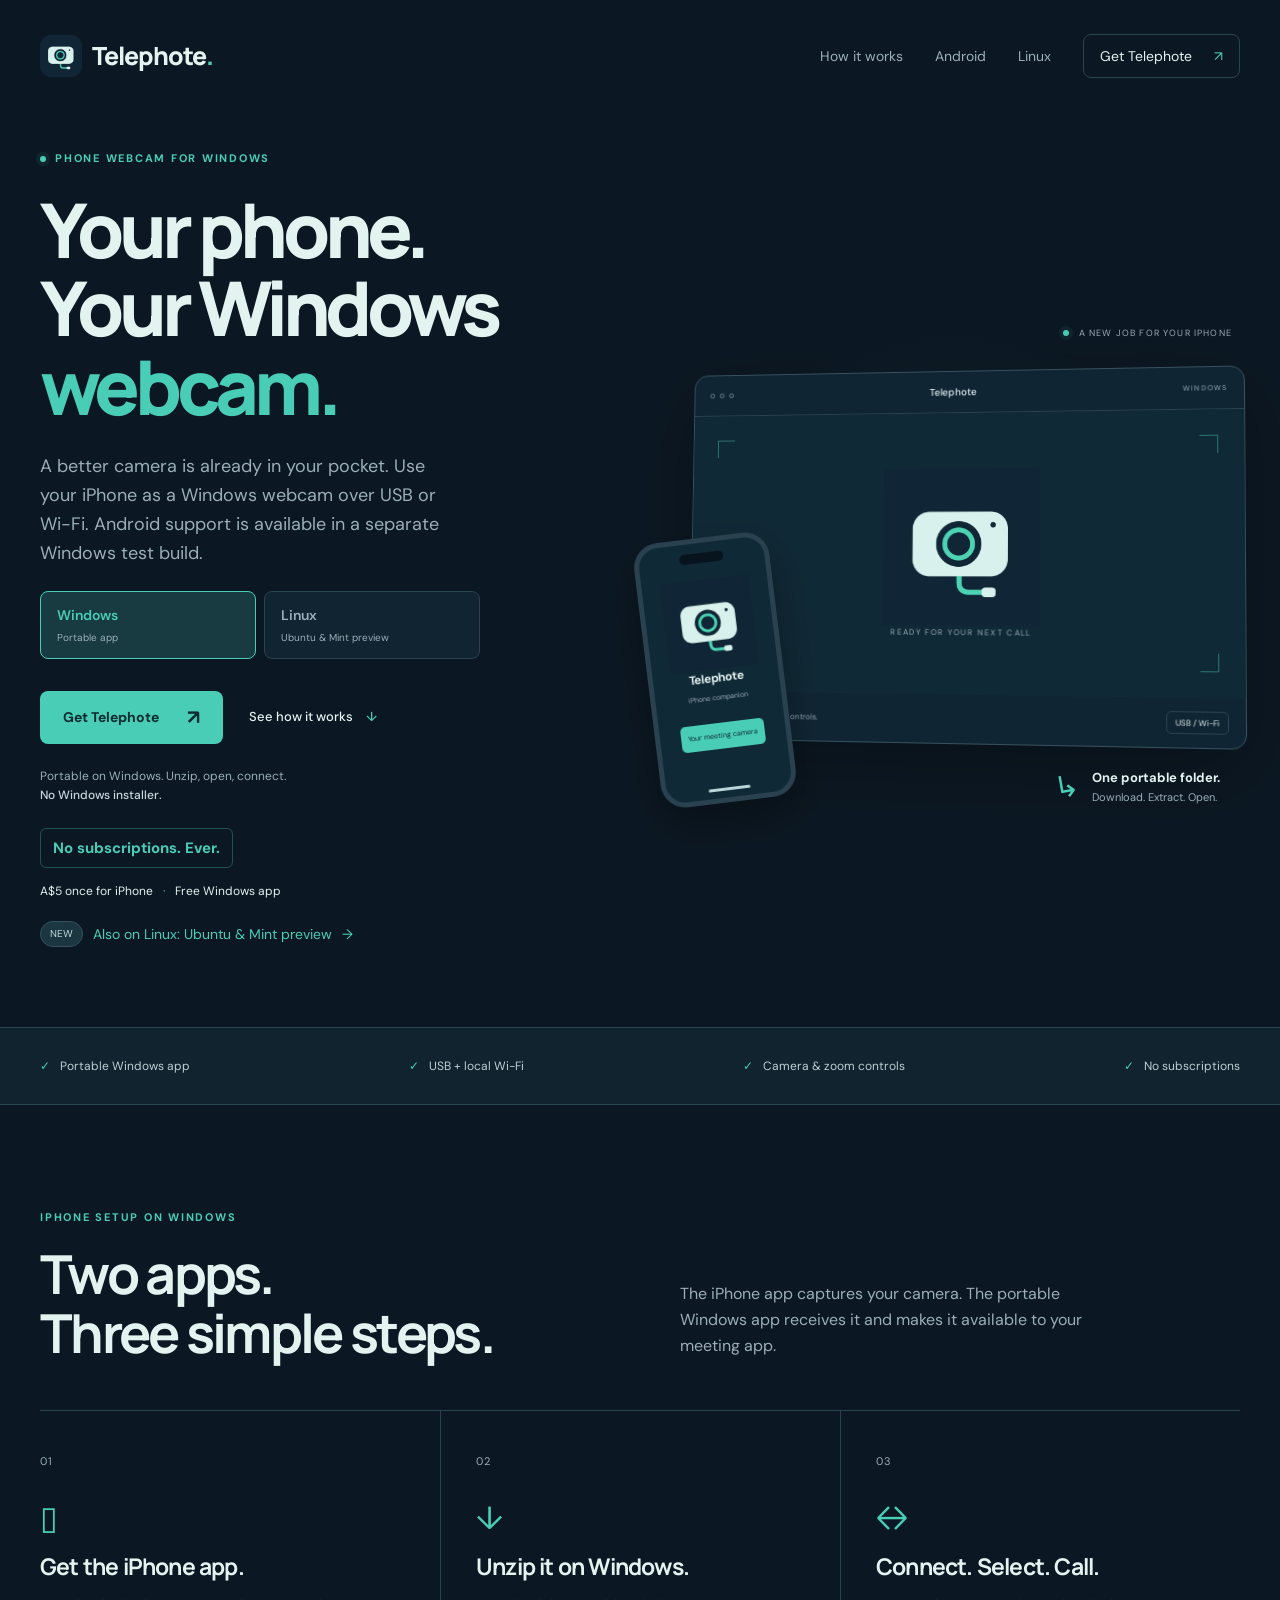
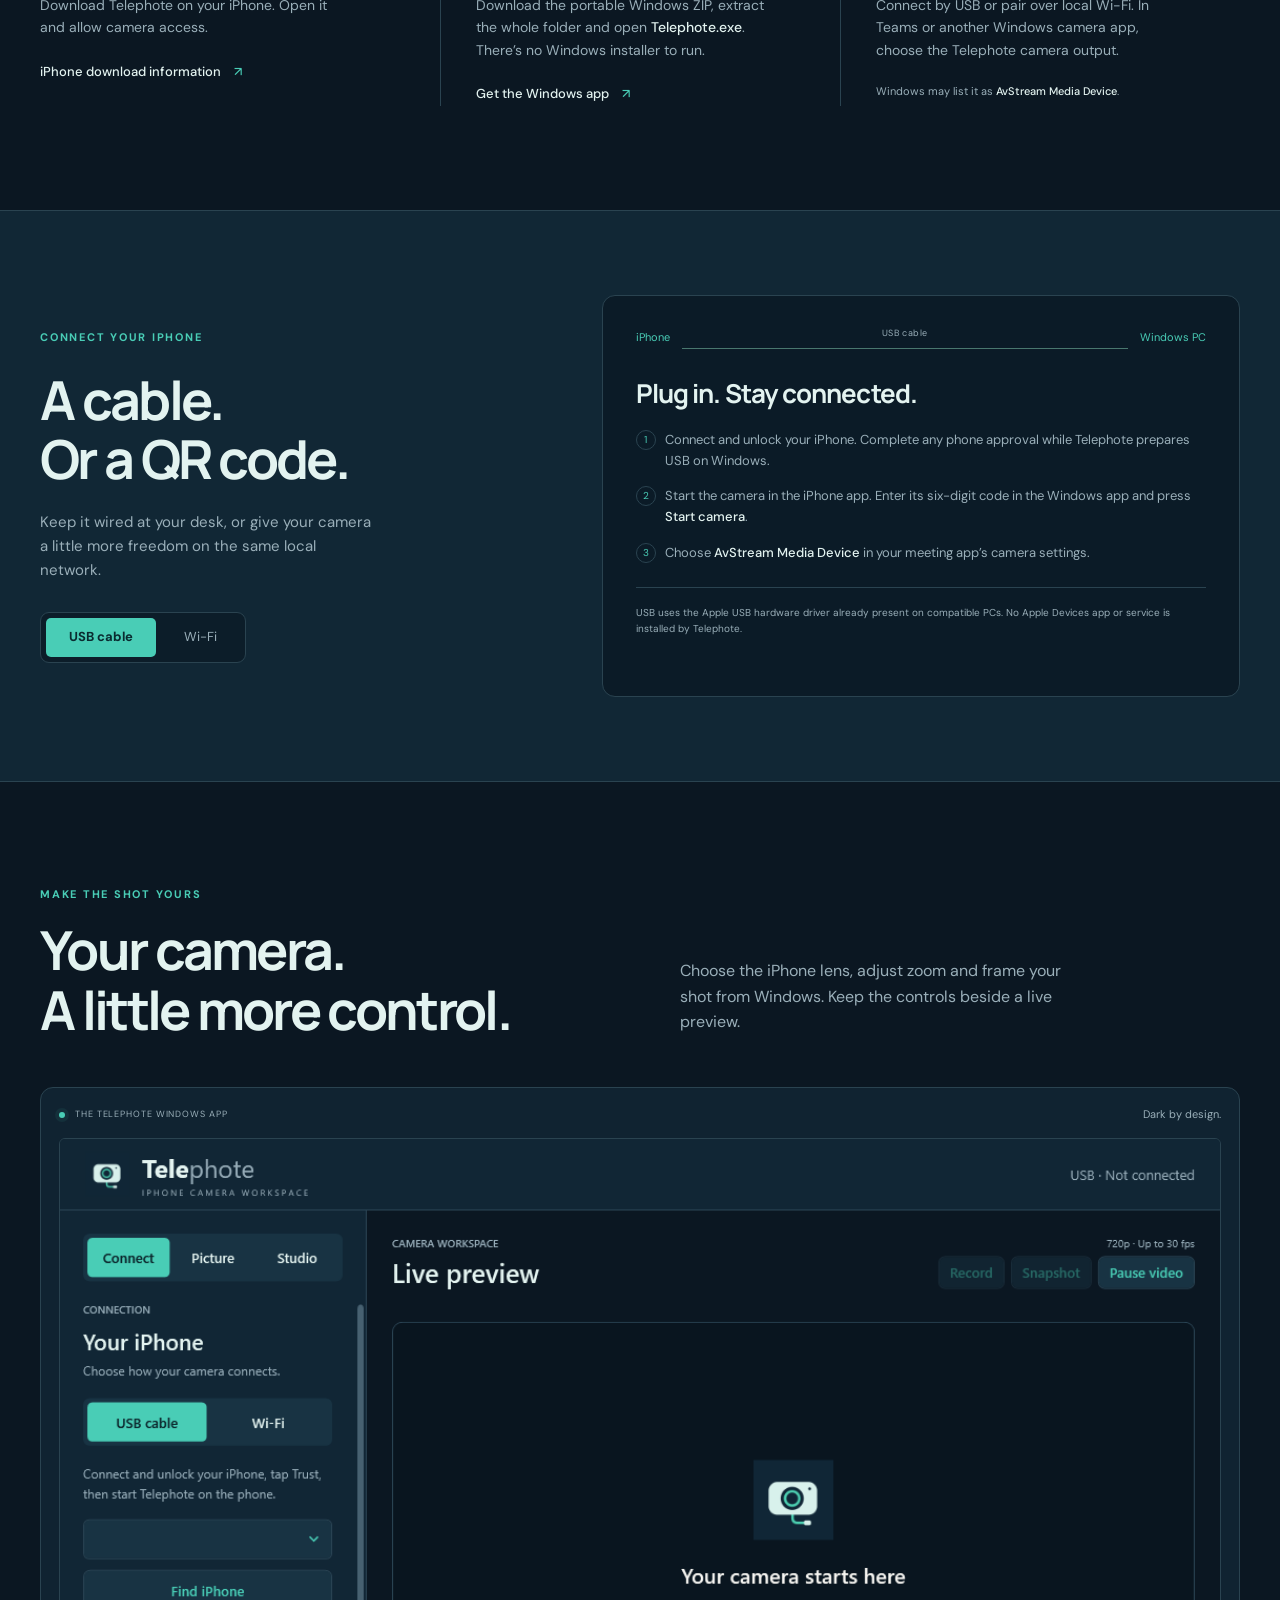
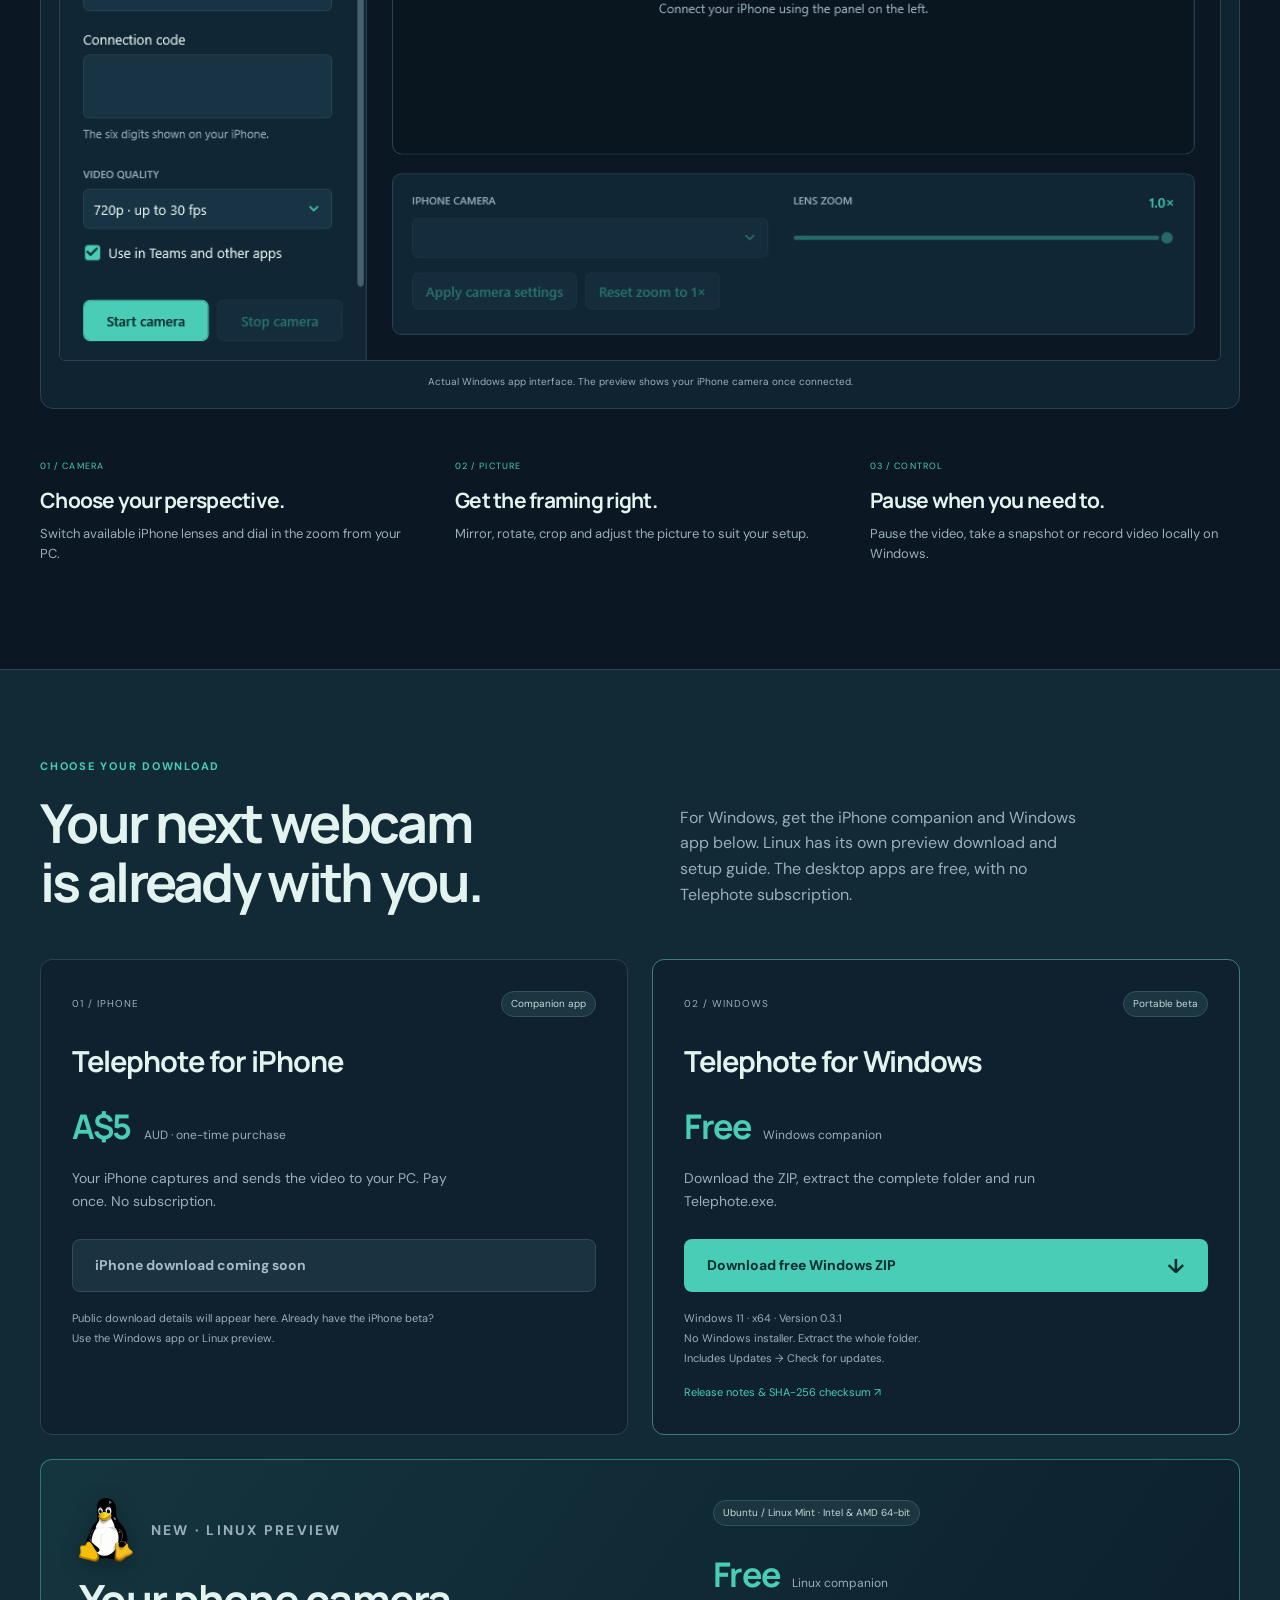
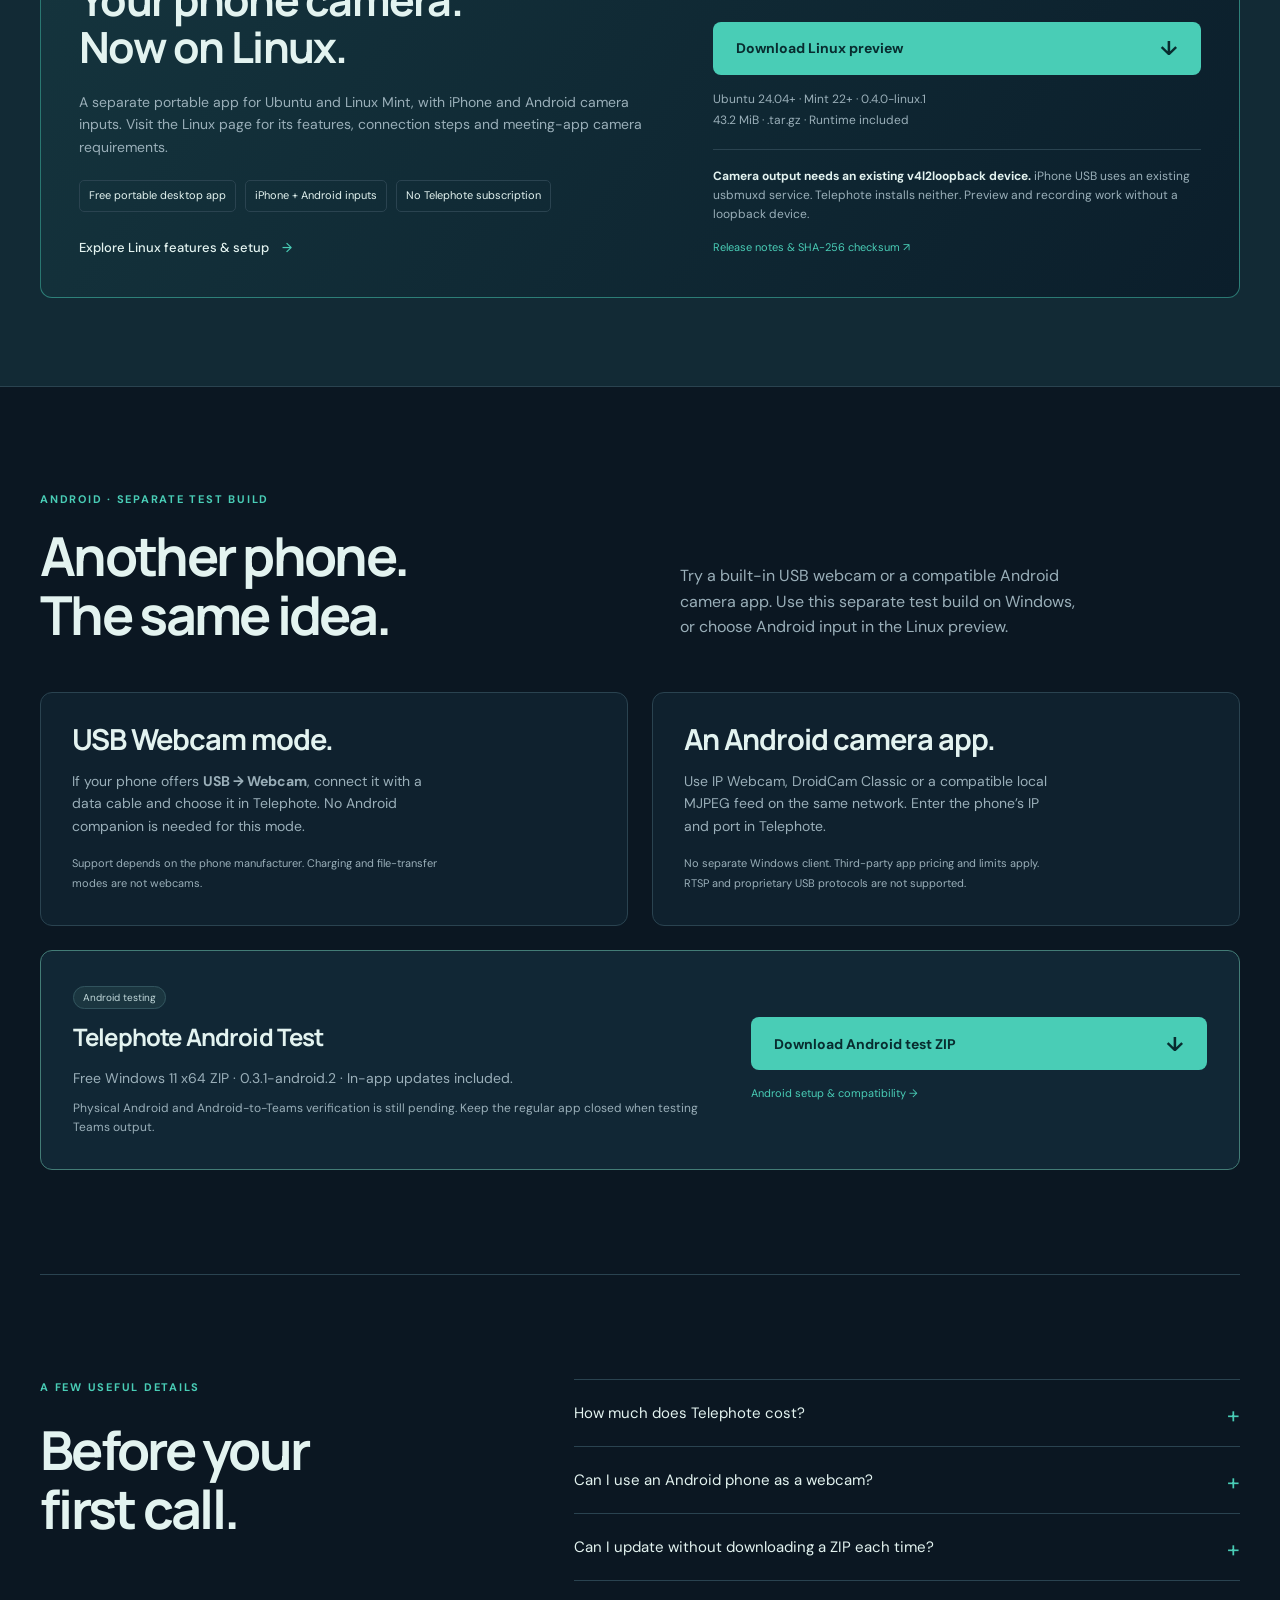
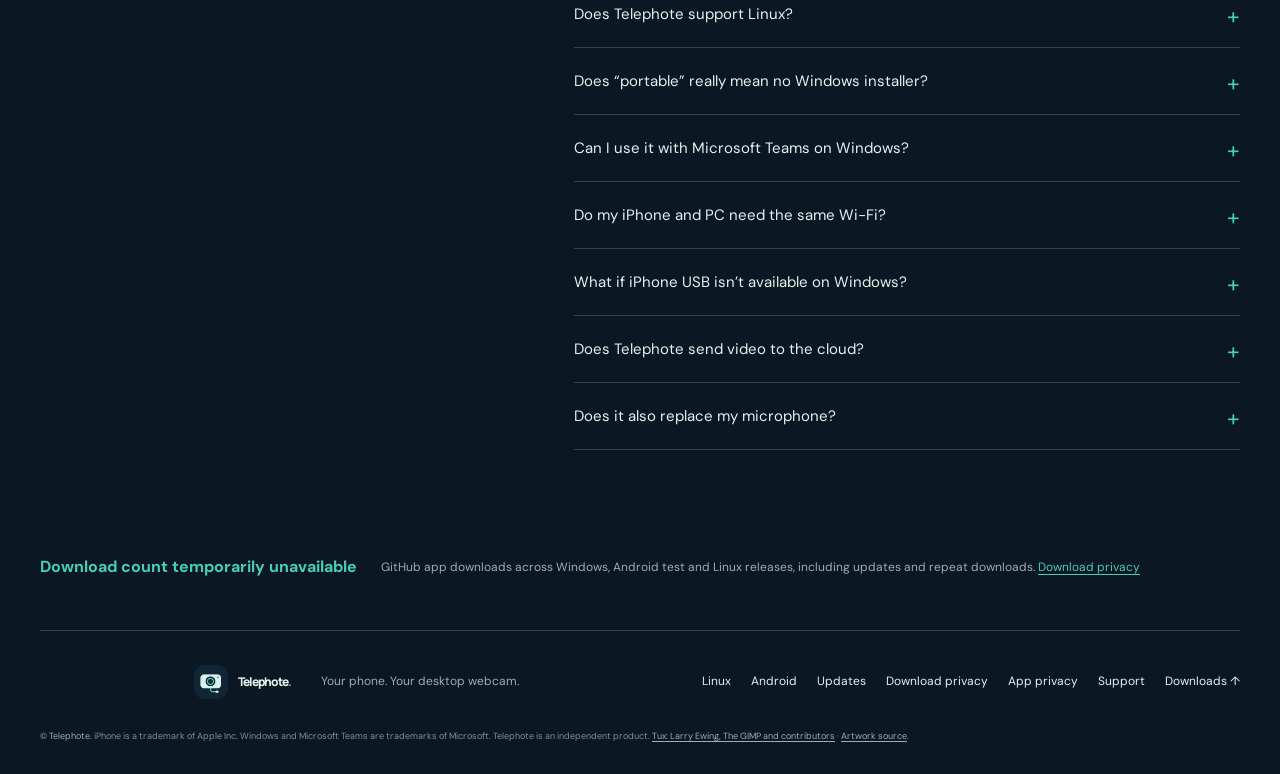
==== commit ca1b56d9: "Add Tux artwork to Linux page and download card" ====
--- a/index.html
+++ b/index.html
@@ -235,7 +235,7 @@
       </div>
 
       <article class="linux-download" id="linux" aria-labelledby="linux-title">
-        <div><p class="eyebrow">NEW · LINUX PREVIEW</p><h3 id="linux-title">Your phone camera.<br>Now on Linux.</h3><p>A separate portable app for Ubuntu and Linux Mint, with iPhone and Android camera inputs. Visit the Linux page for its features, connection steps and meeting-app camera requirements.</p><ul class="linux-highlights"><li>Free portable desktop app</li><li>iPhone + Android inputs</li><li>No Telephote subscription</li></ul><a class="text-link" href="linux.html">Explore Linux features &amp; setup <span aria-hidden="true">→</span></a></div>
+        <div><div class="linux-identity"><img class="tux" src="assets/tux.svg" width="64" height="76" alt="Tux, the Linux penguin"><p class="eyebrow">NEW · LINUX PREVIEW</p></div><h3 id="linux-title">Your phone camera.<br>Now on Linux.</h3><p>A separate portable app for Ubuntu and Linux Mint, with iPhone and Android camera inputs. Visit the Linux page for its features, connection steps and meeting-app camera requirements.</p><ul class="linux-highlights"><li>Free portable desktop app</li><li>iPhone + Android inputs</li><li>No Telephote subscription</li></ul><a class="text-link" href="linux.html">Explore Linux features &amp; setup <span aria-hidden="true">→</span></a></div>
         <div class="linux-download-action"><span class="badge">Ubuntu / Linux Mint · Intel &amp; AMD 64-bit</span><div class="app-price">Free <span>Linux companion</span></div><a class="button primary" href="https://github.com/AdminPointsJunkie/telephote-website/releases/download/v0.4.0-linux.1/Telephote-0.4.0-linux.1-linux-x64.tar.gz">Download Linux preview <span aria-hidden="true">↓</span></a><p class="download-meta">Ubuntu 24.04+ · Mint 22+ · 0.4.0-linux.1<br>43.2 MiB · .tar.gz · Runtime included</p><p class="linux-requirements"><strong>Camera output needs an existing v4l2loopback device.</strong> iPhone USB uses an existing usbmuxd service. Telephote installs neither. Preview and recording work without a loopback device.</p><a class="small-link" href="https://github.com/AdminPointsJunkie/telephote-website/releases/tag/v0.4.0-linux.1">Release notes &amp; SHA-256 checksum ↗</a></div>
       </article>
     </div></section>
@@ -260,6 +260,6 @@
     </div></section>
     <aside class="wrap download-stat" aria-label="Download statistics"><strong data-download-count>Download count loading…</strong><span>GitHub app downloads across Windows, Android test and Linux releases, including updates and repeat downloads. <a href="privacy.html">Download privacy</a></span></aside>
   </main>
-  <footer class="wrap footer"><a class="brand" href="./"><img src="assets/telephote.png" width="34" height="34" alt=""><span>Telephote<span class="brand-dot">.</span></span></a><p>Your phone. Your desktop webcam.</p><div class="footer-links"><a href="linux.html">Linux</a><a href="android.html">Android</a><a href="updates.html">Updates</a><a href="privacy.html">Download privacy</a><a href="/privacy/">App privacy</a><a href="/support/">Support</a><a href="#downloads">Downloads ↑</a></div><small>iPhone is a trademark of Apple Inc. Windows and Microsoft Teams are trademarks of Microsoft. Telephote is an independent product.</small></footer>
+  <footer class="wrap footer"><a class="brand" href="./"><img src="assets/telephote.png" width="34" height="34" alt=""><span>Telephote<span class="brand-dot">.</span></span></a><p>Your phone. Your desktop webcam.</p><div class="footer-links"><a href="linux.html">Linux</a><a href="android.html">Android</a><a href="updates.html">Updates</a><a href="privacy.html">Download privacy</a><a href="/privacy/">App privacy</a><a href="/support/">Support</a><a href="#downloads">Downloads ↑</a></div><small>iPhone is a trademark of Apple Inc. Windows and Microsoft Teams are trademarks of Microsoft. Telephote is an independent product. <a href="assets/Tux-Copyright.txt">Tux: Larry Ewing, The GIMP and contributors</a> · <a href="https://commons.wikimedia.org/wiki/File:Tux.svg">Artwork source</a>.</small></footer>
 </body>
 </html>
--- a/styles.css
+++ b/styles.css
@@ -11,3 +11,5 @@
 .hero-note a{color:var(--mint);text-decoration:underline;text-underline-offset:3px}.linux-announcement{display:inline-flex;align-items:center;gap:10px;margin-top:20px;color:var(--mint);font-size:14px}.linux-download{display:grid;grid-template-columns:1.2fr 1fr;gap:48px;margin-top:24px;padding:38px;border:1px solid #49cdb680;border-radius:12px;background:linear-gradient(125deg,#15353e,#0b1e2b)}.linux-download h3{font-family:var(--display);font-size:clamp(30px,3.6vw,43px);letter-spacing:-.04em;line-height:1.1;margin:14px 0 20px}.linux-download p{font-size:14px;color:var(--muted)}.linux-highlights{list-style:none;padding:0;margin:22px 0;display:flex;gap:9px;flex-wrap:wrap}.linux-highlights li{font-size:11px;padding:6px 9px;border:1px solid var(--line);border-radius:5px;color:var(--ink)}.linux-download-action{display:flex;flex-direction:column;align-items:stretch;justify-content:center}.linux-download-action>.badge{align-self:flex-start;letter-spacing:0}.linux-download .button{margin-top:20px}.linux-download .download-meta{font-size:12px;line-height:1.8;margin-top:14px}.linux-download .linux-requirements{margin-top:17px;padding-top:17px;border-top:1px solid var(--line);font-size:12px}.linux-requirements strong{color:var(--ink)}.linux-hero{display:grid;grid-template-columns:.95fr 1.05fr;gap:50px;align-items:center;padding-top:48px;padding-bottom:68px}.linux-hero h1{font-family:var(--display);font-size:clamp(52px,5.5vw,76px);letter-spacing:-.055em;line-height:1.04;margin:24px 0}.linux-hero h1 span{color:var(--mint)}.linux-hero .lead{font-size:17px;color:var(--muted);line-height:1.7}.linux-hero .hero-actions{flex-wrap:wrap;margin:24px 0 16px}.linux-hero .download-meta{font-size:12px;line-height:1.8;color:var(--muted)}.linux-hero-requirement{font-size:12px;color:var(--muted);margin-top:16px;padding-top:16px;border-top:1px solid var(--line)}.linux-hero .app-preview{padding:12px}.linux-guide{padding-top:14px}.requirements-box{background:var(--panel);border:1px solid #49cdb660;border-radius:10px;padding:10px 24px}.guide code{overflow-wrap:anywhere;font-size:.9em;color:var(--ink)}.guide h2[id]{scroll-margin-top:30px}@media(max-width:850px){.linux-hero{grid-template-columns:1fr;gap:30px}.linux-hero .app-preview{max-width:700px}.linux-download{gap:28px;padding:28px}.linux-download-action>.badge{line-height:1.6}}@media(max-width:720px){.linux-download{grid-template-columns:1fr;padding:25px;gap:28px}.linux-hero{padding-top:28px;padding-bottom:40px}.linux-hero h1{font-size:clamp(52px,12vw,72px)}.linux-hero .hero-actions{align-items:flex-start}.requirements-box{padding:8px 18px}.linux-download-action>.badge{font-size:10px}}
 
 .platform-picker{display:grid;grid-template-columns:1fr 1fr;gap:8px;max-width:440px;margin:24px 0 0}.platform-picker a{display:flex;flex-direction:column;align-items:flex-start;gap:3px;padding:12px 16px;border:1px solid var(--line);border-radius:8px;color:var(--ink);font-weight:600;font-size:14px;background:#102431}.platform-picker a span{font-size:10px;font-weight:400;color:var(--muted)}.platform-picker a[aria-current=page]{border-color:var(--mint);background:#173b40;color:var(--mint)}.platform-picker a:hover{border-color:var(--mint)}.linux-hero .platform-picker{margin-top:20px;margin-bottom:24px}@media(max-width:720px){.platform-picker a:not(.nav-download){display:flex}.platform-picker{gap:8px;max-width:none}.platform-picker a{padding:11px 12px}.platform-picker a span{font-size:10px}}
+
+.linux-identity{display:flex;align-items:center;gap:18px;margin-bottom:12px}.linux-identity .eyebrow{margin:0}.tux{width:64px;height:76px;object-fit:contain;flex-shrink:0;filter:drop-shadow(0 5px 10px #0004)}.linux-download .tux{width:54px;height:64px}.footer small a{color:var(--muted);text-decoration:underline;text-underline-offset:2px}
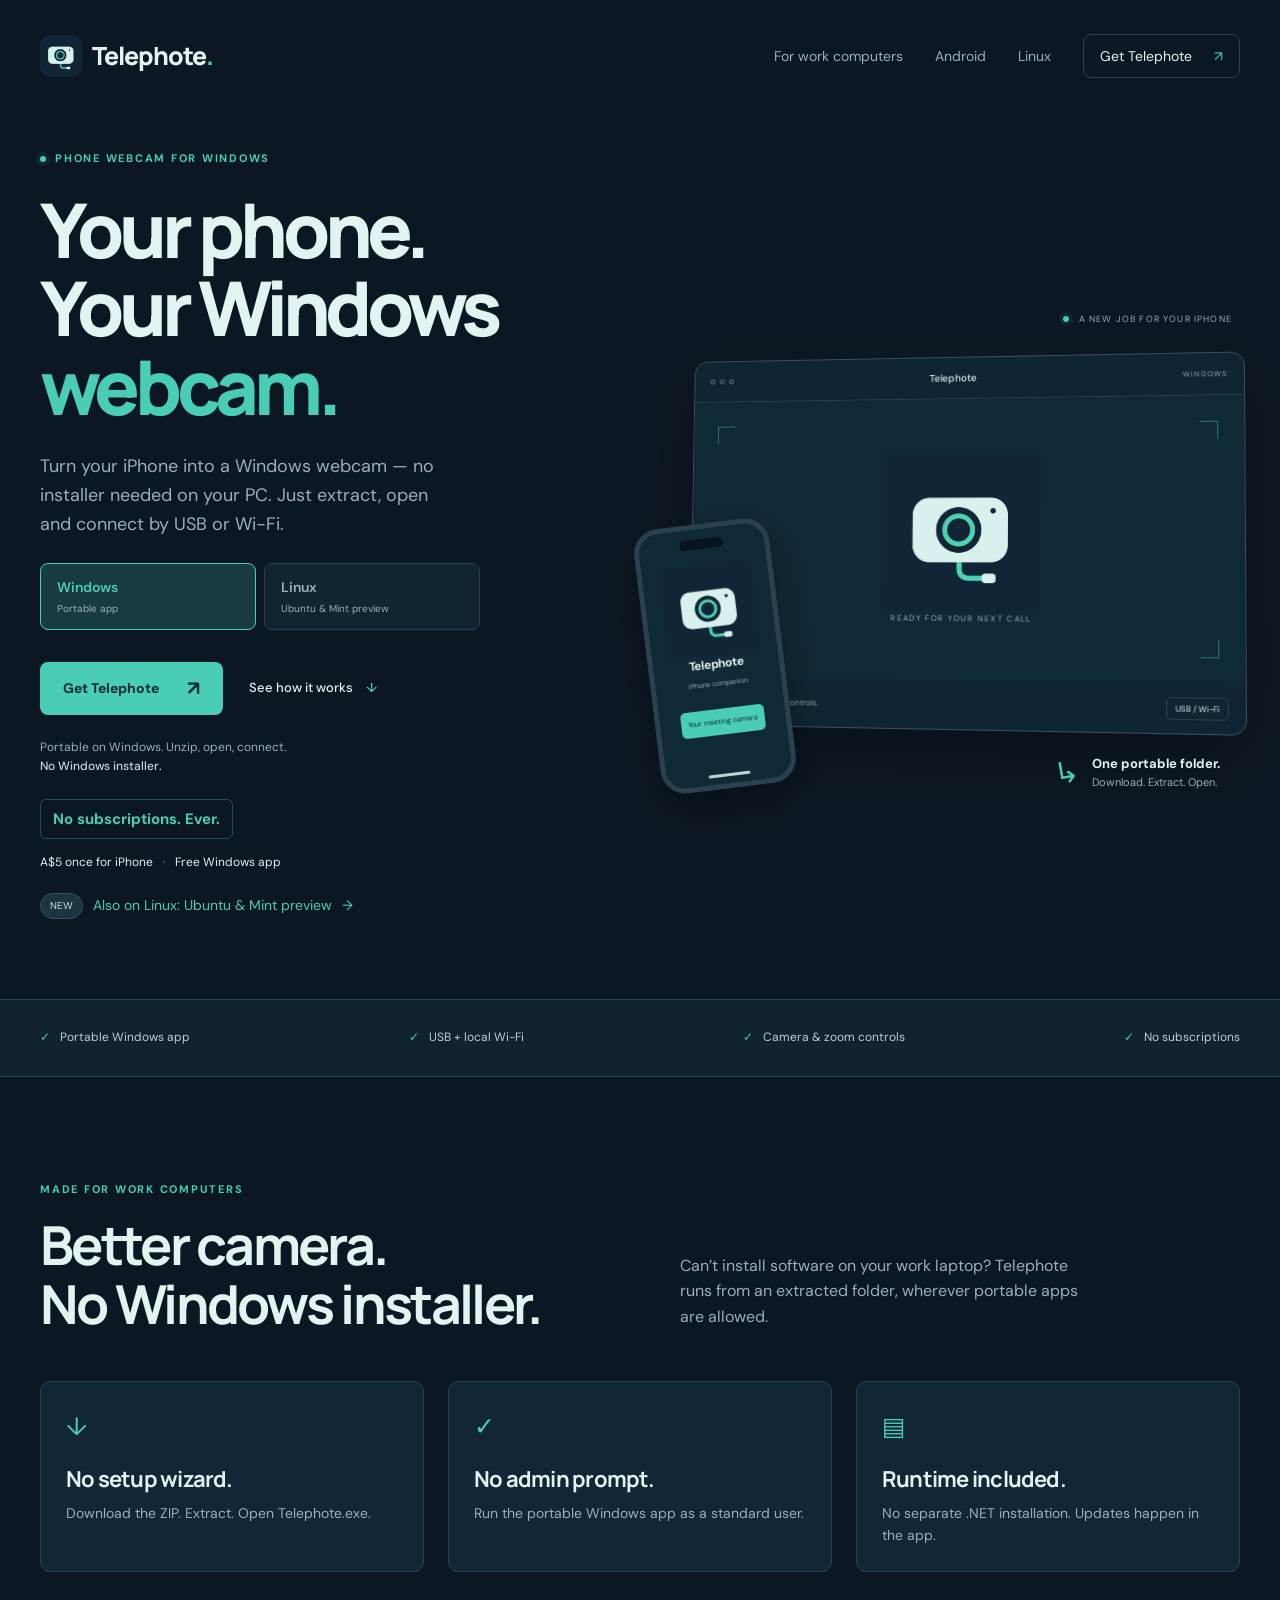
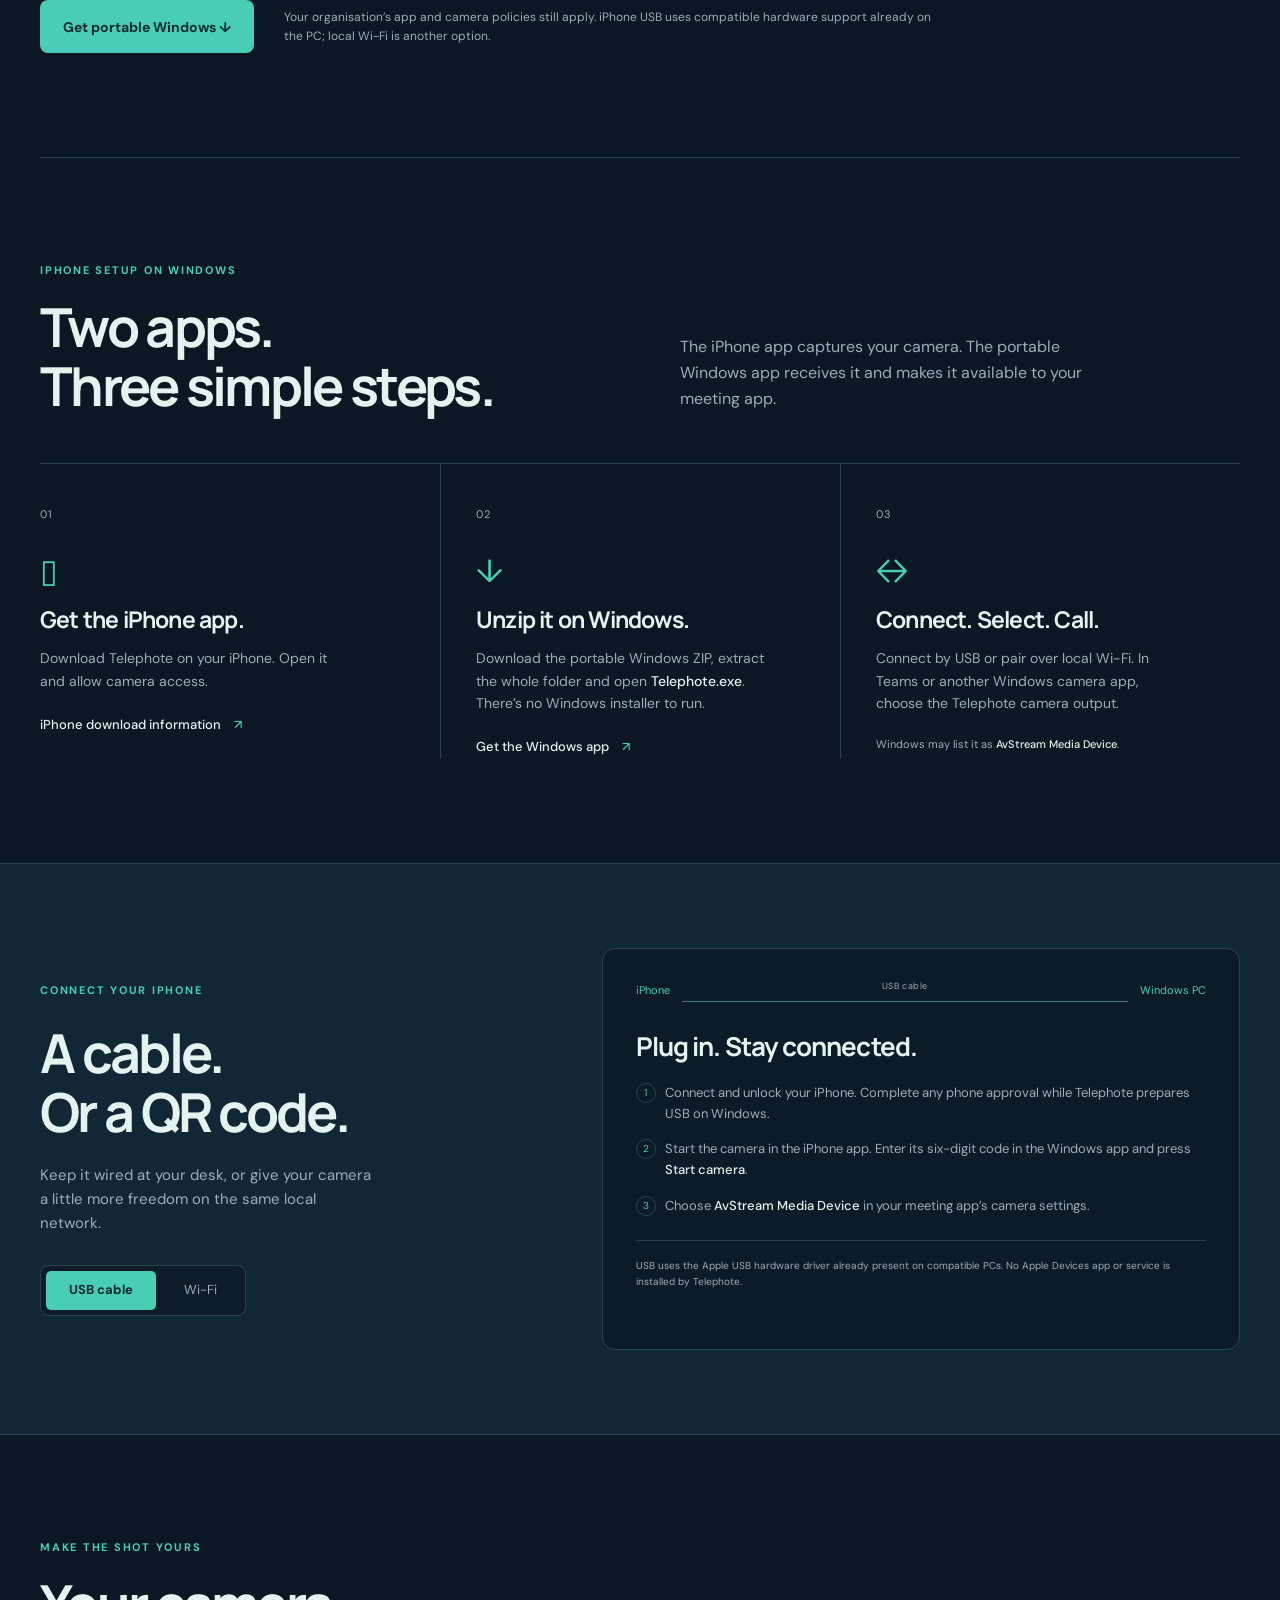
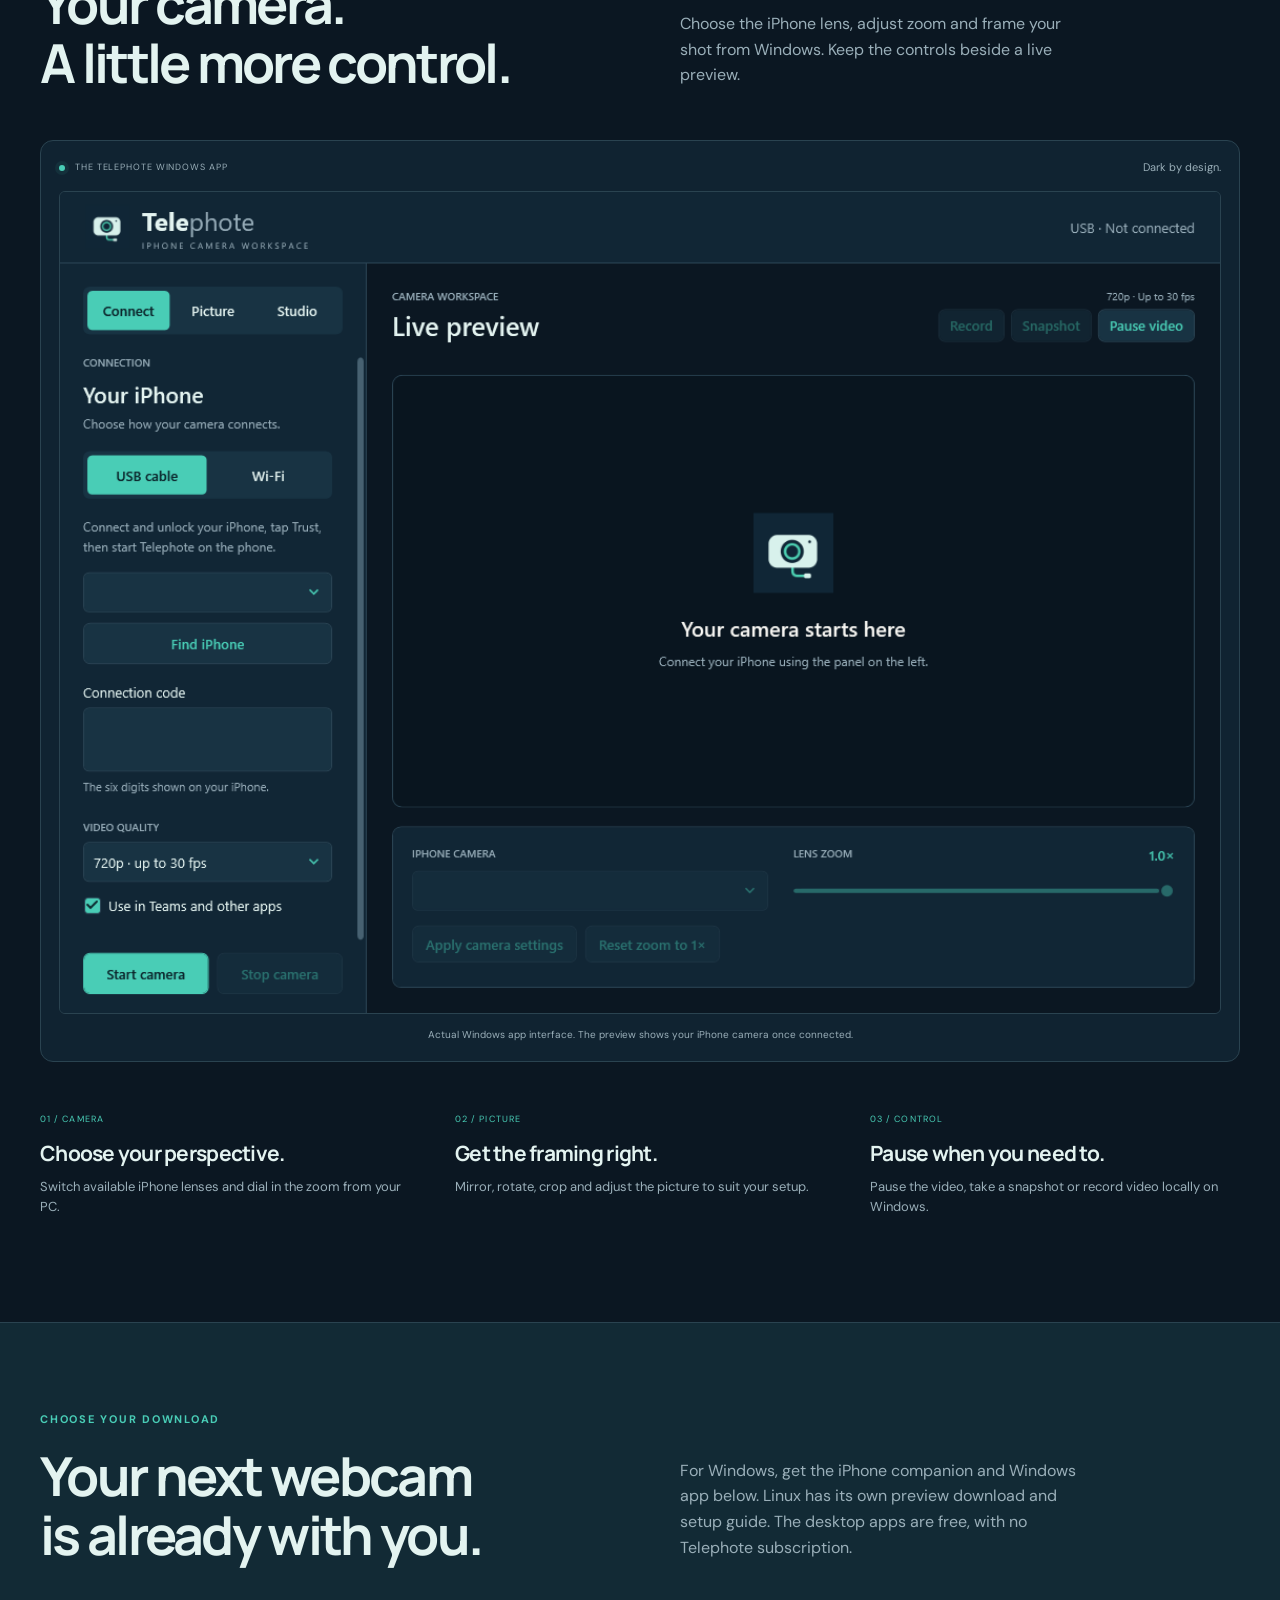
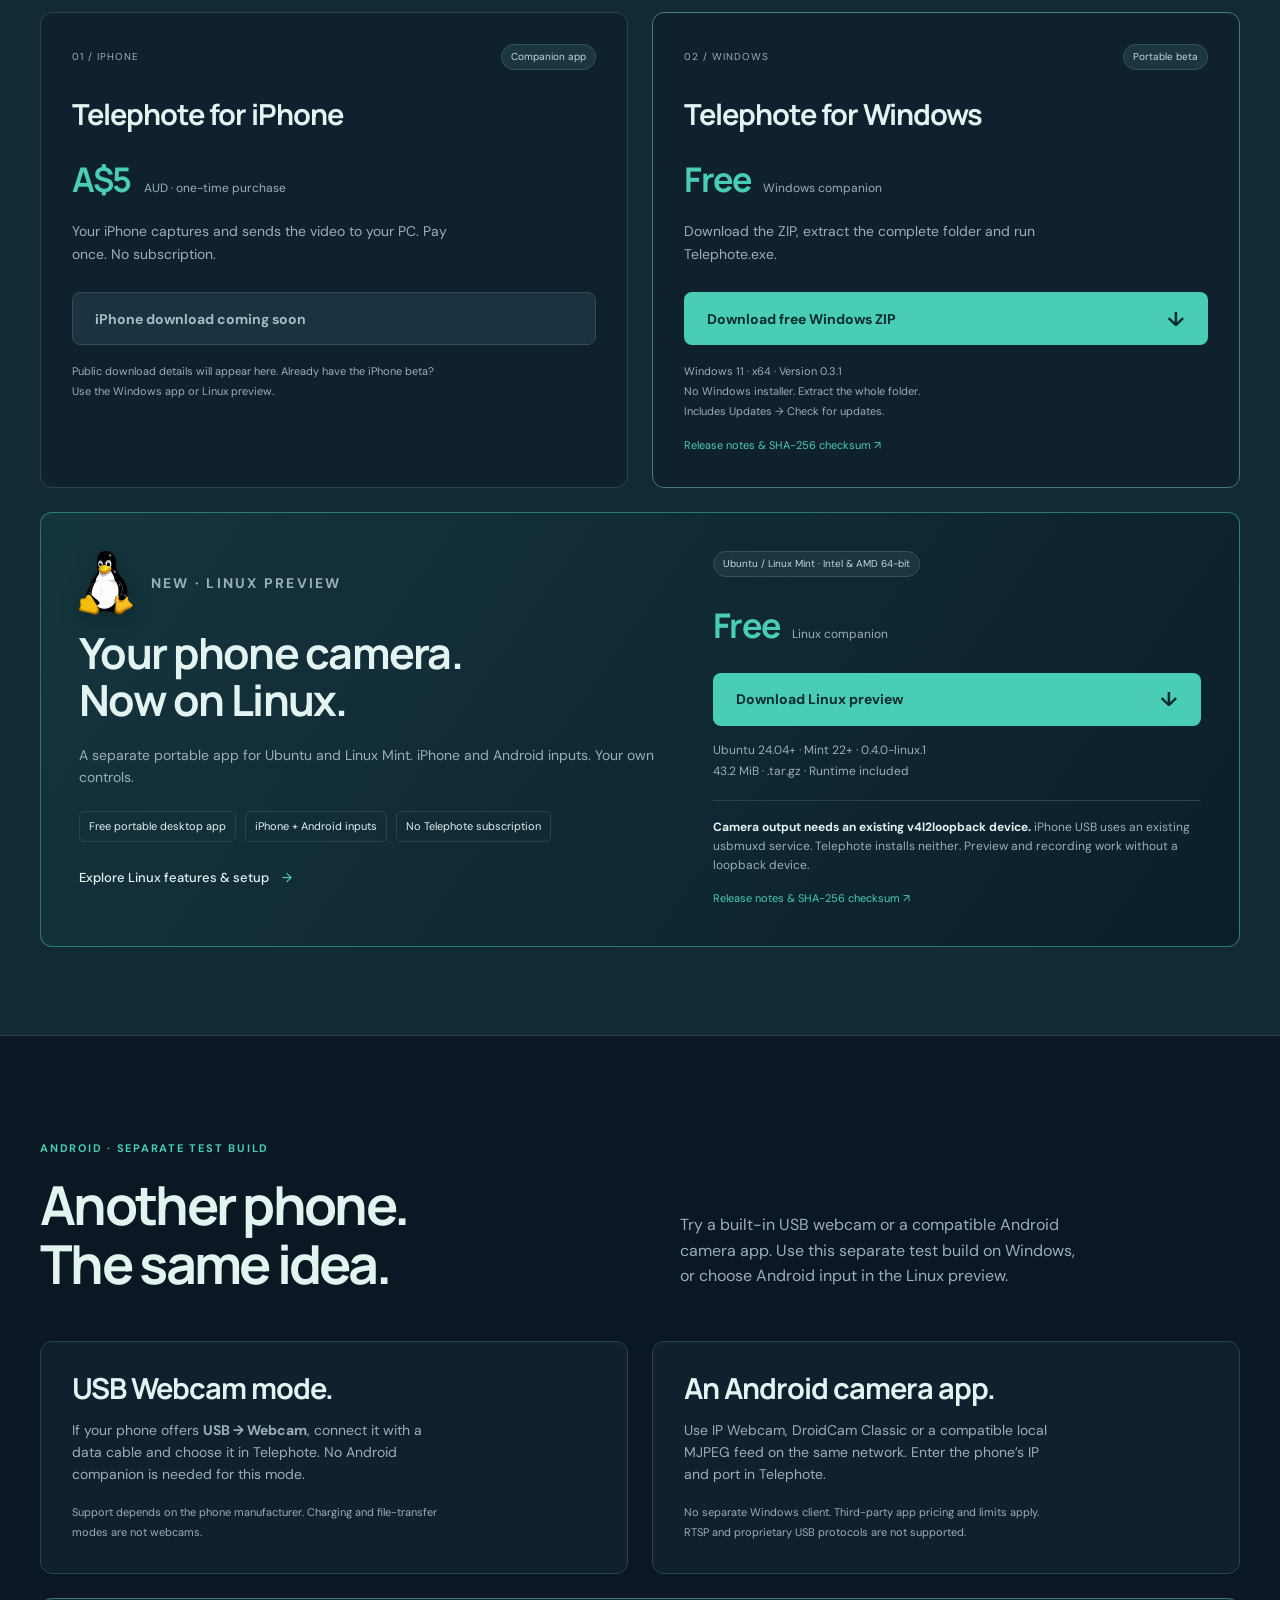
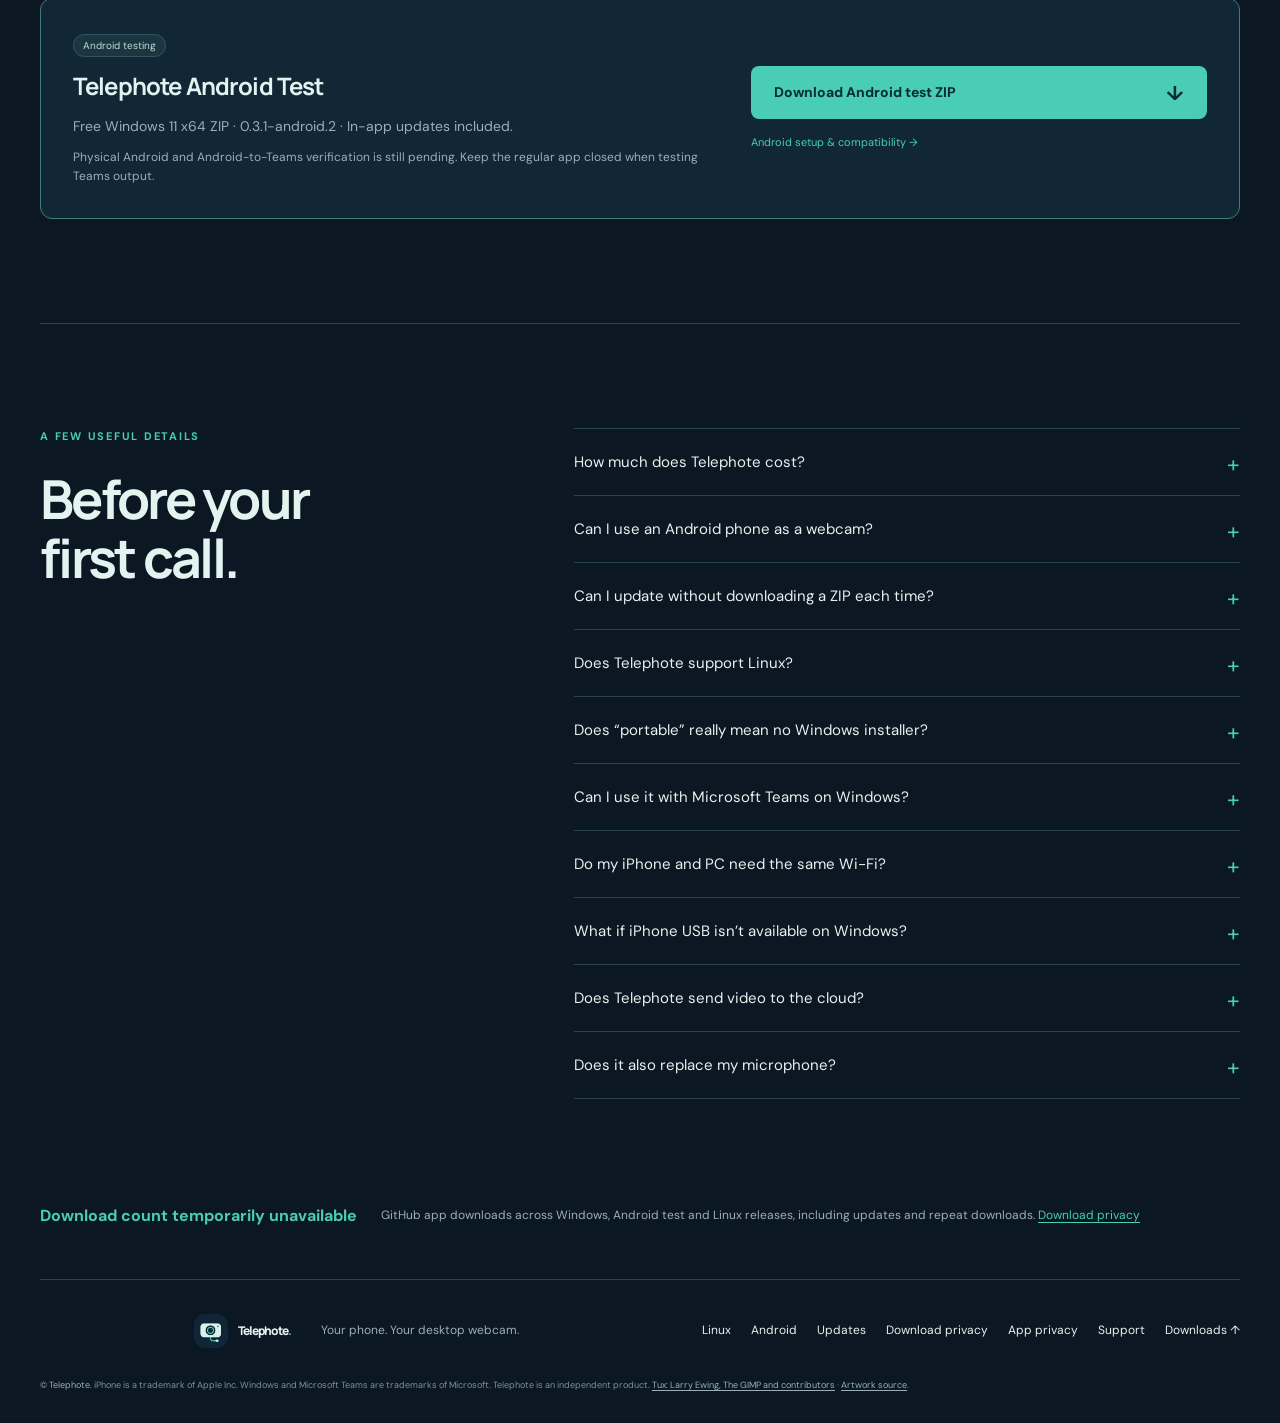
==== commit a6d238ae: "Highlight portable work-computer use and separate the Linux manual" ====
--- a/index.html
+++ b/index.html
@@ -177,14 +177,14 @@
   <a class="skip" href="#main">Skip to content</a>
   <header class="site-header wrap">
     <a class="brand" href="./" aria-label="Telephote home"><img src="assets/telephote.png" width="42" height="42" alt=""><span>Telephote<span class="brand-dot">.</span></span></a>
-    <nav aria-label="Main navigation"><a href="#how-it-works">How it works</a><a href="android.html">Android</a><a href="linux.html">Linux</a><a class="nav-download" href="#downloads">Get Telephote <span aria-hidden="true">↗</span></a></nav>
+    <nav aria-label="Main navigation"><a href="#work-computers">For work computers</a><a href="android.html">Android</a><a href="linux.html">Linux</a><a class="nav-download" href="#downloads">Get Telephote <span aria-hidden="true">↗</span></a></nav>
   </header>
   <main id="main">
     <section class="hero wrap" aria-labelledby="hero-title">
       <div class="hero-copy">
         <p class="eyebrow"><span class="signal"></span> PHONE WEBCAM FOR WINDOWS</p>
         <h1 id="hero-title">Your phone.<br>Your Windows<br><span>webcam.</span></h1>
-        <p class="hero-intro">A better camera is already in your pocket. Use your iPhone as a Windows webcam over USB or Wi-Fi. Android support is available in a separate Windows test build.</p>
+        <p class="hero-intro">Turn your iPhone into a Windows webcam — no installer needed on your PC. Just extract, open and connect by USB or Wi-Fi.</p>
         <nav class="platform-picker" aria-label="Choose your desktop platform"><a href="/#downloads" aria-current="page">Windows <span>Portable app</span></a><a href="/linux.html">Linux <span>Ubuntu &amp; Mint preview</span></a></nav><div class="hero-actions"><a class="button primary" href="#downloads">Get Telephote <span aria-hidden="true">↗</span></a><a class="text-link" href="#how-it-works">See how it works <span aria-hidden="true">↓</span></a></div>
         <p class="hero-note">Portable on Windows. Unzip, open, connect.<br><strong>No Windows installer.</strong></p>
         <p class="subscription-promise">No subscriptions. Ever.</p><p class="hero-price">A$5 once for iPhone <span aria-hidden="true">·</span> Free Windows app</p><a class="linux-announcement" href="linux.html"><span class="badge">NEW</span> Also on Linux: Ubuntu &amp; Mint preview <span aria-hidden="true">→</span></a>
@@ -202,6 +202,8 @@
     </section>
     <div class="benefit-strip"><div class="wrap"><span>Portable Windows app</span><span>USB + local Wi-Fi</span><span>Camera &amp; zoom controls</span><span>No subscriptions</span></div></div>
 
+
+    <section class="section wrap work-section" id="work-computers" aria-labelledby="work-title"><div class="section-heading"><div><p class="eyebrow">MADE FOR WORK COMPUTERS</p><h2 id="work-title">Better camera.<br>No Windows installer.</h2></div><p>Can’t install software on your work laptop? Telephote runs from an extracted folder, wherever portable apps are allowed.</p></div><div class="work-benefits"><article><span aria-hidden="true">↓</span><h3>No setup wizard.</h3><p>Download the ZIP. Extract. Open Telephote.exe.</p></article><article><span aria-hidden="true">✓</span><h3>No admin prompt.</h3><p>Run the portable Windows app as a standard user.</p></article><article><span aria-hidden="true">▤</span><h3>Runtime included.</h3><p>No separate .NET installation. Updates happen in the app.</p></article></div><div class="work-actions"><a class="button primary" href="https://github.com/AdminPointsJunkie/telephote-website/releases/download/v0.3.1/Telephote-0.3.1-portable-x64.zip">Get portable Windows ↓</a><p>Your organisation’s app and camera policies still apply. iPhone USB uses compatible hardware support already on the PC; local Wi-Fi is another option.</p></div></section>
     <section class="section wrap" id="how-it-works" aria-labelledby="steps-title">
       <div class="section-heading"><div><p class="eyebrow">IPHONE SETUP ON WINDOWS</p><h2 id="steps-title">Two apps.<br>Three simple steps.</h2></div><p>The iPhone app captures your camera. The portable Windows app receives it and makes it available to your meeting app.</p></div>
       <div class="steps">
@@ -235,7 +237,7 @@
       </div>
 
       <article class="linux-download" id="linux" aria-labelledby="linux-title">
-        <div><div class="linux-identity"><img class="tux" src="assets/tux.svg" width="64" height="76" alt="Tux, the Linux penguin"><p class="eyebrow">NEW · LINUX PREVIEW</p></div><h3 id="linux-title">Your phone camera.<br>Now on Linux.</h3><p>A separate portable app for Ubuntu and Linux Mint, with iPhone and Android camera inputs. Visit the Linux page for its features, connection steps and meeting-app camera requirements.</p><ul class="linux-highlights"><li>Free portable desktop app</li><li>iPhone + Android inputs</li><li>No Telephote subscription</li></ul><a class="text-link" href="linux.html">Explore Linux features &amp; setup <span aria-hidden="true">→</span></a></div>
+        <div><div class="linux-identity"><img class="tux" src="assets/tux.svg" width="64" height="76" alt="Tux, the Linux penguin"><p class="eyebrow">NEW · LINUX PREVIEW</p></div><h3 id="linux-title">Your phone camera.<br>Now on Linux.</h3><p>A separate portable app for Ubuntu and Linux Mint. iPhone and Android inputs. Your own controls.</p><ul class="linux-highlights"><li>Free portable desktop app</li><li>iPhone + Android inputs</li><li>No Telephote subscription</li></ul><a class="text-link" href="linux.html">Explore Linux features &amp; setup <span aria-hidden="true">→</span></a></div>
         <div class="linux-download-action"><span class="badge">Ubuntu / Linux Mint · Intel &amp; AMD 64-bit</span><div class="app-price">Free <span>Linux companion</span></div><a class="button primary" href="https://github.com/AdminPointsJunkie/telephote-website/releases/download/v0.4.0-linux.1/Telephote-0.4.0-linux.1-linux-x64.tar.gz">Download Linux preview <span aria-hidden="true">↓</span></a><p class="download-meta">Ubuntu 24.04+ · Mint 22+ · 0.4.0-linux.1<br>43.2 MiB · .tar.gz · Runtime included</p><p class="linux-requirements"><strong>Camera output needs an existing v4l2loopback device.</strong> iPhone USB uses an existing usbmuxd service. Telephote installs neither. Preview and recording work without a loopback device.</p><a class="small-link" href="https://github.com/AdminPointsJunkie/telephote-website/releases/tag/v0.4.0-linux.1">Release notes &amp; SHA-256 checksum ↗</a></div>
       </article>
     </div></section>
--- a/styles.css
+++ b/styles.css
@@ -13,3 +13,5 @@
 .platform-picker{display:grid;grid-template-columns:1fr 1fr;gap:8px;max-width:440px;margin:24px 0 0}.platform-picker a{display:flex;flex-direction:column;align-items:flex-start;gap:3px;padding:12px 16px;border:1px solid var(--line);border-radius:8px;color:var(--ink);font-weight:600;font-size:14px;background:#102431}.platform-picker a span{font-size:10px;font-weight:400;color:var(--muted)}.platform-picker a[aria-current=page]{border-color:var(--mint);background:#173b40;color:var(--mint)}.platform-picker a:hover{border-color:var(--mint)}.linux-hero .platform-picker{margin-top:20px;margin-bottom:24px}@media(max-width:720px){.platform-picker a:not(.nav-download){display:flex}.platform-picker{gap:8px;max-width:none}.platform-picker a{padding:11px 12px}.platform-picker a span{font-size:10px}}
 
 .linux-identity{display:flex;align-items:center;gap:18px;margin-bottom:12px}.linux-identity .eyebrow{margin:0}.tux{width:64px;height:76px;object-fit:contain;flex-shrink:0;filter:drop-shadow(0 5px 10px #0004)}.linux-download .tux{width:54px;height:64px}.footer small a{color:var(--muted);text-decoration:underline;text-underline-offset:2px}
+
+.work-section{border-bottom:1px solid var(--line)}.work-benefits{display:grid;grid-template-columns:repeat(3,1fr);gap:24px}.work-benefits article{padding:25px;border:1px solid var(--line);border-radius:10px;background:var(--panel)}.work-benefits article>span{display:block;color:var(--mint);font-size:25px;margin-bottom:20px}.work-benefits h3{font-size:22px;margin:0 0 10px}.work-benefits p{font-size:14px;color:var(--muted)}.work-actions{display:flex;align-items:center;gap:30px;margin-top:28px}.work-actions .button{flex-shrink:0}.work-actions p{max-width:650px;font-size:12px;color:var(--muted)}.feature-grid{display:grid;grid-template-columns:repeat(4,1fr);gap:24px}.feature-grid article{border-top:1px solid var(--line);padding-top:25px}.feature-symbol{display:block;font-size:24px;font-weight:600;color:var(--mint);margin-bottom:20px}.feature-grid h3{font-size:21px;margin-bottom:12px}.feature-grid p{font-size:14px;color:var(--muted)}.quick-start{padding:60px 0;background:var(--panel);border-block:1px solid var(--line)}.quick-steps{display:grid;grid-template-columns:repeat(3,1fr);gap:32px;margin-bottom:30px}.quick-steps article>span{color:var(--mint);font-size:12px;letter-spacing:.12em}.quick-steps h3{font-size:22px;margin:18px 0 10px}.quick-steps p{font-size:14px;color:var(--muted)}.quick-steps code{font-size:13px}.compact-requirements{display:grid;grid-template-columns:1fr 1.2fr;gap:20px 60px;padding:32px;border:1px solid var(--line);border-radius:12px}.compact-requirements h2{font-size:34px}.compact-requirements dl{margin:0}.compact-requirements dl>div{padding:12px 0;border-bottom:1px solid var(--line)}.compact-requirements dt{font-size:12px;color:var(--mint);margin-bottom:6px}.compact-requirements dd{font-size:14px;color:var(--muted);margin:0}.compatibility-note{grid-column:1/-1;color:var(--muted);font-size:12px;max-width:850px}.compact-requirements>.text-link{grid-column:1/-1}.linux-final-cta{display:flex;gap:30px;align-items:center;justify-content:space-between;margin-top:55px}.linux-final-cta h2{font-size:32px}.linux-final-cta p{font-size:14px;color:var(--muted);margin-top:12px}.linux-features .section-heading>a{justify-self:end;align-self:end}.quick-start h2{font-size:40px}@media(max-width:900px){.feature-grid{grid-template-columns:repeat(2,1fr)}.compact-requirements{gap:22px 30px}.work-actions{align-items:flex-start}}@media(max-width:720px){.work-benefits,.quick-steps{grid-template-columns:1fr;gap:18px}.work-benefits article{padding:22px}.work-benefits article>span{margin-bottom:12px}.work-actions,.linux-final-cta{flex-direction:column;align-items:flex-start;gap:20px}.feature-grid{grid-template-columns:1fr 1fr;gap:25px 18px}.feature-grid h3{font-size:19px}.feature-grid p{font-size:13px}.compact-requirements{grid-template-columns:1fr;padding:24px}.compact-requirements h2{font-size:30px}.linux-features .section-heading>a{justify-self:start}.quick-start h2{font-size:34px}.quick-steps article{padding-bottom:16px;border-bottom:1px solid var(--line)}}
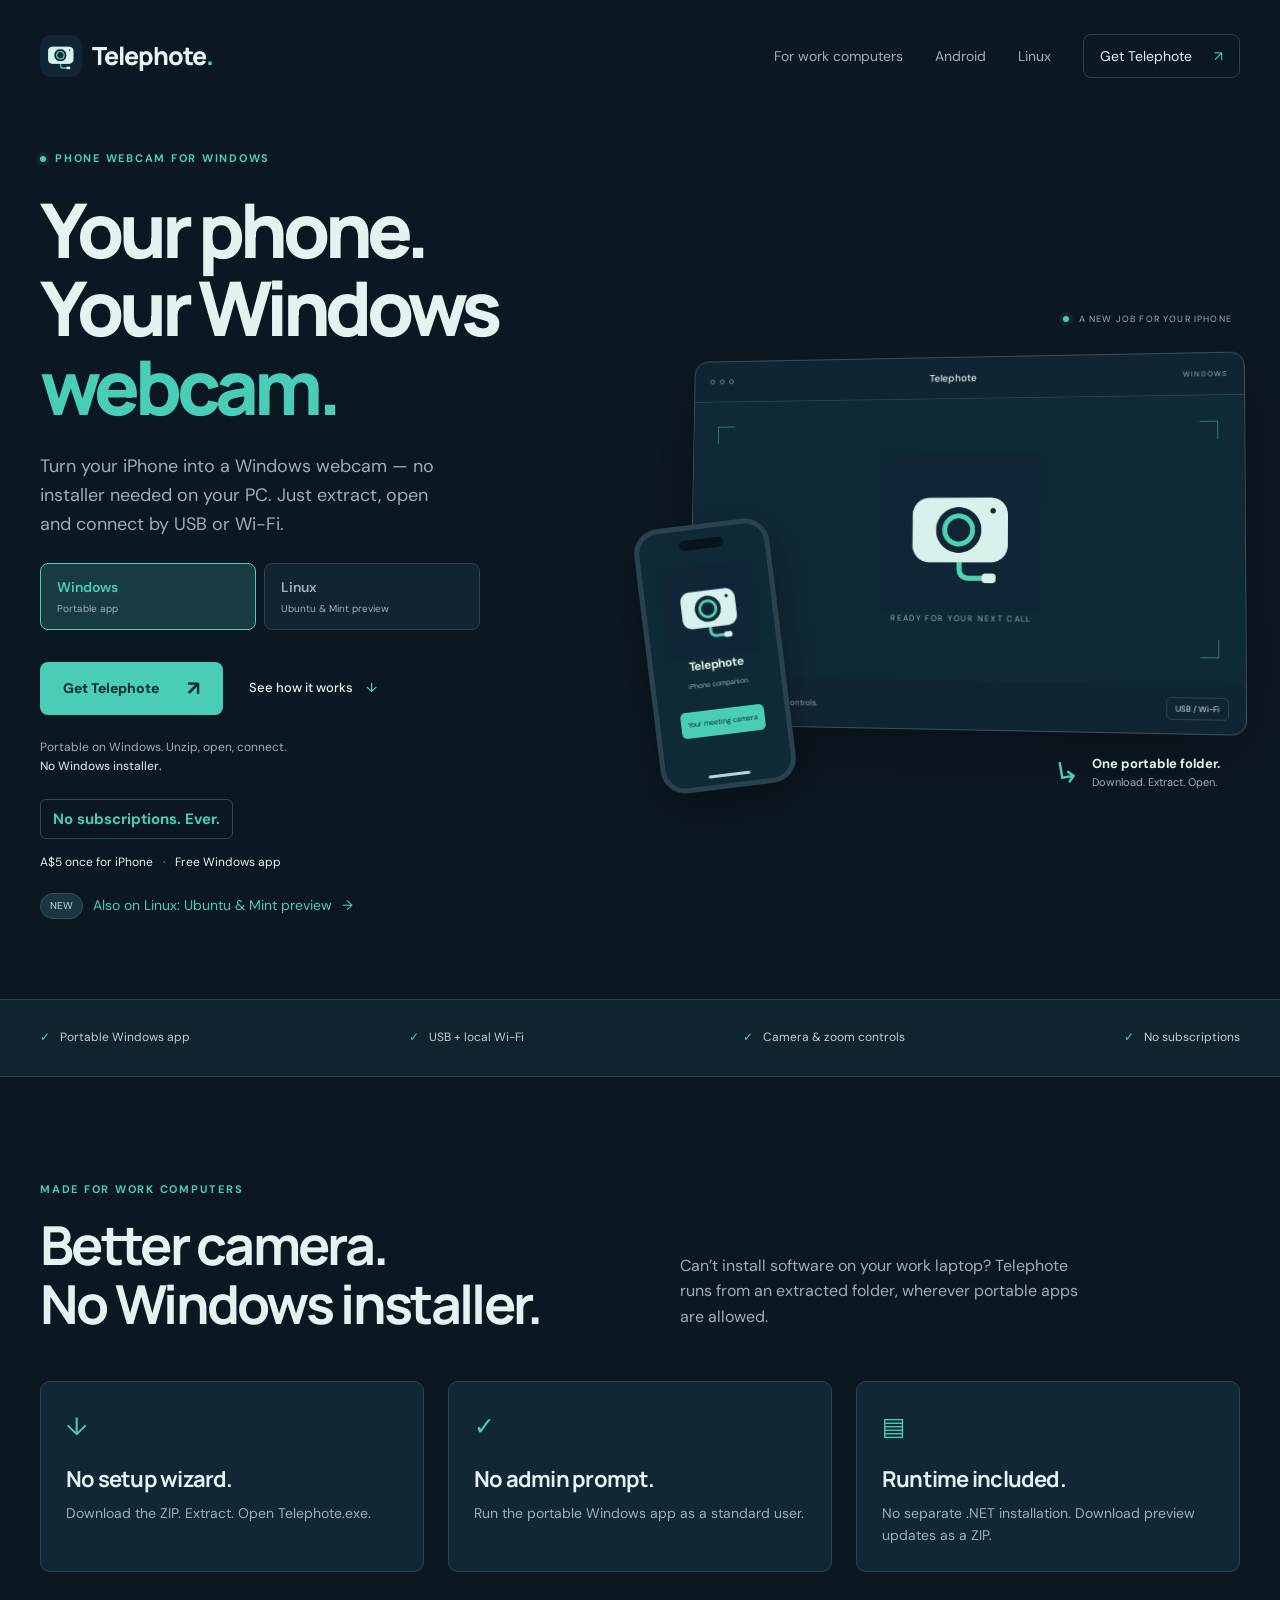
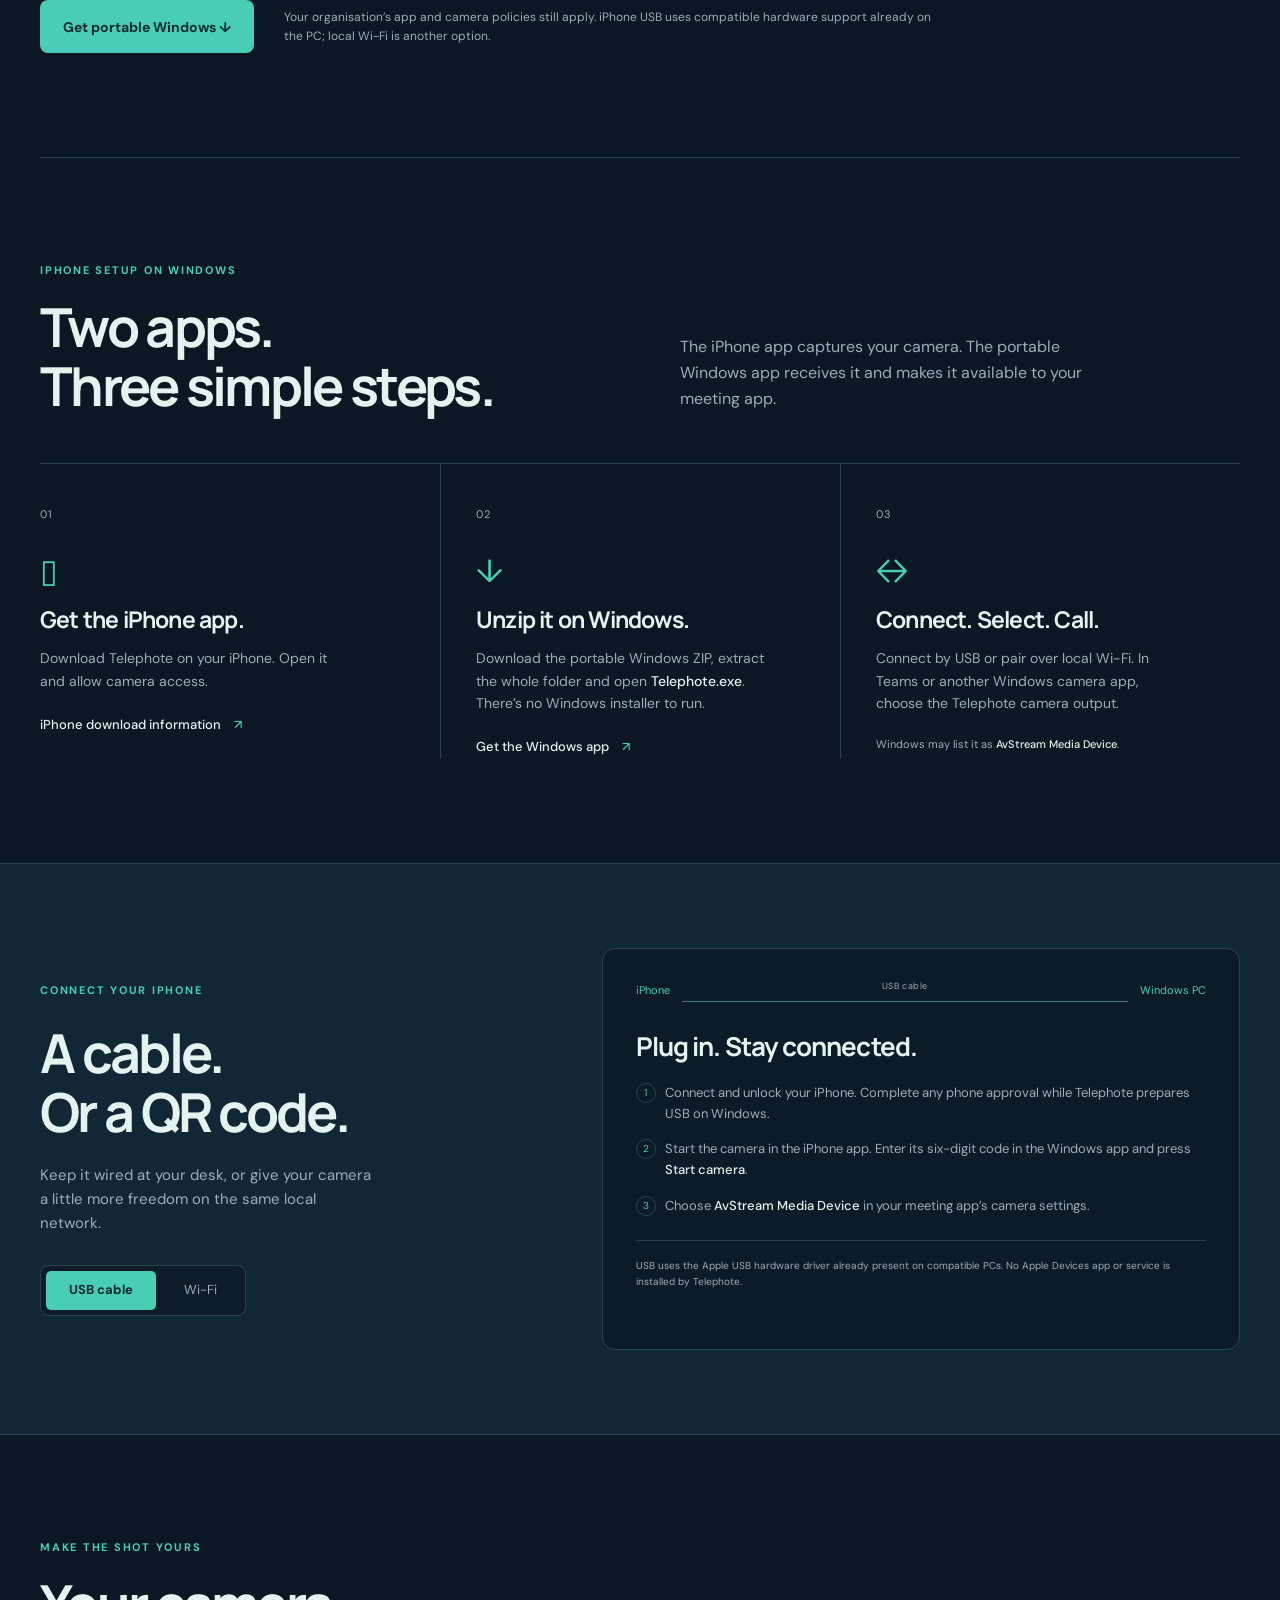
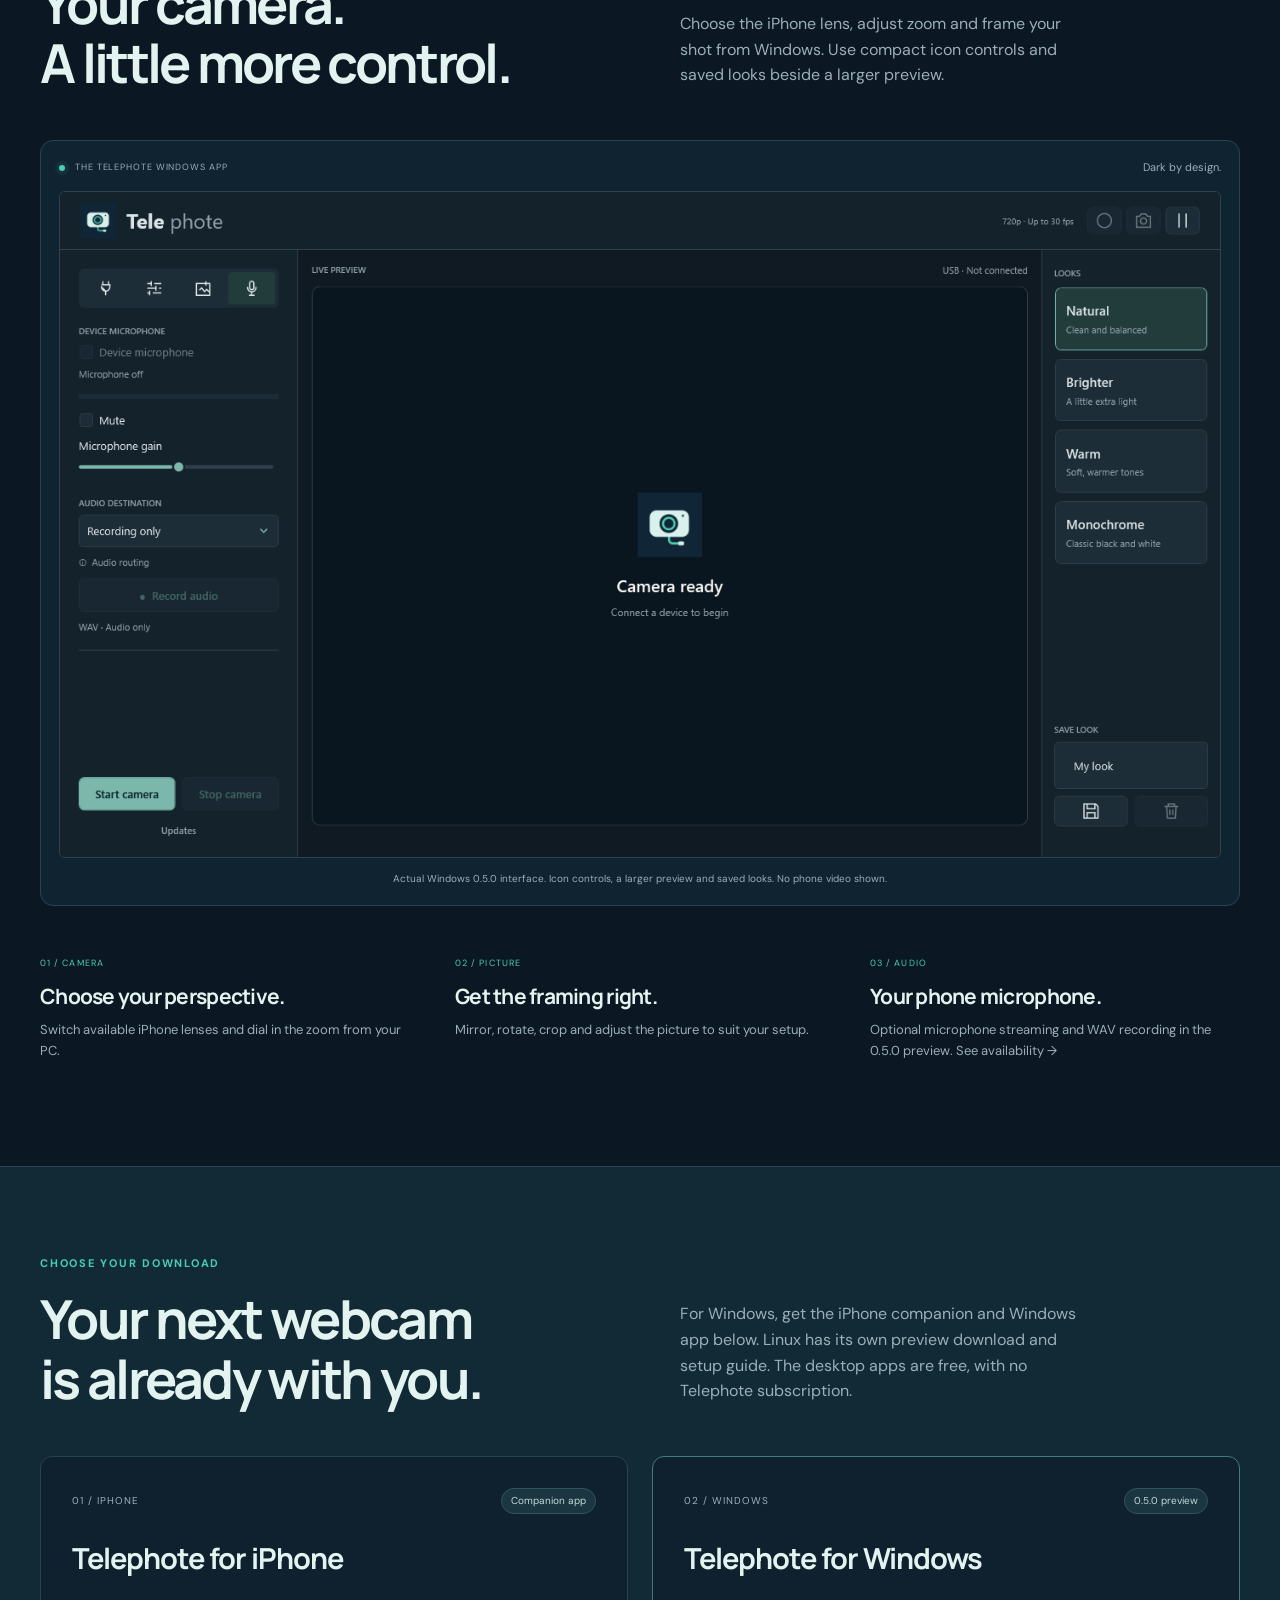
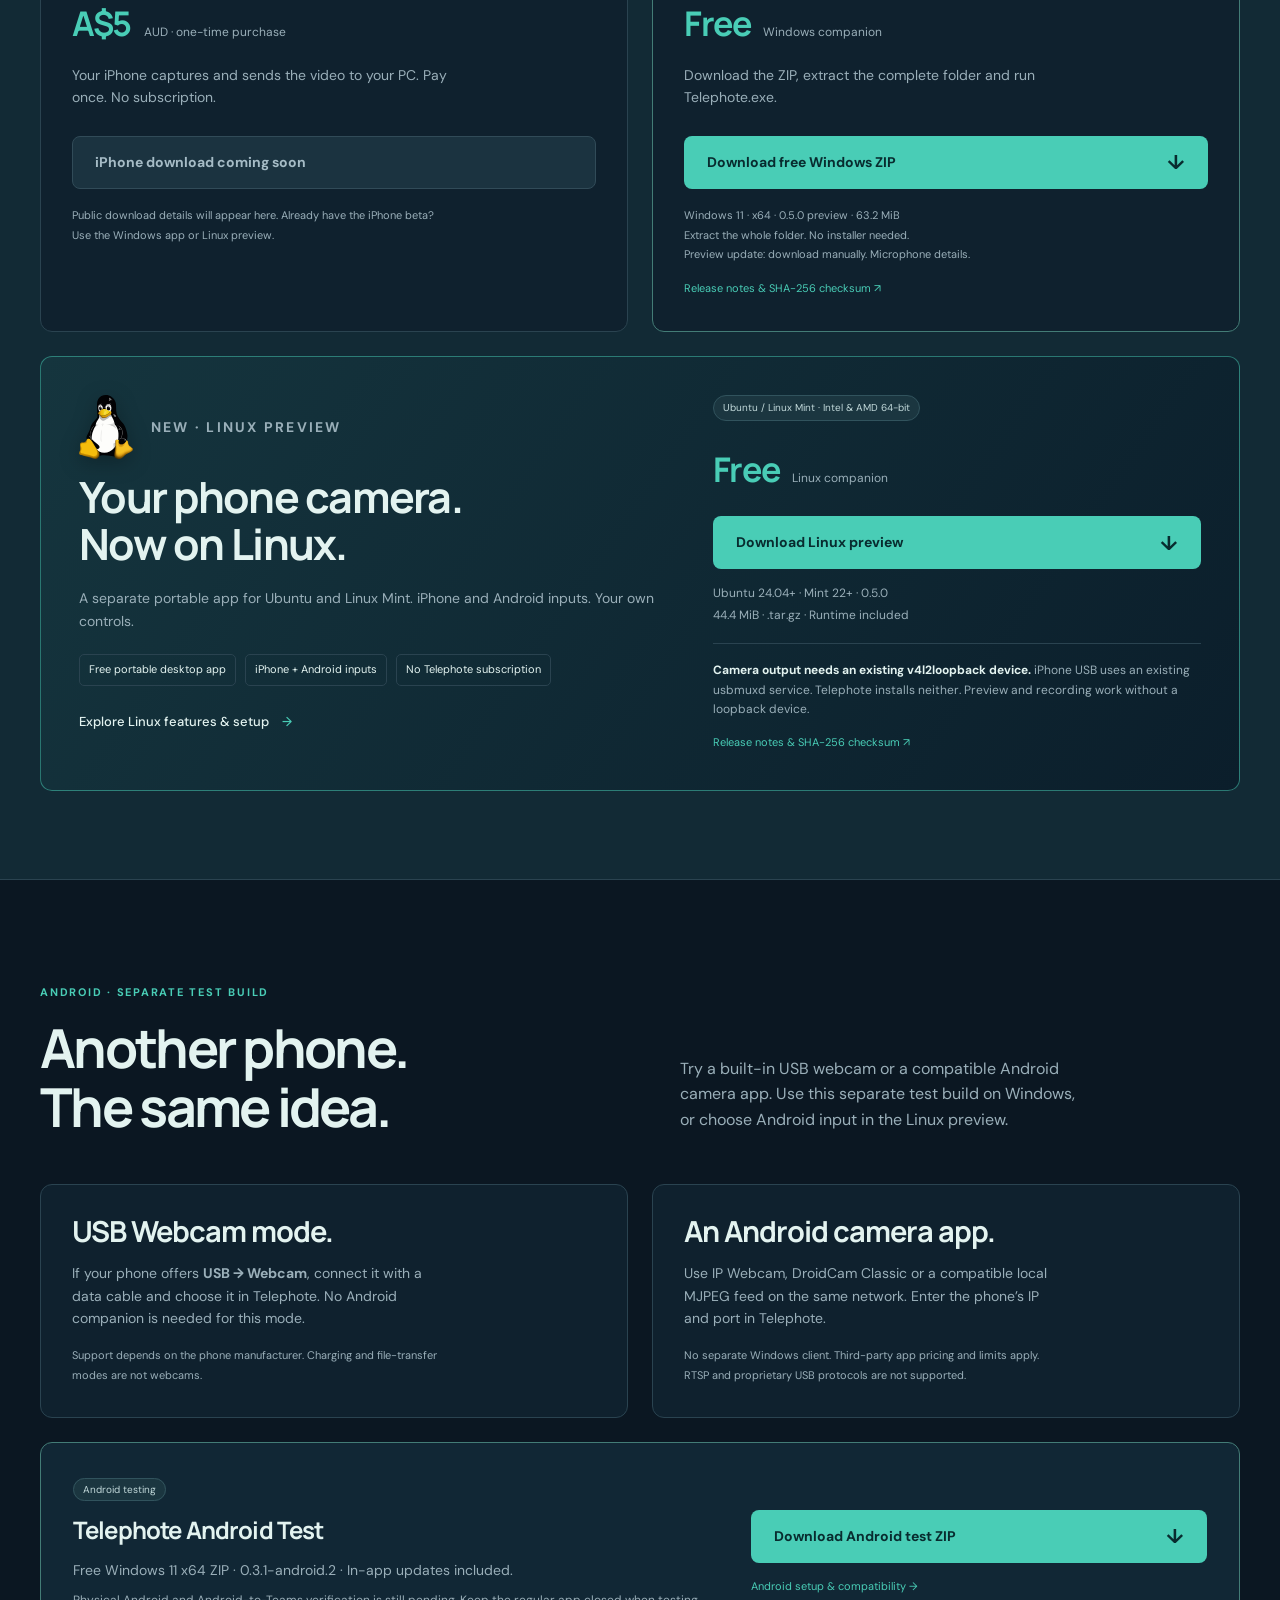
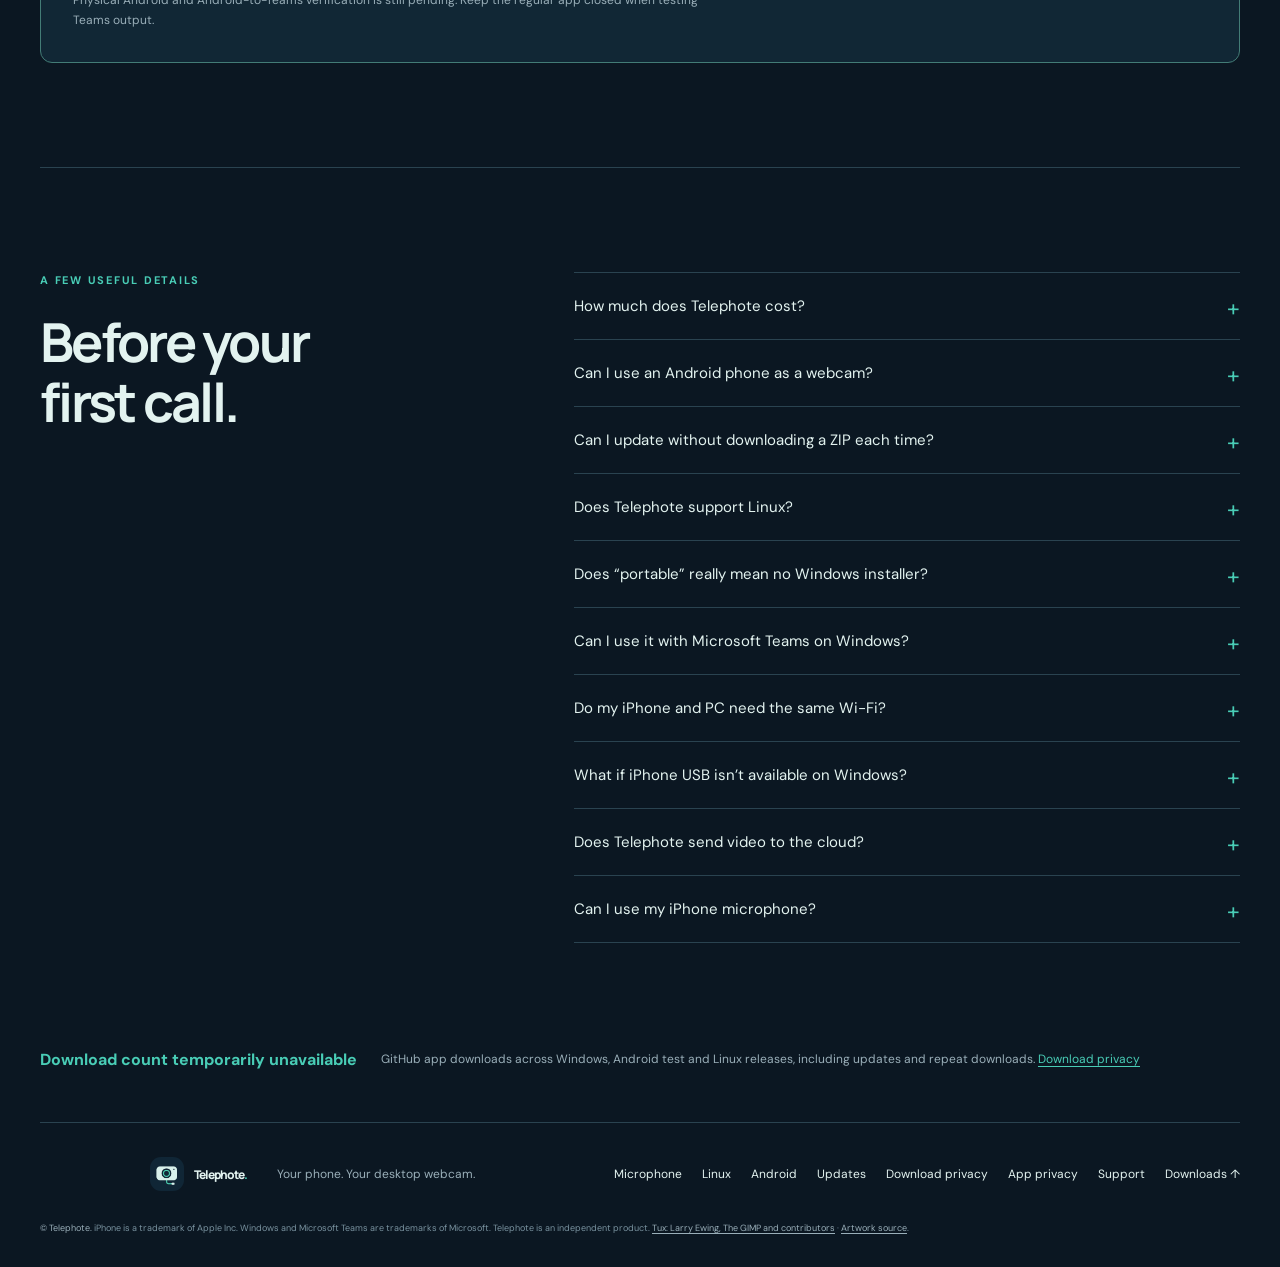
==== commit 128a8f51: "Publish 0.5.0 studio preview and clarify microphone availability" ====
--- a/index.html
+++ b/index.html
@@ -52,9 +52,9 @@
       "name": "Telephote for Windows",
       "operatingSystem": "Windows 11 x64",
       "applicationCategory": "MultimediaApplication",
-      "softwareVersion": "0.3.1",
+      "softwareVersion": "0.5.0",
       "url": "https://telephote.co/#downloads",
-      "downloadUrl": "https://github.com/AdminPointsJunkie/telephote-website/releases/download/v0.3.1/Telephote-0.3.1-portable-x64.zip",
+      "downloadUrl": "https://github.com/AdminPointsJunkie/telephote-website/releases/download/v0.5.0/Telephote-0.5.0-portable-x64.zip",
       "screenshot": "https://telephote.co/assets/windows-app.png",
       "description": "Free portable Windows 11 x64 webcam receiver for Telephote on iPhone. No Windows installer, no subscription. Includes in-app updates. A separate Android test build supports USB UVC webcams and local MJPEG streams.",
       "offers": {
@@ -69,9 +69,9 @@
       "name": "Telephote for Linux Preview",
       "operatingSystem": "Ubuntu 24.04+ or Linux Mint 22+, x86-64",
       "applicationCategory": "MultimediaApplication",
-      "softwareVersion": "0.4.0-linux.1",
+      "softwareVersion": "0.5.0",
       "url": "https://telephote.co/linux.html",
-      "downloadUrl": "https://github.com/AdminPointsJunkie/telephote-website/releases/download/v0.4.0-linux.1/Telephote-0.4.0-linux.1-linux-x64.tar.gz",
+      "downloadUrl": "https://github.com/AdminPointsJunkie/telephote-website/releases/download/v0.5.0/Telephote-0.5.0-linux-x64.tar.gz",
       "screenshot": "https://telephote.co/assets/linux-app.png",
       "description": "Free portable Linux phone webcam preview with iPhone QR pairing, Android camera inputs, picture controls, snapshots and recording. Meeting-app output requires an existing accessible v4l2loopback device; iPhone USB requires existing usbmuxd. Live phone and meeting-app testing remains pending.",
       "offers": {
@@ -104,7 +104,7 @@
           "name": "Can I update without downloading a ZIP each time?",
           "acceptedAnswer": {
             "@type": "Answer",
-            "text": "Windows version 0.3.1 and the Windows Android test build include Updates → Check for updates. Download a newer matching version inside the app, stop camera and recording, then choose Restart & update. Users of older versions need to extract the updater-enabled ZIP once. Linux preview updates are manual: extract the new archive into a new folder. Read the update guide."
+            "text": "Windows version 0.3.1 and the Windows Android test build include Updates → Check for updates. Download a newer matching version inside the app, stop camera and recording, then choose Restart & update. Users of older versions need to extract the updater-enabled ZIP once. Linux preview updates are manual: extract the new archive into a new folder. The 0.5.0 preview is a manual download and is not offered by the stable updater. Read the update guide."
           }
         },
         {
@@ -112,7 +112,7 @@
           "name": "Does Telephote support Linux?",
           "acceptedAnswer": {
             "@type": "Answer",
-            "text": "Yes, a separate free preview targets Ubuntu 24.04+ and Linux Mint 22+ on Intel/AMD 64-bit PCs. It includes iPhone QR pairing, existing usbmuxd USB support, Android MJPEG/UVC inputs, picture controls and recording. Meeting-app output needs an existing accessible v4l2loopback device. Ubuntu automated tests passed; physical phones, Linux Mint and live meeting calls still need testing. Read the Linux setup guide."
+            "text": "Yes, a separate free preview targets Ubuntu 24.04+ and Linux Mint 22+ on Intel/AMD 64-bit PCs. It includes iPhone QR pairing, existing usbmuxd USB support, Android MJPEG/UVC inputs, picture controls and recording. Meeting-app output needs an existing accessible v4l2loopback device. Version 0.5.0 passed headless UI and video checks on Windows. Native Linux audio, physical phones and live meeting calls still need testing. Read the Linux setup guide."
           }
         },
         {
@@ -157,10 +157,10 @@
         },
         {
           "@type": "Question",
-          "name": "Does it also replace my microphone?",
-          "acceptedAnswer": {
-            "@type": "Answer",
-            "text": "Telephote carries video. Keep using your headset, laptop microphone or another microphone selected in your meeting app."
+          "name": "Can I use my iPhone microphone?",
+          "acceptedAnswer": {
+            "@type": "Answer",
+            "text": "Version 0.5.0 adds an optional iPhone microphone preview for streaming and separate WAV recordings, with iPhone companion build 7 required. Linux can create a temporary meeting-app microphone using an existing PulseAudio or PipeWire server and pactl. Windows can record audio or send it to an existing audio output; a built-in plug-and-play Windows microphone is still in development. Physical phone-to-meeting audio is not yet verified."
           }
         }
       ]
@@ -203,7 +203,7 @@
     <div class="benefit-strip"><div class="wrap"><span>Portable Windows app</span><span>USB + local Wi-Fi</span><span>Camera &amp; zoom controls</span><span>No subscriptions</span></div></div>
 
 
-    <section class="section wrap work-section" id="work-computers" aria-labelledby="work-title"><div class="section-heading"><div><p class="eyebrow">MADE FOR WORK COMPUTERS</p><h2 id="work-title">Better camera.<br>No Windows installer.</h2></div><p>Can’t install software on your work laptop? Telephote runs from an extracted folder, wherever portable apps are allowed.</p></div><div class="work-benefits"><article><span aria-hidden="true">↓</span><h3>No setup wizard.</h3><p>Download the ZIP. Extract. Open Telephote.exe.</p></article><article><span aria-hidden="true">✓</span><h3>No admin prompt.</h3><p>Run the portable Windows app as a standard user.</p></article><article><span aria-hidden="true">▤</span><h3>Runtime included.</h3><p>No separate .NET installation. Updates happen in the app.</p></article></div><div class="work-actions"><a class="button primary" href="https://github.com/AdminPointsJunkie/telephote-website/releases/download/v0.3.1/Telephote-0.3.1-portable-x64.zip">Get portable Windows ↓</a><p>Your organisation’s app and camera policies still apply. iPhone USB uses compatible hardware support already on the PC; local Wi-Fi is another option.</p></div></section>
+    <section class="section wrap work-section" id="work-computers" aria-labelledby="work-title"><div class="section-heading"><div><p class="eyebrow">MADE FOR WORK COMPUTERS</p><h2 id="work-title">Better camera.<br>No Windows installer.</h2></div><p>Can’t install software on your work laptop? Telephote runs from an extracted folder, wherever portable apps are allowed.</p></div><div class="work-benefits"><article><span aria-hidden="true">↓</span><h3>No setup wizard.</h3><p>Download the ZIP. Extract. Open Telephote.exe.</p></article><article><span aria-hidden="true">✓</span><h3>No admin prompt.</h3><p>Run the portable Windows app as a standard user.</p></article><article><span aria-hidden="true">▤</span><h3>Runtime included.</h3><p>No separate .NET installation. Download preview updates as a ZIP.</p></article></div><div class="work-actions"><a class="button primary" href="https://github.com/AdminPointsJunkie/telephote-website/releases/download/v0.5.0/Telephote-0.5.0-portable-x64.zip">Get portable Windows ↓</a><p>Your organisation’s app and camera policies still apply. iPhone USB uses compatible hardware support already on the PC; local Wi-Fi is another option.</p></div></section>
     <section class="section wrap" id="how-it-works" aria-labelledby="steps-title">
       <div class="section-heading"><div><p class="eyebrow">IPHONE SETUP ON WINDOWS</p><h2 id="steps-title">Two apps.<br>Three simple steps.</h2></div><p>The iPhone app captures your camera. The portable Windows app receives it and makes it available to your meeting app.</p></div>
       <div class="steps">
@@ -224,21 +224,21 @@
     </div></section>
 
     <section class="section wrap studio-section" aria-labelledby="studio-title">
-      <div class="section-heading"><div><p class="eyebrow">MAKE THE SHOT YOURS</p><h2 id="studio-title">Your camera.<br>A little more control.</h2></div><p>Choose the iPhone lens, adjust zoom and frame your shot from Windows. Keep the controls beside a live preview.</p></div>
-      <figure class="app-preview"><div class="preview-label"><span class="signal"></span> THE TELEPHOTE WINDOWS APP <span>Dark by design.</span></div><img src="assets/windows-app.png" width="1104" height="781" loading="lazy" alt="Telephote’s dark Windows interface with USB and Wi-Fi connection controls, a camera preview, lens selection and zoom controls"><figcaption>Actual Windows app interface. The preview shows your iPhone camera once connected.</figcaption></figure>
-      <div class="control-features"><article><span>01 / CAMERA</span><h3>Choose your perspective.</h3><p>Switch available iPhone lenses and dial in the zoom from your PC.</p></article><article><span>02 / PICTURE</span><h3>Get the framing right.</h3><p>Mirror, rotate, crop and adjust the picture to suit your setup.</p></article><article><span>03 / CONTROL</span><h3>Pause when you need to.</h3><p>Pause the video, take a snapshot or record video locally on Windows.</p></article></div>
+      <div class="section-heading"><div><p class="eyebrow">MAKE THE SHOT YOURS</p><h2 id="studio-title">Your camera.<br>A little more control.</h2></div><p>Choose the iPhone lens, adjust zoom and frame your shot from Windows. Use compact icon controls and saved looks beside a larger preview.</p></div>
+      <figure class="app-preview"><div class="preview-label"><span class="signal"></span> THE TELEPHOTE WINDOWS APP <span>Dark by design.</span></div><img src="assets/windows-app.png" width="1364" height="781" loading="lazy" alt="Telephote 0.5.0 studio with muted colours, icon controls, a large preview, microphone controls and saved looks"><figcaption>Actual Windows 0.5.0 interface. Icon controls, a larger preview and saved looks. No phone video shown.</figcaption></figure>
+      <div class="control-features"><article><span>01 / CAMERA</span><h3>Choose your perspective.</h3><p>Switch available iPhone lenses and dial in the zoom from your PC.</p></article><article><span>02 / PICTURE</span><h3>Get the framing right.</h3><p>Mirror, rotate, crop and adjust the picture to suit your setup.</p></article><article><span>03 / AUDIO</span><h3>Your phone microphone.</h3><p>Optional microphone streaming and WAV recording in the 0.5.0 preview. <a href="audio.html">See availability →</a></p></article></div>
     </section>
 
     <section class="downloads-section" id="downloads" aria-labelledby="download-title"><div class="wrap">
       <div class="section-heading"><div><p class="eyebrow">CHOOSE YOUR DOWNLOAD</p><h2 id="download-title">Your next webcam<br>is already with you.</h2></div><p>For Windows, get the iPhone companion and Windows app below. Linux has its own preview download and setup guide. The desktop apps are free, with no Telephote subscription.</p></div>
       <div class="download-cards">
         <article class="download-card"><div class="download-platform"><span>01 / IPHONE</span><span class="badge">Companion app</span></div><h3>Telephote for iPhone</h3><div class="app-price">A$5 <span>AUD · one-time purchase</span></div><p>Your iPhone captures and sends the video to your PC. Pay once. No subscription.</p><button class="button unavailable" type="button" disabled>iPhone download coming soon</button><p class="download-meta">Public download details will appear here. Already have the iPhone beta? Use the Windows app or Linux preview.</p></article>
-        <article class="download-card windows-download"><div class="download-platform"><span>02 / WINDOWS</span><span class="badge">Portable beta</span></div><h3>Telephote for Windows</h3><div class="app-price">Free <span>Windows companion</span></div><p>Download the ZIP, extract the complete folder and run Telephote.exe.</p><a class="button primary" href="https://github.com/AdminPointsJunkie/telephote-website/releases/download/v0.3.1/Telephote-0.3.1-portable-x64.zip">Download free Windows ZIP <span aria-hidden="true">↓</span></a><p class="download-meta">Windows 11 · x64 · Version 0.3.1<br>No Windows installer. Extract the whole folder.<br>Includes Updates → Check for updates.</p><a class="small-link" href="https://github.com/AdminPointsJunkie/telephote-website/releases/tag/v0.3.1">Release notes &amp; SHA-256 checksum ↗</a></article>
+        <article class="download-card windows-download"><div class="download-platform"><span>02 / WINDOWS</span><span class="badge">0.5.0 preview</span></div><h3>Telephote for Windows</h3><div class="app-price">Free <span>Windows companion</span></div><p>Download the ZIP, extract the complete folder and run Telephote.exe.</p><a class="button primary" href="https://github.com/AdminPointsJunkie/telephote-website/releases/download/v0.5.0/Telephote-0.5.0-portable-x64.zip">Download free Windows ZIP <span aria-hidden="true">↓</span></a><p class="download-meta">Windows 11 · x64 · 0.5.0 preview · 63.2 MiB<br>Extract the whole folder. No installer needed.<br>Preview update: download manually. <a href="audio.html">Microphone details</a>.</p><a class="small-link" href="https://github.com/AdminPointsJunkie/telephote-website/releases/tag/v0.5.0">Release notes &amp; SHA-256 checksum ↗</a></article>
       </div>
 
       <article class="linux-download" id="linux" aria-labelledby="linux-title">
         <div><div class="linux-identity"><img class="tux" src="assets/tux.svg" width="64" height="76" alt="Tux, the Linux penguin"><p class="eyebrow">NEW · LINUX PREVIEW</p></div><h3 id="linux-title">Your phone camera.<br>Now on Linux.</h3><p>A separate portable app for Ubuntu and Linux Mint. iPhone and Android inputs. Your own controls.</p><ul class="linux-highlights"><li>Free portable desktop app</li><li>iPhone + Android inputs</li><li>No Telephote subscription</li></ul><a class="text-link" href="linux.html">Explore Linux features &amp; setup <span aria-hidden="true">→</span></a></div>
-        <div class="linux-download-action"><span class="badge">Ubuntu / Linux Mint · Intel &amp; AMD 64-bit</span><div class="app-price">Free <span>Linux companion</span></div><a class="button primary" href="https://github.com/AdminPointsJunkie/telephote-website/releases/download/v0.4.0-linux.1/Telephote-0.4.0-linux.1-linux-x64.tar.gz">Download Linux preview <span aria-hidden="true">↓</span></a><p class="download-meta">Ubuntu 24.04+ · Mint 22+ · 0.4.0-linux.1<br>43.2 MiB · .tar.gz · Runtime included</p><p class="linux-requirements"><strong>Camera output needs an existing v4l2loopback device.</strong> iPhone USB uses an existing usbmuxd service. Telephote installs neither. Preview and recording work without a loopback device.</p><a class="small-link" href="https://github.com/AdminPointsJunkie/telephote-website/releases/tag/v0.4.0-linux.1">Release notes &amp; SHA-256 checksum ↗</a></div>
+        <div class="linux-download-action"><span class="badge">Ubuntu / Linux Mint · Intel &amp; AMD 64-bit</span><div class="app-price">Free <span>Linux companion</span></div><a class="button primary" href="https://github.com/AdminPointsJunkie/telephote-website/releases/download/v0.5.0/Telephote-0.5.0-linux-x64.tar.gz">Download Linux preview <span aria-hidden="true">↓</span></a><p class="download-meta">Ubuntu 24.04+ · Mint 22+ · 0.5.0<br>44.4 MiB · .tar.gz · Runtime included</p><p class="linux-requirements"><strong>Camera output needs an existing v4l2loopback device.</strong> iPhone USB uses an existing usbmuxd service. Telephote installs neither. Preview and recording work without a loopback device.</p><a class="small-link" href="https://github.com/AdminPointsJunkie/telephote-website/releases/tag/v0.5.0">Release notes &amp; SHA-256 checksum ↗</a></div>
       </article>
     </div></section>
 
@@ -251,17 +251,17 @@
     <section class="section wrap faq-section" aria-labelledby="faq-title"><div><p class="eyebrow">A FEW USEFUL DETAILS</p><h2 id="faq-title">Before your<br>first call.</h2></div><div class="faq-list">
       <details><summary>How much does Telephote cost?</summary><p>The Telephote iPhone app costs A$5 (Australian dollars), paid once. The portable Windows app and Linux preview are free. There are no Telephote subscriptions or recurring fees. Both apps are needed for an iPhone webcam; the public iPhone download is coming soon. Third-party Android apps may charge separately.</p></details>
       <details><summary>Can I use an Android phone as a webcam?</summary><p>The separate Android test build accepts a phone’s built-in USB Webcam mode or a local MJPEG feed from an Android webcam app, such as IP Webcam or DroidCam Classic. USB Webcam mode needs no phone companion. Network streaming needs a compatible phone app. Physical Android testing is still in progress. <a href="android.html">Read the Android setup guide</a>.</p></details>
-      <details><summary>Can I update without downloading a ZIP each time?</summary><p>Windows version 0.3.1 and the Windows Android test build include Updates → Check for updates. Download a newer matching version inside the app, stop camera and recording, then choose Restart &amp; update. Users of older versions need to extract the updater-enabled ZIP once. Linux preview updates are manual: extract the new archive into a new folder. <a href="updates.html">Read the update guide</a>.</p></details>
-      <details><summary>Does Telephote support Linux?</summary><p>Yes, a separate free preview targets Ubuntu 24.04+ and Linux Mint 22+ on Intel/AMD 64-bit PCs. It includes iPhone QR pairing, existing usbmuxd USB support, Android MJPEG/UVC inputs, picture controls and recording. Meeting-app output needs an existing accessible v4l2loopback device. Ubuntu automated tests passed; physical phones, Linux Mint and live meeting calls still need testing. <a href="linux.html">Read the Linux setup guide</a>.</p></details>
+      <details><summary>Can I update without downloading a ZIP each time?</summary><p>Windows version 0.3.1 and the Windows Android test build include Updates → Check for updates. Download a newer matching version inside the app, stop camera and recording, then choose Restart &amp; update. Users of older versions need to extract the updater-enabled ZIP once. Linux preview updates are manual: extract the new archive into a new folder. The 0.5.0 preview is a manual download and is not offered by the stable updater. <a href="updates.html">Read the update guide</a>.</p></details>
+      <details><summary>Does Telephote support Linux?</summary><p>Yes, a separate free preview targets Ubuntu 24.04+ and Linux Mint 22+ on Intel/AMD 64-bit PCs. It includes iPhone QR pairing, existing usbmuxd USB support, Android MJPEG/UVC inputs, picture controls and recording. Meeting-app output needs an existing accessible v4l2loopback device. Version 0.5.0 passed headless UI and video checks on Windows. Native Linux audio, physical phones and live meeting calls still need testing. <a href="linux.html">Read the Linux setup guide</a>.</p></details>
       <details><summary>Does “portable” really mean no Windows installer?</summary><p>Yes. Extract the complete ZIP and run Telephote.exe from its folder. The Windows runtime is included. The iPhone companion is a separate app that needs to be installed on your phone.</p></details>
       <details><summary>Can I use it with Microsoft Teams on Windows?</summary><p>Yes, Telephote makes its output available through Windows’ existing camera facilities. Enable “Use in Teams and other apps”, keep Telephote open and choose AvStream Media Device in Teams’ camera settings. Camera availability on a managed work PC still follows your organisation’s policies.</p></details>
       <details><summary>Do my iPhone and PC need the same Wi-Fi?</summary><p>Only for Wi-Fi pairing. Both devices must be on the same local network; your PC can also be connected by Ethernet. A direct USB connection does not depend on the phone and PC sharing Wi-Fi.</p></details>
       <details><summary>What if iPhone USB isn’t available on Windows?</summary><p>USB needs a compatible Apple USB hardware driver already on the PC. Telephote doesn’t install one. You can use local Wi-Fi pairing instead when both devices can reach each other on the same network.</p></details>
       <details><summary>Does Telephote send video to the cloud?</summary><p>Telephote sends iPhone video directly to your computer over USB or encrypted local Wi-Fi. Android stream security depends on the phone app and protocol; plain HTTP MJPEG is unencrypted. Your meeting app handles the online call. Recordings stay in the location you choose on your computer.</p></details>
-      <details><summary>Does it also replace my microphone?</summary><p>Telephote carries video. Keep using your headset, laptop microphone or another microphone selected in your meeting app.</p></details>
+      <details><summary>Can I use my iPhone microphone?</summary><p>Version 0.5.0 adds an optional iPhone microphone preview for streaming and separate WAV recordings, with iPhone companion build 7 required. Linux can create a temporary meeting-app microphone using an existing PulseAudio or PipeWire server and pactl. Windows can record audio or send it to an existing audio output; a built-in plug-and-play Windows microphone is still in development. Physical phone-to-meeting audio is not yet verified. <a href="audio.html">Read the microphone guide</a>.</p></details>
     </div></section>
     <aside class="wrap download-stat" aria-label="Download statistics"><strong data-download-count>Download count loading…</strong><span>GitHub app downloads across Windows, Android test and Linux releases, including updates and repeat downloads. <a href="privacy.html">Download privacy</a></span></aside>
   </main>
-  <footer class="wrap footer"><a class="brand" href="./"><img src="assets/telephote.png" width="34" height="34" alt=""><span>Telephote<span class="brand-dot">.</span></span></a><p>Your phone. Your desktop webcam.</p><div class="footer-links"><a href="linux.html">Linux</a><a href="android.html">Android</a><a href="updates.html">Updates</a><a href="privacy.html">Download privacy</a><a href="/privacy/">App privacy</a><a href="/support/">Support</a><a href="#downloads">Downloads ↑</a></div><small>iPhone is a trademark of Apple Inc. Windows and Microsoft Teams are trademarks of Microsoft. Telephote is an independent product. <a href="assets/Tux-Copyright.txt">Tux: Larry Ewing, The GIMP and contributors</a> · <a href="https://commons.wikimedia.org/wiki/File:Tux.svg">Artwork source</a>.</small></footer>
+  <footer class="wrap footer"><a class="brand" href="./"><img src="assets/telephote.png" width="34" height="34" alt=""><span>Telephote<span class="brand-dot">.</span></span></a><p>Your phone. Your desktop webcam.</p><div class="footer-links"><a href="audio.html">Microphone</a><a href="linux.html">Linux</a><a href="android.html">Android</a><a href="updates.html">Updates</a><a href="privacy.html">Download privacy</a><a href="/privacy/">App privacy</a><a href="/support/">Support</a><a href="#downloads">Downloads ↑</a></div><small>iPhone is a trademark of Apple Inc. Windows and Microsoft Teams are trademarks of Microsoft. Telephote is an independent product. <a href="assets/Tux-Copyright.txt">Tux: Larry Ewing, The GIMP and contributors</a> · <a href="https://commons.wikimedia.org/wiki/File:Tux.svg">Artwork source</a>.</small></footer>
 </body>
 </html>
